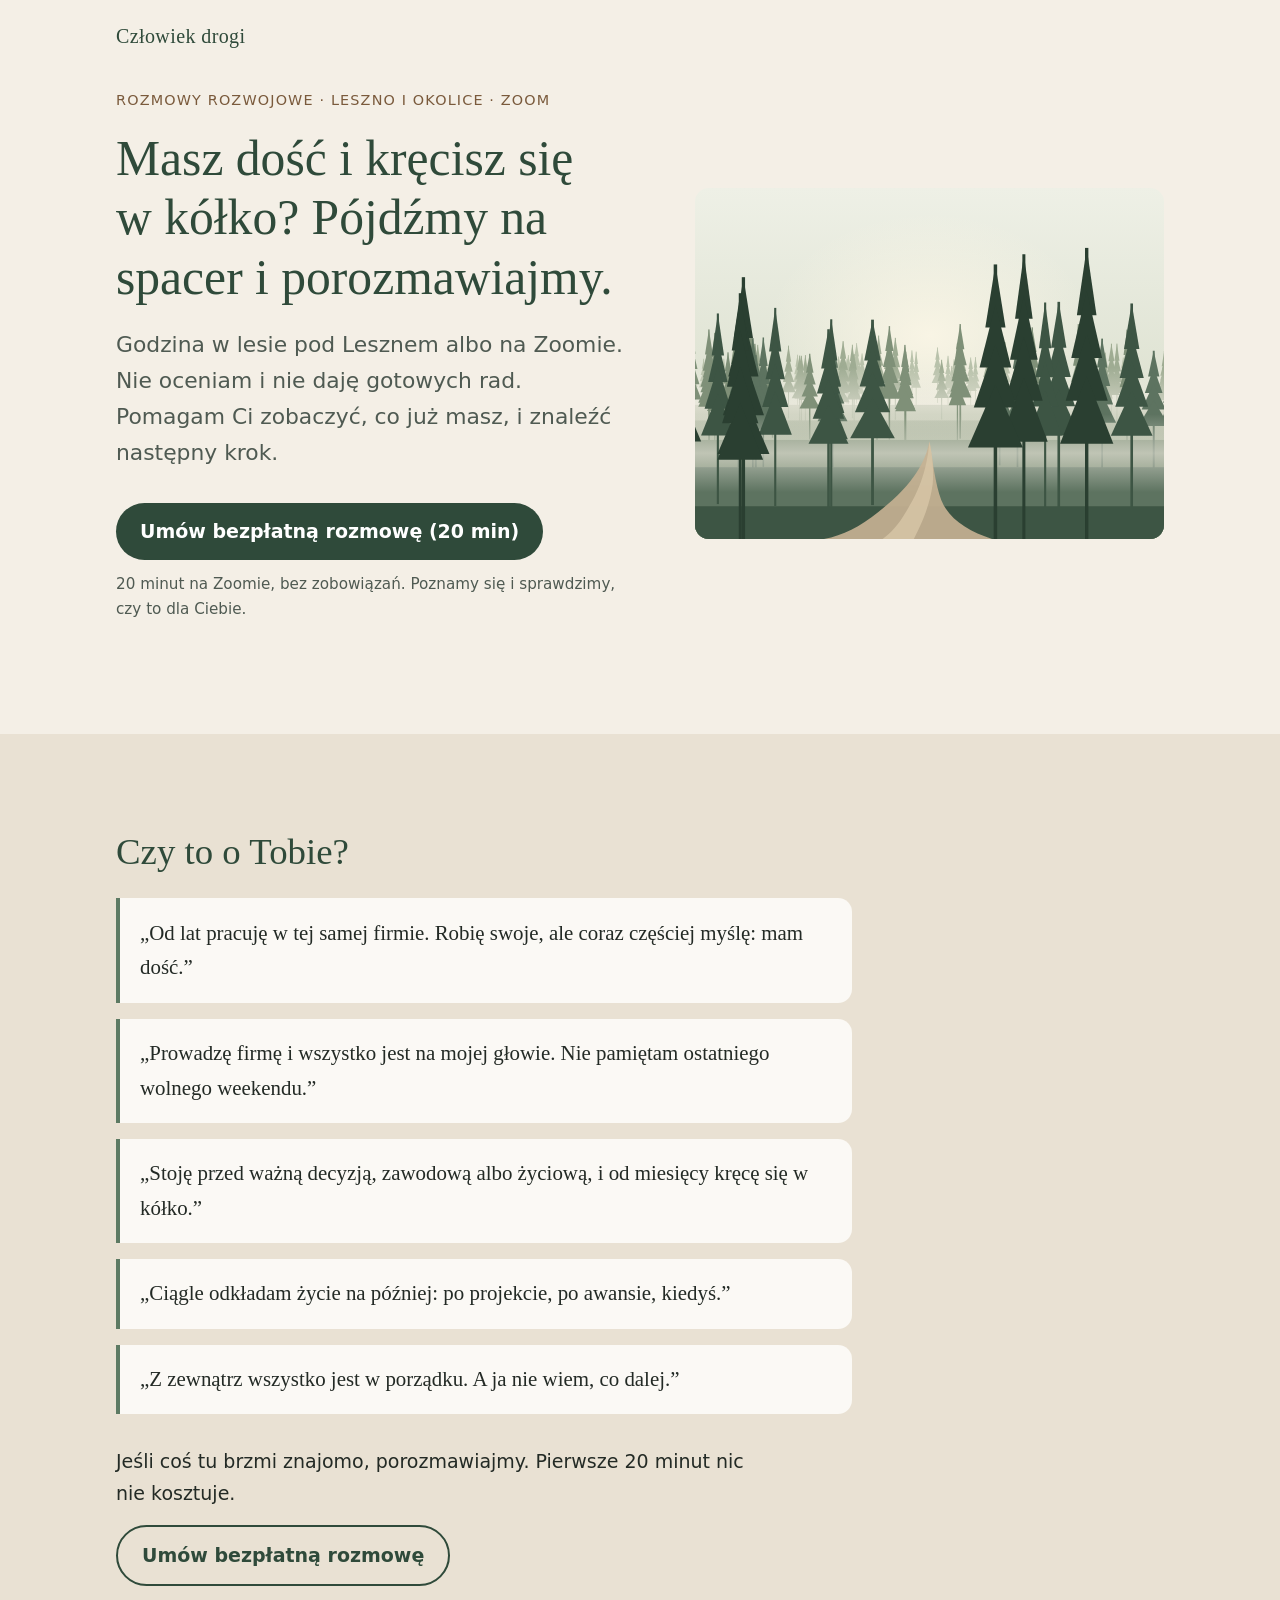
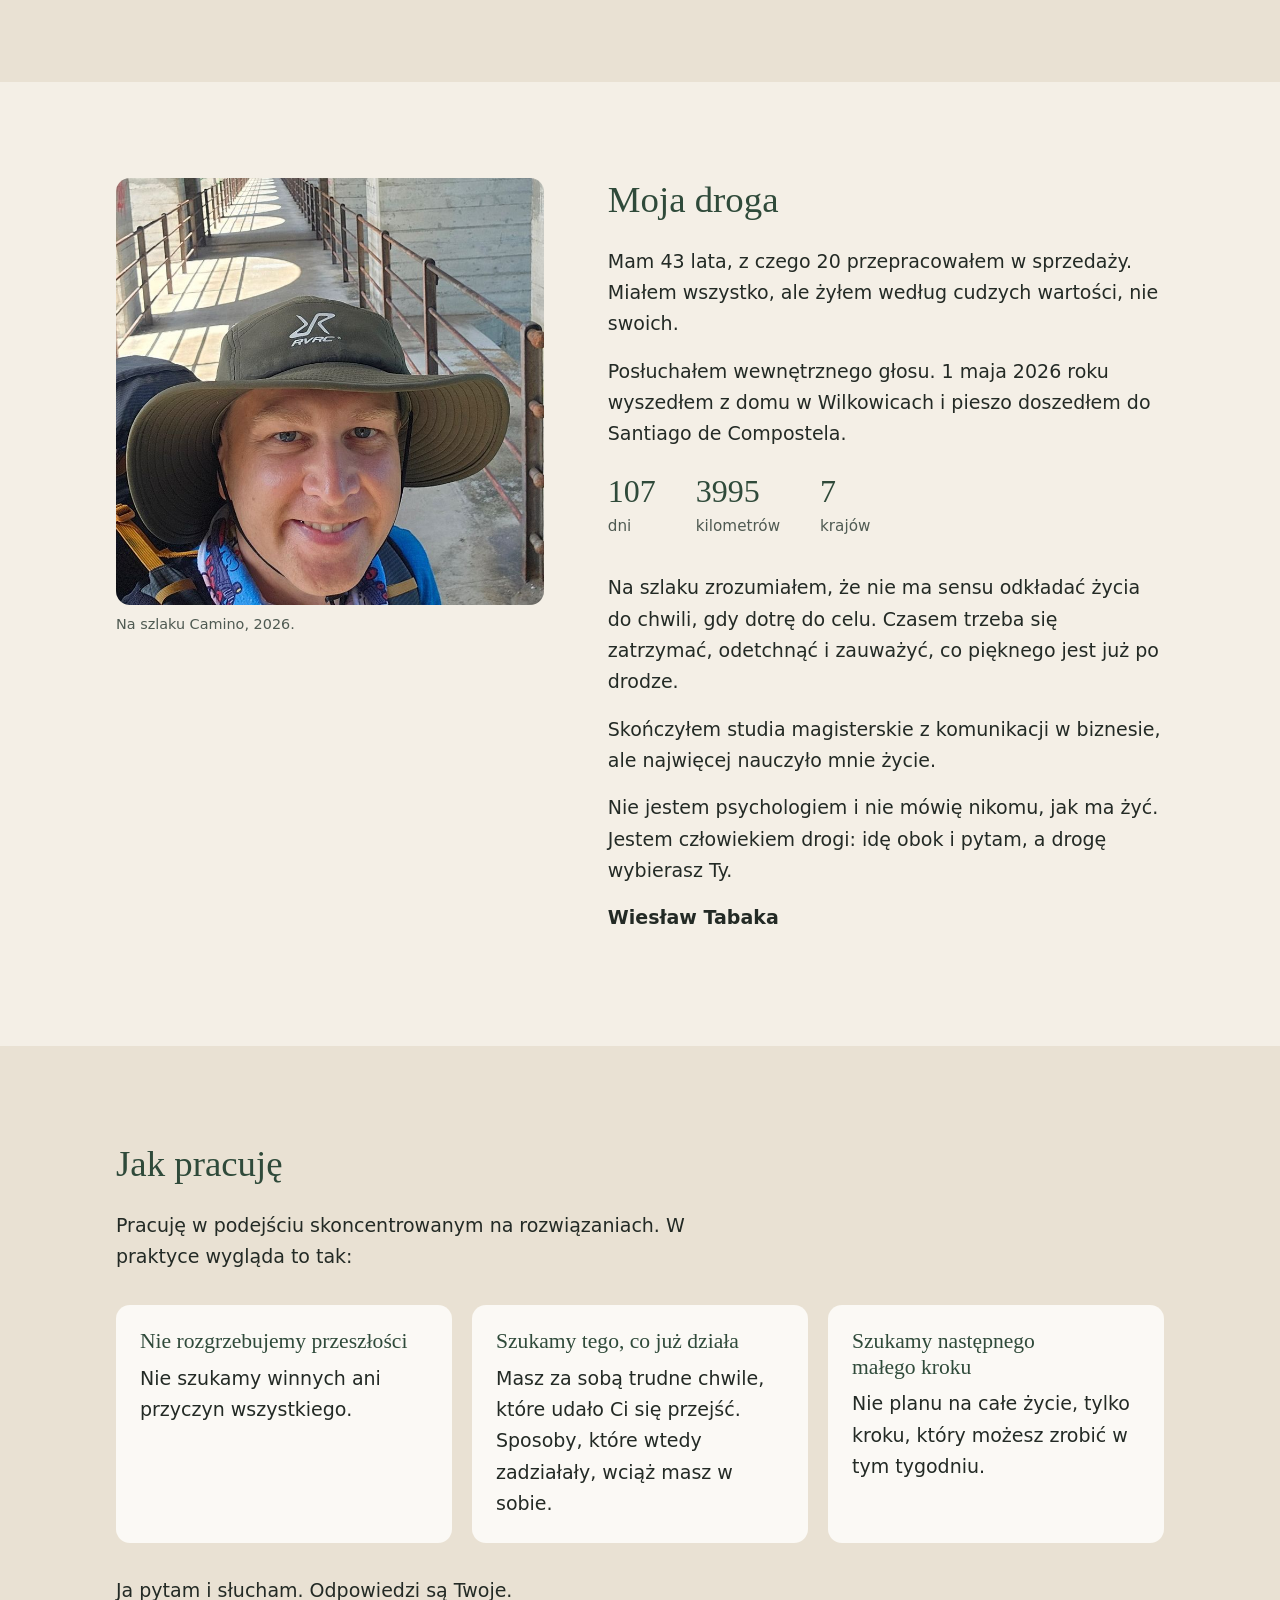
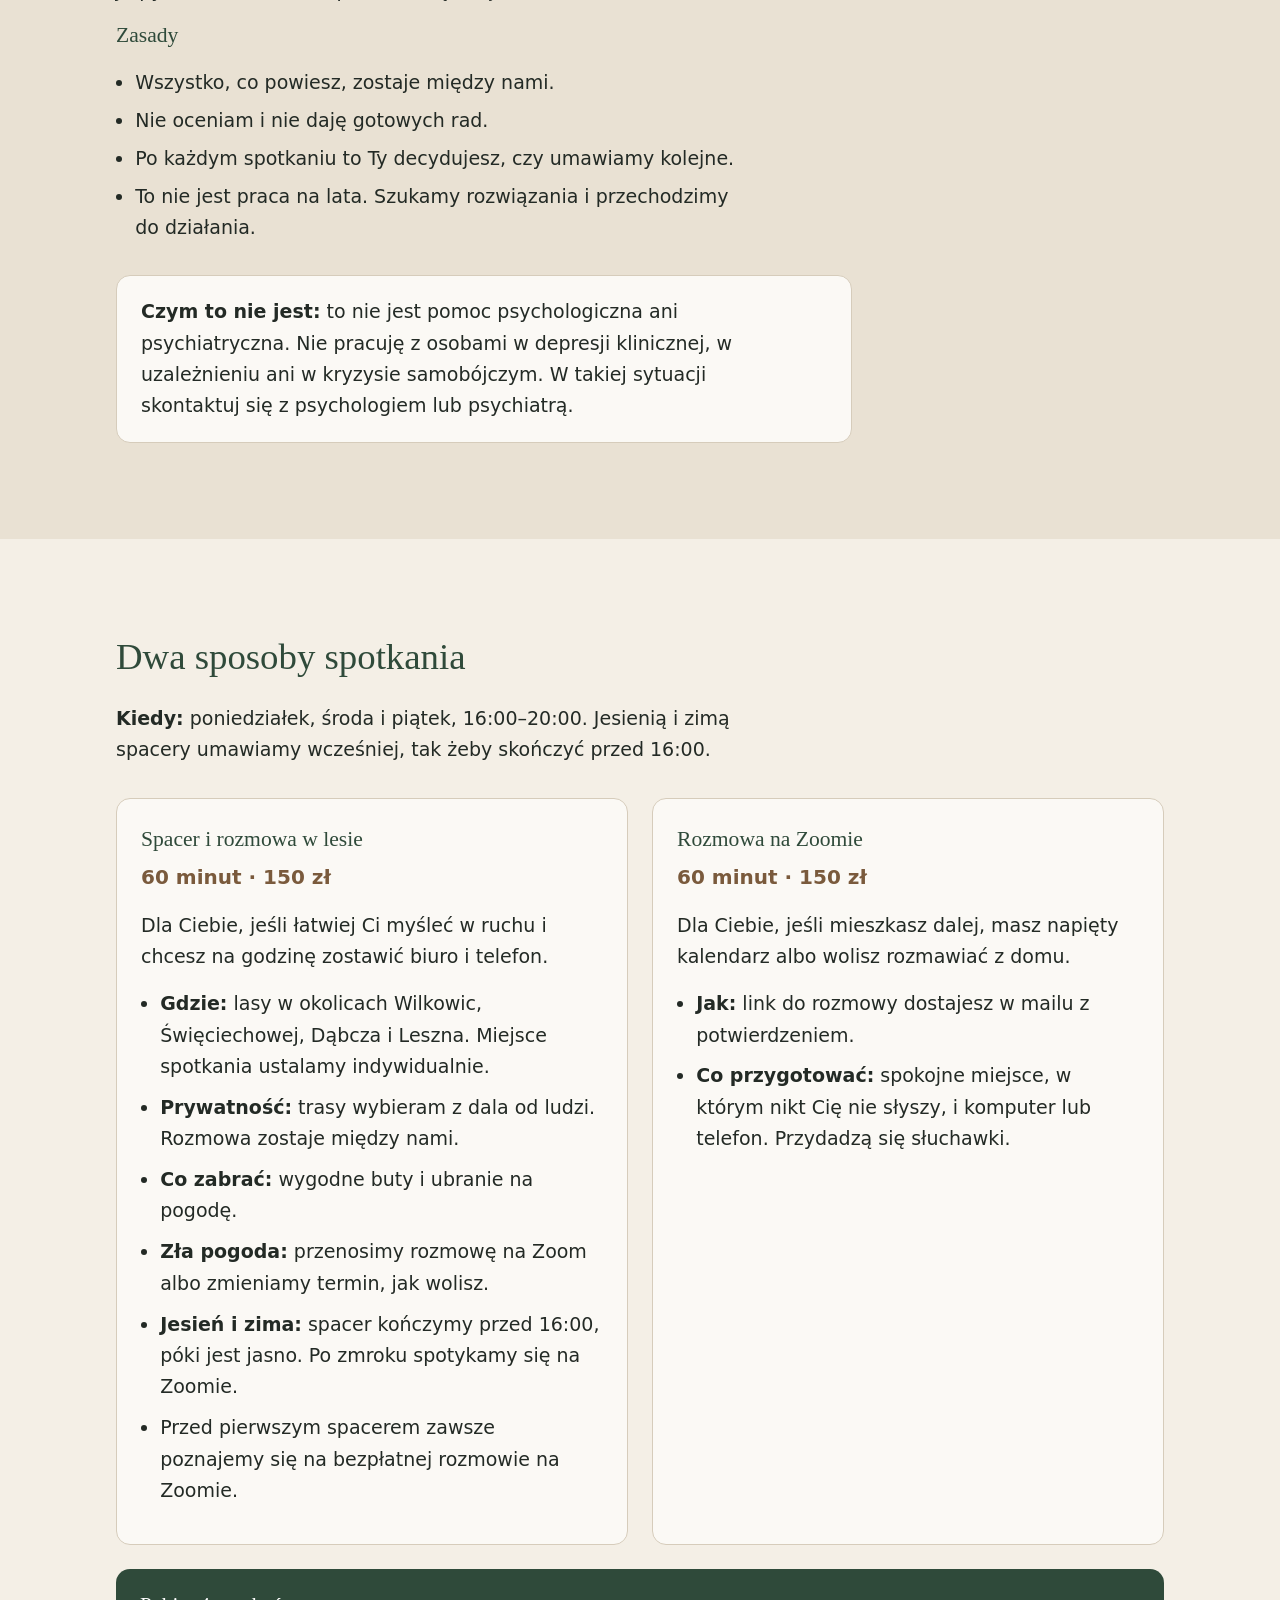
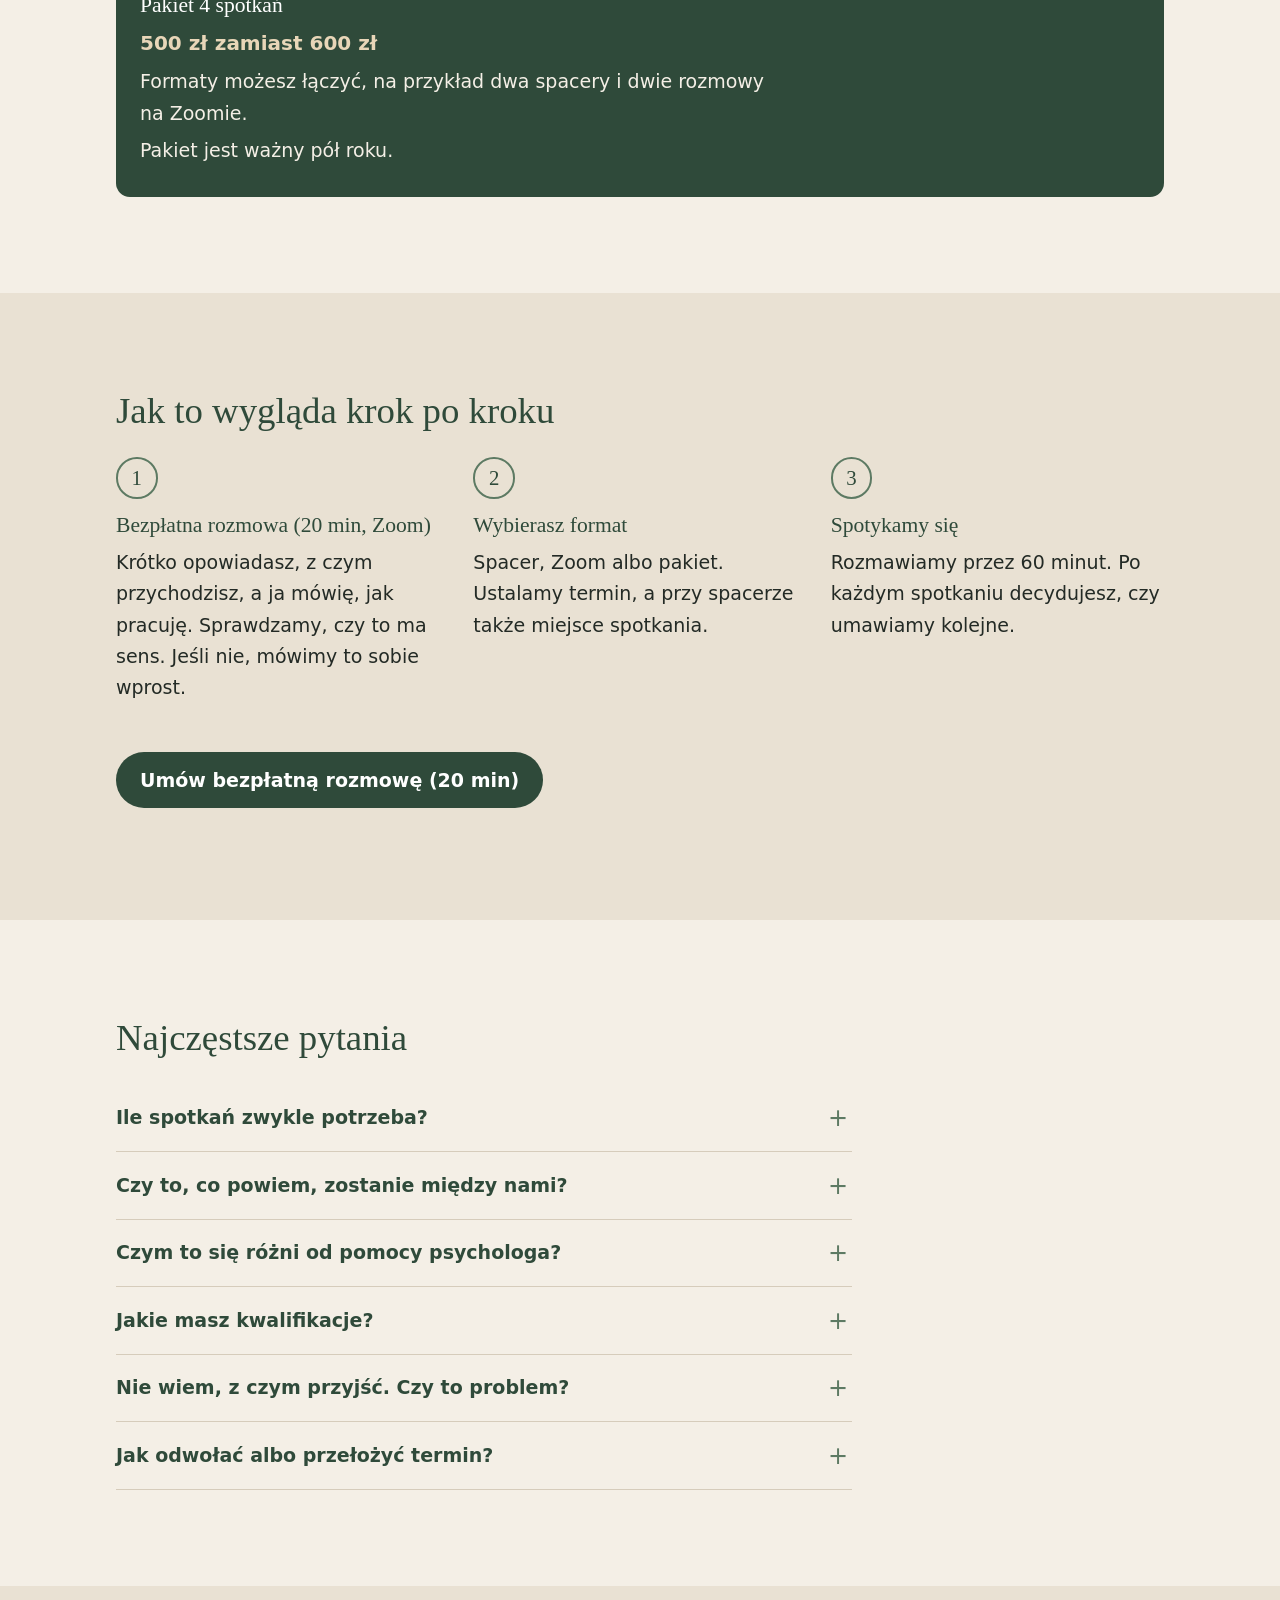
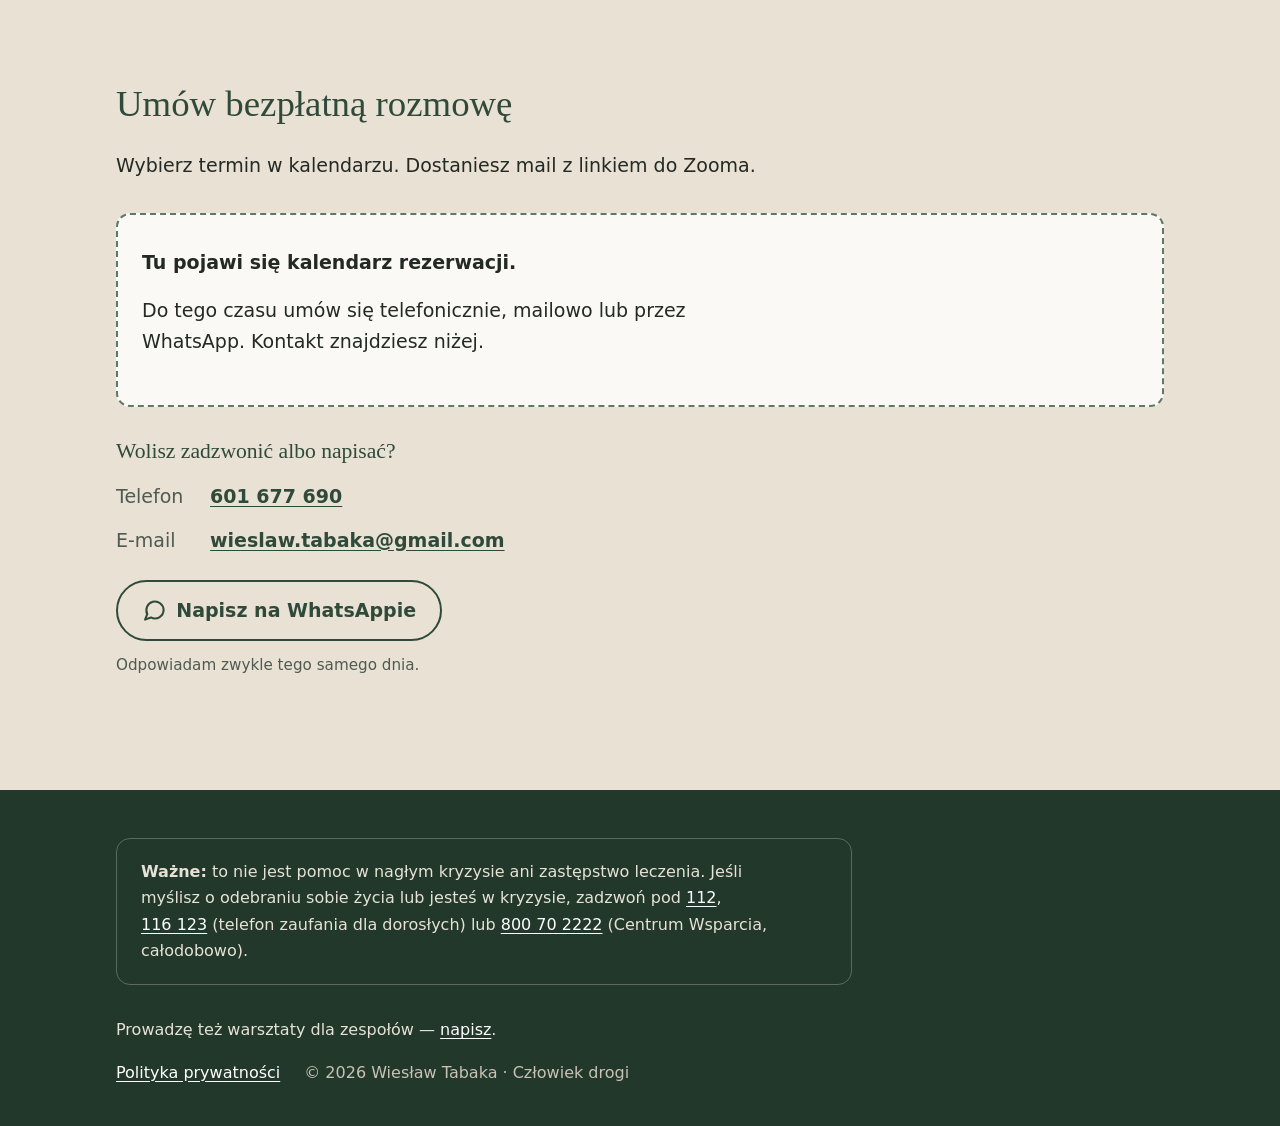
==== index.html @ 60c6de81 "Strona Człowiek drogi – pierwsza wersja Co-Authored-By: Claude Opus 5.5 <noreply@anthropic.com> Clau" ====
<!doctype html>
<html lang="pl">
<head>
  <meta charset="utf-8">
  <meta name="viewport" content="width=device-width, initial-scale=1">

  <!-- =====================================================
       SEO: TYTUŁ I OPIS (widać w Google i przy udostępnianiu)
       ===================================================== -->
  <title>Człowiek drogi – spacer i rozmowa w lesie, Leszno · rozmowy na Zoomie</title>
  <meta name="description" content="Spacer i rozmowa w lesie pod Lesznem (Wilkowice, Święciechowa, Dąbcz) albo rozmowa na Zoomie. 60 minut, 150 zł. Pierwsza rozmowa, 20 minut, jest bezpłatna.">
  <link rel="canonical" href="https://czlowiekdrogi.pl/">
  <meta name="theme-color" content="#2f4a3a">

  <!-- Podgląd linku (Facebook, WhatsApp, LinkedIn).
       Obraz: img/podglad-linku.jpg, 1200 × 630 px (tymczasowy: Twoje zdjęcie z Camino; możesz go podmienić na zdjęcie lasu) -->
  <meta property="og:type" content="website">
  <meta property="og:locale" content="pl_PL">
  <meta property="og:url" content="https://czlowiekdrogi.pl/">
  <meta property="og:site_name" content="Człowiek drogi">
  <meta property="og:title" content="Człowiek drogi – spacer i rozmowa w lesie pod Lesznem">
  <meta property="og:description" content="Masz dość i kręcisz się w kółko? Godzina rozmowy w lesie albo na Zoomie. Pierwsze 20 minut bezpłatnie.">
  <meta property="og:image" content="https://czlowiekdrogi.pl/img/podglad-linku.jpg">
  <meta name="twitter:card" content="summary_large_image">

  <link rel="icon" href="data:image/svg+xml,%3Csvg xmlns='http://www.w3.org/2000/svg' viewBox='0 0 32 32'%3E%3Crect width='32' height='32' rx='7' fill='%232f4a3a'/%3E%3Cpath d='M9 25c3-6 4-12 7-18 3 6 4 12 7 18' fill='none' stroke='%23f4efe6' stroke-width='2.5' stroke-linecap='round'/%3E%3C/svg%3E">
  <link rel="stylesheet" href="style.css">

  <!-- Dane dla Google (schema.org). Jeśli zmienisz telefon, e-mail lub ceny, zmień je też tutaj. -->
  <script type="application/ld+json">
  {
    "@context": "https://schema.org",
    "@type": "ProfessionalService",
    "name": "Człowiek drogi – Wiesław Tabaka",
    "description": "Rozmowy rozwojowe w podejściu skoncentrowanym na rozwiązaniach: spacer i rozmowa w lesie w okolicach Leszna albo rozmowa na Zoomie.",
    "url": "https://czlowiekdrogi.pl/",
    "image": "https://czlowiekdrogi.pl/img/camino-wieslaw.jpg",
    "telephone": "+48601677690",
    "email": "wieslaw.tabaka@gmail.com",
    "priceRange": "150–500 zł",
    "address": {
      "@type": "PostalAddress",
      "addressLocality": "Wilkowice",
      "postalCode": "64-115",
      "addressRegion": "wielkopolskie",
      "addressCountry": "PL"
    },
    "areaServed": ["Leszno", "Wilkowice", "Święciechowa", "Dąbcz", "Polska (online)"],
    "openingHoursSpecification": [{
      "@type": "OpeningHoursSpecification",
      "dayOfWeek": ["Monday", "Wednesday", "Friday"],
      "opens": "16:00",
      "closes": "20:00"
    }],
    "founder": { "@type": "Person", "name": "Wiesław Tabaka" },
    "makesOffer": [
      { "@type": "Offer", "name": "Bezpłatna rozmowa zapoznawcza – 20 min (Zoom)", "price": "0", "priceCurrency": "PLN" },
      { "@type": "Offer", "name": "Spacer i rozmowa w lesie – 60 min", "price": "150", "priceCurrency": "PLN" },
      { "@type": "Offer", "name": "Rozmowa na Zoomie – 60 min", "price": "150", "priceCurrency": "PLN" },
      { "@type": "Offer", "name": "Pakiet 4 spotkań", "price": "500", "priceCurrency": "PLN" }
    ]
  }
  </script>
</head>
<body>
<a class="skip" href="#tresc">Przejdź do treści</a>

<header class="gora">
  <div class="wrap">
    <a class="logo" href="index.html">Człowiek drogi</a>
  </div>
</header>

<main id="tresc">

  <!-- =====================================================
       1. NAGŁÓWEK (HERO)
       ===================================================== -->
  <section class="hero" aria-labelledby="h-hero">
    <div class="wrap">
      <div>
        <p class="etykieta">Rozmowy rozwojowe · Leszno i&nbsp;okolice · Zoom</p>
        <h1 id="h-hero">Masz dość i kręcisz się w kółko? Pójdźmy na spacer i porozmawiajmy.</h1>
        <p class="podtytul">Godzina w lesie pod Lesznem albo na Zoomie. Nie oceniam i nie daję gotowych rad. Pomagam Ci zobaczyć, co już masz, i znaleźć następny krok.</p>
        <div class="cta">
          <a class="btn" href="#umow">Umów bezpłatną rozmowę (20&nbsp;min)</a>
          <p class="cta-pod">20 minut na Zoomie, bez zobowiązań. Poznamy się i sprawdzimy, czy to dla Ciebie.</p>
        </div>
      </div>

      <!-- OBRAZ W NAGŁÓWKU: na razie ilustracja (img/las.svg).
           Gdy zrobisz własne zdjęcie lasu: wgraj je do img/ jako las.jpg
           i w linii niżej zmień src="img/las.svg" na src="img/las.jpg",
           a alt na np. "Leśna ścieżka w okolicach Wilkowic pod Lesznem". -->
      <img class="foto" src="img/las.svg" width="1200" height="900"
           alt="Ilustracja: leśna droga wśród sosen w porannej mgle">
    </div>
  </section>

  <!-- =====================================================
       2. CZY TO O TOBIE?
       ===================================================== -->
  <section class="tlo-ciemne" aria-labelledby="h-ty">
    <div class="wrap">
      <h2 id="h-ty">Czy to o Tobie?</h2>
      <ul class="cytaty">
        <li>„Od lat pracuję w tej samej firmie. Robię swoje, ale coraz częściej myślę: mam dość.”</li>
        <li>„Prowadzę firmę i wszystko jest na mojej głowie. Nie pamiętam ostatniego wolnego weekendu.”</li>
        <li>„Stoję przed ważną decyzją, zawodową albo życiową, i od miesięcy kręcę się w kółko.”</li>
        <li>„Ciągle odkładam życie na później: po projekcie, po awansie, kiedyś.”</li>
        <li>„Z zewnątrz wszystko jest w porządku. A ja nie wiem, co dalej.”</li>
      </ul>
      <p class="cta">Jeśli coś tu brzmi znajomo, porozmawiajmy. Pierwsze 20 minut nic nie kosztuje.</p>
      <a class="btn btn-jasny" href="#umow">Umów bezpłatną rozmowę</a>
    </div>
  </section>

  <!-- =====================================================
       3. MOJA DROGA (maks. 120 słów)
       ===================================================== -->
  <section aria-labelledby="h-droga">
    <div class="wrap droga">
      <figure style="margin:0">
        <img class="foto" src="img/camino-wieslaw.jpg" width="800" height="800" loading="lazy"
             alt="Wiesław Tabaka w kapeluszu i z plecakiem na szlaku Camino, pod betonowymi arkadami mostu">
        <figcaption class="podpis-foto">Na szlaku Camino, 2026.</figcaption>
      </figure>
      <div>
        <h2 id="h-droga">Moja droga</h2>
        <p>Mam 43 lata, z czego 20 przepracowałem w sprzedaży. Miałem wszystko, ale żyłem według cudzych wartości, nie swoich.</p>
        <p>Posłuchałem wewnętrznego głosu. 1 maja 2026 roku wyszedłem z domu w Wilkowicach i pieszo doszedłem do Santiago de Compostela.</p>
        <ul class="liczby">
          <li><strong>107</strong><span>dni</span></li>
          <li><strong>3995</strong><span>kilometrów</span></li>
          <li><strong>7</strong><span>krajów</span></li>
        </ul>
        <p>Na szlaku zrozumiałem, że nie ma sensu odkładać życia do chwili, gdy dotrę do celu. Czasem trzeba się zatrzymać, odetchnąć i zauważyć, co pięknego jest już po drodze.</p>
        <p>Skończyłem studia magisterskie z komunikacji w biznesie, ale najwięcej nauczyło mnie życie.</p>
        <p>Nie jestem psychologiem i nie mówię nikomu, jak ma żyć. Jestem człowiekiem drogi: idę obok i pytam, a drogę wybierasz Ty.</p>
        <p><strong>Wiesław Tabaka</strong></p>
      </div>
    </div>
  </section>

  <!-- =====================================================
       4. JAK PRACUJĘ
       ===================================================== -->
  <section class="tlo-ciemne" aria-labelledby="h-praca">
    <div class="wrap">
      <h2 id="h-praca">Jak pracuję</h2>
      <p>Pracuję w podejściu skoncentrowanym na rozwiązaniach. W praktyce wygląda to tak:</p>
      <div class="trzy">
        <div>
          <h3>Nie rozgrzebujemy przeszłości</h3>
          <p>Nie szukamy winnych ani przyczyn wszystkiego.</p>
        </div>
        <div>
          <h3>Szukamy tego, co już działa</h3>
          <p>Masz za sobą trudne chwile, które udało Ci się przejść. Sposoby, które wtedy zadziałały, wciąż masz w sobie.</p>
        </div>
        <div>
          <h3>Szukamy następnego małego kroku</h3>
          <p>Nie planu na całe życie, tylko kroku, który możesz zrobić w tym tygodniu.</p>
        </div>
      </div>
      <p>Ja pytam i słucham. Odpowiedzi są Twoje.</p>

      <h3>Zasady</h3>
      <ul class="zasady">
        <li>Wszystko, co powiesz, zostaje między nami.</li>
        <li>Nie oceniam i nie daję gotowych rad.</li>
        <li>Po każdym spotkaniu to Ty decydujesz, czy umawiamy kolejne.</li>
        <li>To nie jest praca na lata. Szukamy rozwiązania i przechodzimy do działania.</li>
      </ul>

      <div class="ramka">
        <p><strong>Czym to nie jest:</strong> to nie jest pomoc psychologiczna ani psychiatryczna. Nie pracuję z osobami w depresji klinicznej, w uzależnieniu ani w kryzysie samobójczym. W takiej sytuacji skontaktuj się z psychologiem lub psychiatrą.</p>
      </div>
    </div>
  </section>

  <!-- =====================================================
       5. DWA SPOSOBY SPOTKANIA — ceny i godziny
       ===================================================== -->
  <section aria-labelledby="h-formaty">
    <div class="wrap">
      <h2 id="h-formaty">Dwa sposoby spotkania</h2>
      <p class="kiedy"><strong>Kiedy:</strong> poniedziałek, środa i piątek, 16:00–20:00. Jesienią i zimą spacery umawiamy wcześniej, tak żeby skończyć przed 16:00.</p>

      <div class="karty">
        <article class="karta" aria-labelledby="h-spacer">
          <h3 id="h-spacer">Spacer i rozmowa w lesie</h3>
          <p class="cena">60 minut · 150 zł</p>
          <p>Dla Ciebie, jeśli łatwiej Ci myśleć w ruchu i chcesz na godzinę zostawić biuro i telefon.</p>
          <ul>
            <li><strong>Gdzie:</strong> lasy w okolicach Wilkowic, Święciechowej, Dąbcza i Leszna. Miejsce spotkania ustalamy indywidualnie.</li>
            <li><strong>Prywatność:</strong> trasy wybieram z dala od ludzi. Rozmowa zostaje między nami.</li>
            <li><strong>Co zabrać:</strong> wygodne buty i ubranie na pogodę.</li>
            <li><strong>Zła pogoda:</strong> przenosimy rozmowę na Zoom albo zmieniamy termin, jak wolisz.</li>
            <li><strong>Jesień i zima:</strong> spacer kończymy przed 16:00, póki jest jasno. Po zmroku spotykamy się na Zoomie.</li>
            <li>Przed pierwszym spacerem zawsze poznajemy się na bezpłatnej rozmowie na Zoomie.</li>
          </ul>
        </article>

        <article class="karta" aria-labelledby="h-zoom">
          <h3 id="h-zoom">Rozmowa na Zoomie</h3>
          <p class="cena">60 minut · 150 zł</p>
          <p>Dla Ciebie, jeśli mieszkasz dalej, masz napięty kalendarz albo wolisz rozmawiać z domu.</p>
          <ul>
            <li><strong>Jak:</strong> link do rozmowy dostajesz w mailu z potwierdzeniem.</li>
            <li><strong>Co przygotować:</strong> spokojne miejsce, w którym nikt Cię nie słyszy, i komputer lub telefon. Przydadzą się słuchawki.</li>
          </ul>
        </article>
      </div>

      <div class="pakiet">
        <h3>Pakiet 4 spotkań</h3>
        <p class="cena">500 zł zamiast 600 zł</p>
        <p>Formaty możesz łączyć, na przykład dwa spacery i dwie rozmowy na Zoomie.</p>
        <p>Pakiet jest ważny pół roku.</p>
      </div>
    </div>
  </section>

  <!-- =====================================================
       6. KROK PO KROKU
       ===================================================== -->
  <section class="tlo-ciemne" aria-labelledby="h-kroki">
    <div class="wrap">
      <h2 id="h-kroki">Jak to wygląda krok po kroku</h2>
      <ol class="kroki">
        <li>
          <h3>Bezpłatna rozmowa (20 min, Zoom)</h3>
          <p>Krótko opowiadasz, z czym przychodzisz, a ja mówię, jak pracuję. Sprawdzamy, czy to ma sens. Jeśli nie, mówimy to sobie wprost.</p>
        </li>
        <li>
          <h3>Wybierasz format</h3>
          <p>Spacer, Zoom albo pakiet. Ustalamy termin, a przy spacerze także miejsce spotkania.</p>
        </li>
        <li>
          <h3>Spotykamy się</h3>
          <p>Rozmawiamy przez 60 minut. Po każdym spotkaniu decydujesz, czy umawiamy kolejne.</p>
        </li>
      </ol>
      <p class="cta"><a class="btn" href="#umow">Umów bezpłatną rozmowę (20&nbsp;min)</a></p>
    </div>
  </section>

  <!-- =====================================================
       7. OPINIE
       Sekcja pokaże się SAMA, gdy będą tu co najmniej 2 opinie.
       Jak dodać opinię: skopiuj cały blok <blockquote class="opinia">…</blockquote>
       z komentarza poniżej, wklej go nad linią „KONIEC OPINII” i wpisz treść.
       Pamiętaj: publikuj tylko za pisemną zgodą tej osoby.

       WZÓR:
       <blockquote class="opinia">
         <p>„Treść opinii.”</p>
         <footer>M., 47 lat, przedsiębiorca</footer>
       </blockquote>
       ===================================================== -->
  <section class="opinie" aria-labelledby="h-opinie">
    <div class="wrap">
      <h2 id="h-opinie">Co mówią osoby, z którymi rozmawiałem</h2>
      <div class="opinie-lista">
        <!-- TU WKLEJAJ OPINIE -->

        <!-- KONIEC OPINII -->
      </div>
    </div>
  </section>

  <!-- =====================================================
       8. NAJCZĘSTSZE PYTANIA
       ===================================================== -->
  <section aria-labelledby="h-faq">
    <div class="wrap">
      <h2 id="h-faq">Najczęstsze pytania</h2>
      <div class="faq">
        <details>
          <summary>Ile spotkań zwykle potrzeba?</summary>
          <p>Tyle, ile potrzebujesz. Decydujesz Ty, po każdym spotkaniu. To nie jest praca na lata: podejście skoncentrowane na rozwiązaniach jest z założenia krótkie. Szukamy rozwiązania i przechodzimy do działania.</p>
        </details>
        <details>
          <summary>Czy to, co powiem, zostanie między nami?</summary>
          <p>Tak. Nie opowiadam o naszych rozmowach nikomu. Nie nagrywam spotkań i nie robię notatek w trakcie rozmowy. Tak jest swobodniej. Na spacery wybieram trasy z dala od ludzi.</p>
        </details>
        <details>
          <summary>Czym to się różni od pomocy psychologa?</summary>
          <p>Psycholog i psychiatra stawiają diagnozy i pomagają w zaburzeniach oraz chorobach. Ja tego nie robię. Jestem rozmówcą: pomagam uporządkować myśli, zobaczyć, co już masz, i wybrać następny krok.</p>
          <p>Nie pracuję z osobami w depresji klinicznej, w uzależnieniu ani w kryzysie samobójczym. Jeśli to Twoja sytuacja, skontaktuj się z psychologiem lub psychiatrą. To dobra decyzja.</p>
        </details>
        <details>
          <summary>Jakie masz kwalifikacje?</summary>
          <p>Ukończyłem studia magisterskie z komunikacji w biznesie. Przeszedłem szkolenia z Porozumienia bez Przemocy (NVC) i z podejścia skoncentrowanego na rozwiązaniach.</p>
          <p>Dyplom i szkolenia są ważne. Ale w rozmowie o życiu najbardziej liczy się, moim zdaniem, życiowe doświadczenie. Mam 43 lata. Przez 20 lat pracowałem z ludźmi i pod presją wyników. Sam podjąłem decyzję o zmianie i przeszedłem z nią 3995 kilometrów. Z tym doświadczeniem idę obok Ciebie.</p>
        </details>
        <details>
          <summary>Nie wiem, z czym przyjść. Czy to problem?</summary>
          <p>Nie. To częste. Wystarczy „coś mi nie gra” albo „mam dość”. Od tego zaczniemy na bezpłatnej rozmowie.</p>
        </details>
        <details>
          <summary>Jak odwołać albo przełożyć termin?</summary>
          <p>Zawsze możesz, bez kosztów. Zadzwoń, napisz albo użyj linku do zmiany terminu z maila z potwierdzeniem. Jeśli możesz, daj znać dzień wcześniej.</p>
        </details>
      </div>
    </div>
  </section>

  <!-- =====================================================
       9. UMÓW ROZMOWĘ + KONTAKT
       ===================================================== -->
  <section id="umow" class="tlo-ciemne" aria-labelledby="h-umow">
    <div class="wrap">
      <h2 id="h-umow">Umów bezpłatną rozmowę</h2>
      <p>Wybierz termin w kalendarzu. Dostaniesz mail z linkiem do Zooma.</p>

      <!-- KALENDARZ CAL.COM [DO UZUPEŁNIENIA]
           Gdy założysz konto w Cal.com, zamień cały poniższy <div class="kalendarz">…</div>
           na kod „Embed → Inline” skopiowany z Cal.com (wydarzenie: Bezpłatna rozmowa zapoznawcza – 20 min).
           Instrukcję dostaniesz ode mnie krok po kroku. -->
      <div class="kalendarz">
        <p><strong>Tu pojawi się kalendarz rezerwacji.</strong></p>
        <p>Do tego czasu umów się telefonicznie, mailowo lub przez WhatsApp. Kontakt znajdziesz niżej.</p>
      </div>

      <h3>Wolisz zadzwonić albo napisać?</h3>
      <!-- KONTAKT — tu zmieniasz telefon i e-mail -->
      <ul class="kontakt">
        <li><span class="etykieta-kontakt">Telefon</span> <a href="tel:+48601677690">601 677 690</a></li>
        <li><span class="etykieta-kontakt">E-mail</span> <a href="mailto:wieslaw.tabaka@gmail.com">wieslaw.tabaka@gmail.com</a></li>
      </ul>
      <a class="btn btn-jasny btn-wa" href="https://wa.me/48601677690?text=Dzie%C5%84%20dobry%2C%20chc%C4%99%20um%C3%B3wi%C4%87%20bezp%C5%82atn%C4%85%20rozmow%C4%99." rel="noopener">
        <svg viewBox="0 0 24 24" aria-hidden="true" fill="none" stroke="currentColor" stroke-width="2" stroke-linecap="round" stroke-linejoin="round"><path d="M21 11.5a8.4 8.4 0 0 1-12.4 7.4L3 21l2.1-5.4A8.4 8.4 0 1 1 21 11.5z"/></svg>
        Napisz na WhatsAppie
      </a>
      <p class="cta-pod">Odpowiadam zwykle tego samego dnia.</p>
    </div>
  </section>

</main>

<!-- =====================================================
     10. STOPKA
     ===================================================== -->
<footer class="stopka">
  <div class="wrap">
    <div class="kryzys">
      <p><strong>Ważne:</strong> to nie jest pomoc w nagłym kryzysie ani zastępstwo leczenia. Jeśli myślisz o odebraniu sobie życia lub jesteś w kryzysie, zadzwoń pod <a href="tel:112">112</a>, <a href="tel:116123">116 123</a> (telefon zaufania dla dorosłych) lub <a href="tel:800702222">800 70 2222</a> (Centrum Wsparcia, całodobowo).</p>
    </div>
    <p>Prowadzę też warsztaty dla zespołów — <a href="mailto:wieslaw.tabaka@gmail.com?subject=Warsztaty%20dla%20zespo%C5%82u">napisz</a>.</p>
    <div class="stopka-dol">
      <a href="polityka-prywatnosci.html">Polityka prywatności</a>
      <span>© 2026 Wiesław Tabaka · Człowiek drogi</span>
    </div>
  </div>
</footer>

</body>
</html>
---- style.css ----
/* =========================================================
   CZŁOWIEK DROGI — wygląd strony
   Kolory zmieniasz w jednym miejscu: sekcja :root poniżej.
   ========================================================= */

:root {
  --las: #2f4a3a;          /* zieleń lasu — przyciski, nagłówki */
  --las-ciemny: #22382b;   /* przycisk po najechaniu */
  --mech: #5d7a63;         /* jaśniejsza zieleń — akcenty */
  --ziemia: #7a5a3c;       /* brąz ziemi — drobne akcenty */
  --len: #f4efe6;          /* len — tło strony */
  --len-ciemny: #e9e1d3;   /* tło co drugiej sekcji */
  --papier: #fbf9f5;       /* tło kart */
  --tekst: #232a25;        /* główny kolor tekstu */
  --tekst-cichy: #4f5a52;  /* tekst pomocniczy */
  --linia: #d6ccbb;

  --szer: 68rem;           /* maks. szerokość treści */
  --szer-tekst: 40rem;     /* maks. szerokość akapitu */
  --promien: 14px;
}

*,
*::before,
*::after { box-sizing: border-box; }

html { scroll-behavior: smooth; -webkit-text-size-adjust: 100%; }
@media (prefers-reduced-motion: reduce) { html { scroll-behavior: auto; } }

body {
  margin: 0;
  background: var(--len);
  color: var(--tekst);
  font-family: system-ui, -apple-system, "Segoe UI", Roboto, "Helvetica Neue", Arial, sans-serif;
  font-size: 1.125rem;      /* 18 px */
  line-height: 1.65;
}
@media (min-width: 48rem) { body { font-size: 1.1875rem; } } /* 19 px */

h1, h2, h3 {
  font-family: Georgia, "Times New Roman", serif;
  font-weight: 400;
  line-height: 1.2;
  color: var(--las);
  text-wrap: balance;
}
h1 { font-size: clamp(2rem, 6vw, 3.1rem); margin: 0 0 1.25rem; }
h2 { font-size: clamp(1.65rem, 4.5vw, 2.3rem); margin: 0 0 1.5rem; }
h3 { font-size: 1.35rem; margin: 0 0 .5rem; }
p  { margin: 0 0 1rem; max-width: var(--szer-tekst); }

a { color: var(--las); text-underline-offset: .18em; }
a:hover { color: var(--las-ciemny); }

:focus-visible { outline: 3px solid var(--ziemia); outline-offset: 3px; border-radius: 4px; }

img { max-width: 100%; height: auto; display: block; }

/* Link „przejdź do treści” dla klawiatury */
.skip {
  position: absolute; left: -999px; top: 0;
  background: var(--las); color: #fff; padding: .75rem 1rem; z-index: 10;
}
.skip:focus { left: 1rem; top: 1rem; }

/* ---------- Układ sekcji ---------- */
.wrap { max-width: var(--szer); margin: 0 auto; padding: 0 1.25rem; }
section { padding: 4rem 0; }
@media (min-width: 48rem) { section { padding: 6rem 0; } }
.tlo-ciemne { background: var(--len-ciemny); }

/* ---------- Przyciski ---------- */
.btn {
  display: inline-block;
  background: var(--las);
  color: #fff;
  text-decoration: none;
  font-weight: 600;
  padding: 1rem 1.5rem;
  border-radius: 999px;
  min-height: 48px;
  line-height: 1.3;
  text-align: center;
  transition: background .2s;
}
.btn:hover { background: var(--las-ciemny); color: #fff; }
.btn-jasny {
  background: transparent; color: var(--las);
  border: 2px solid var(--las);
}
.btn-jasny:hover { background: var(--las); color: #fff; }
.cta { margin-top: 2rem; }
.cta-pod { font-size: .95rem; color: var(--tekst-cichy); margin-top: .75rem; }

/* ---------- Nagłówek strony (logo) ---------- */
.gora { padding: 1.25rem 0; }
.logo {
  font-family: Georgia, serif; font-size: 1.25rem;
  color: var(--las); text-decoration: none; letter-spacing: .02em;
}

/* ---------- 1. Hero ---------- */
.hero { padding-top: 1rem; }
.hero .wrap { display: grid; gap: 2.5rem; align-items: center; }
@media (min-width: 56rem) { .hero .wrap { grid-template-columns: 1.1fr 1fr; gap: 4rem; } }
.etykieta {
  font-size: .9rem; letter-spacing: .08em; text-transform: uppercase;
  color: var(--ziemia); margin-bottom: 1rem;
}
.podtytul { font-size: 1.15em; color: var(--tekst-cichy); }

/* ---------- Miejsca na zdjęcia (do czasu wstawienia prawdziwych) ---------- */
.foto-zastepcze {
  aspect-ratio: 4 / 3;
  border-radius: var(--promien);
  background:
    linear-gradient(160deg, rgba(47,74,58,.10), rgba(47,74,58,.35)),
    repeating-linear-gradient(95deg, #c9c2ae 0 2px, transparent 2px 38px),
    #d8d2c0;
  display: flex; align-items: flex-end;
  padding: 1.25rem;
  color: var(--las-ciemny);
  font-size: .95rem;
  line-height: 1.45;
}
.foto-zastepcze span { background: rgba(251,249,245,.88); padding: .6rem .8rem; border-radius: 8px; }
.foto { border-radius: var(--promien); object-fit: cover; width: 100%; }

/* ---------- 2. Czy to o Tobie ---------- */
.cytaty { list-style: none; padding: 0; margin: 0; display: grid; gap: 1rem; max-width: 46rem; }
.cytaty li {
  background: var(--papier);
  border-left: 4px solid var(--mech);
  padding: 1.1rem 1.25rem;
  border-radius: 0 var(--promien) var(--promien) 0;
  font-family: Georgia, serif; font-size: 1.1em;
}

/* ---------- 3. Moja droga ---------- */
.droga { display: grid; gap: 2.5rem; align-items: start; }
@media (min-width: 56rem) { .droga { grid-template-columns: 1fr 1.3fr; gap: 4rem; } }
.liczby { display: flex; flex-wrap: wrap; gap: 1.5rem 2.5rem; margin: 1.5rem 0 2rem; padding: 0; list-style: none; }
.liczby strong { display: block; font-family: Georgia, serif; font-size: 2rem; color: var(--las); font-weight: 400; line-height: 1.1; }
.liczby span { font-size: .95rem; color: var(--tekst-cichy); }
.podpis-foto { font-size: .9rem; color: var(--tekst-cichy); margin-top: .5rem; }

/* ---------- 4. Jak pracuję ---------- */
.trzy { display: grid; gap: 1.25rem; margin: 2rem 0; }
@media (min-width: 48rem) { .trzy { grid-template-columns: repeat(3, 1fr); } }
.trzy div { background: var(--papier); border-radius: var(--promien); padding: 1.5rem; }
.trzy p { margin: 0; }
.zasady { padding-left: 1.2rem; max-width: var(--szer-tekst); }
.zasady li { margin-bottom: .4rem; }
.ramka {
  border: 1px solid var(--linia); border-radius: var(--promien);
  padding: 1.25rem 1.5rem; max-width: 46rem; margin-top: 2rem;
  background: var(--papier);
}
.ramka p:last-child { margin-bottom: 0; }

/* ---------- 5. Karty ---------- */
.kiedy { margin-bottom: 2rem; }
.karty { display: grid; gap: 1.5rem; }
@media (min-width: 56rem) { .karty { grid-template-columns: 1fr 1fr; } }
.karta {
  background: var(--papier); border-radius: var(--promien);
  padding: 1.75rem 1.5rem; border: 1px solid var(--linia);
}
.cena { font-size: 1.25rem; font-weight: 600; color: var(--ziemia); margin: 0 0 1rem; }
.karta ul { padding-left: 1.2rem; margin: 1rem 0 0; }
.karta li { margin-bottom: .6rem; }
.pakiet {
  margin-top: 1.5rem; padding: 1.5rem; border-radius: var(--promien);
  background: var(--las); color: #f4efe6;
}
.pakiet h3 { color: #fff; }
.pakiet p { margin-bottom: .4rem; }
.pakiet .cena { color: #e8d6b8; }

/* ---------- 6. Kroki ---------- */
.kroki { list-style: none; padding: 0; margin: 0; display: grid; gap: 1.5rem; counter-reset: krok; }
@media (min-width: 56rem) { .kroki { grid-template-columns: repeat(3, 1fr); } }
.kroki li { counter-increment: krok; position: relative; padding-top: 3.5rem; }
.kroki li::before {
  content: counter(krok);
  position: absolute; top: 0; left: 0;
  width: 2.6rem; height: 2.6rem; border-radius: 50%;
  border: 2px solid var(--mech); color: var(--las);
  font-family: Georgia, serif; font-size: 1.3rem;
  display: grid; place-items: center;
}

/* ---------- 7. Opinie ----------
   Sekcja jest ukryta, dopóki w HTML nie ma co najmniej 2 opinii.
   Działa samo — bez JavaScriptu. */
.opinie { display: none; }
.opinie:has(.opinia ~ .opinia) { display: block; }
.opinie-lista { display: grid; gap: 1.5rem; }
@media (min-width: 56rem) { .opinie-lista { grid-template-columns: repeat(2, 1fr); } }
.opinia { margin: 0; background: var(--papier); border-radius: var(--promien); padding: 1.5rem; }
.opinia p { font-family: Georgia, serif; font-size: 1.1em; }
.opinia footer { color: var(--tekst-cichy); font-size: .95rem; }

/* ---------- 8. FAQ ---------- */
.faq { max-width: 46rem; }
.faq details { border-bottom: 1px solid var(--linia); }
.faq summary {
  cursor: pointer; list-style: none;
  padding: 1.1rem 2.5rem 1.1rem 0; position: relative;
  font-weight: 600; color: var(--las);
}
.faq summary::-webkit-details-marker { display: none; }
.faq summary::after {
  content: "+"; position: absolute; right: .25rem; top: .9rem;
  font-size: 1.5rem; font-weight: 400; color: var(--mech);
}
.faq details[open] summary::after { content: "–"; }
.faq details p { padding-bottom: .5rem; }

/* ---------- 9. Umów ---------- */
.kalendarz {
  background: var(--papier); border-radius: var(--promien);
  border: 2px dashed var(--mech); padding: 2rem 1.5rem; margin: 2rem 0;
  min-height: 12rem;
}
.kalendarz-embed { min-height: 34rem; }
.kontakt { list-style: none; padding: 0; margin: 1rem 0 1.5rem; display: grid; gap: .75rem; }
.kontakt a { font-weight: 600; }
.etykieta-kontakt { display: inline-block; min-width: 5.5rem; color: var(--tekst-cichy); }
.btn-wa { display: inline-flex; align-items: center; gap: .6rem; }
.btn-wa svg { width: 1.3em; height: 1.3em; flex: none; }

/* ---------- 10. Stopka ---------- */
.stopka { background: var(--las-ciemny); color: #e7e2d7; padding: 3rem 0 2.5rem; font-size: 1rem; }
.stopka a { color: #fff; }
.kryzys {
  border: 1px solid rgba(255,255,255,.25); border-radius: var(--promien);
  padding: 1.25rem 1.5rem; margin-bottom: 2rem; max-width: 46rem;
}
.kryzys p { margin: 0; }
.kryzys a { white-space: nowrap; }
.stopka-dol { display: flex; flex-wrap: wrap; gap: .5rem 1.5rem; color: #c8c2b5; }

/* ---------- Podstrona: polityka prywatności ---------- */
.dokument { padding: 2rem 0 4rem; }
.dokument h1 { font-size: clamp(1.8rem, 5vw, 2.4rem); }
.dokument h2 { font-size: 1.4rem; margin: 2.5rem 0 .75rem; }
.dokument ul { max-width: var(--szer-tekst); padding-left: 1.2rem; }
.dokument li { margin-bottom: .5rem; }
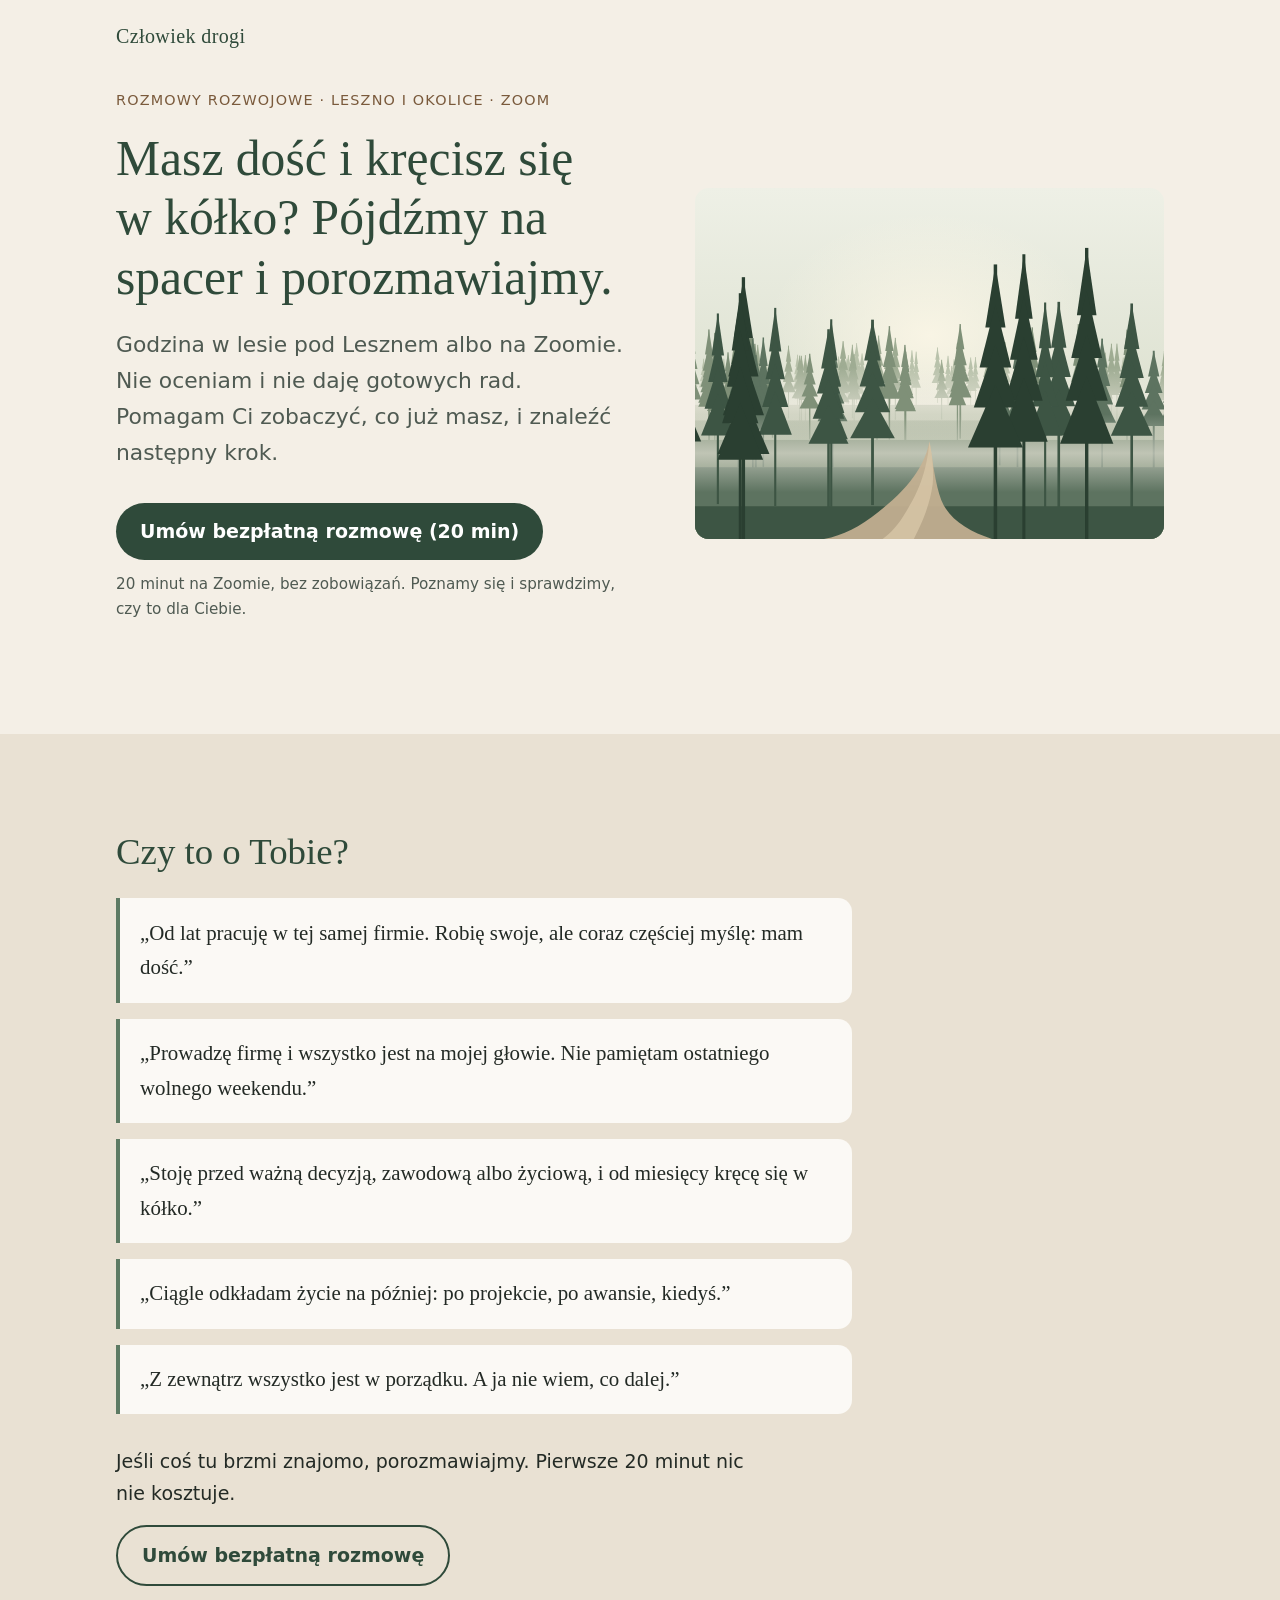
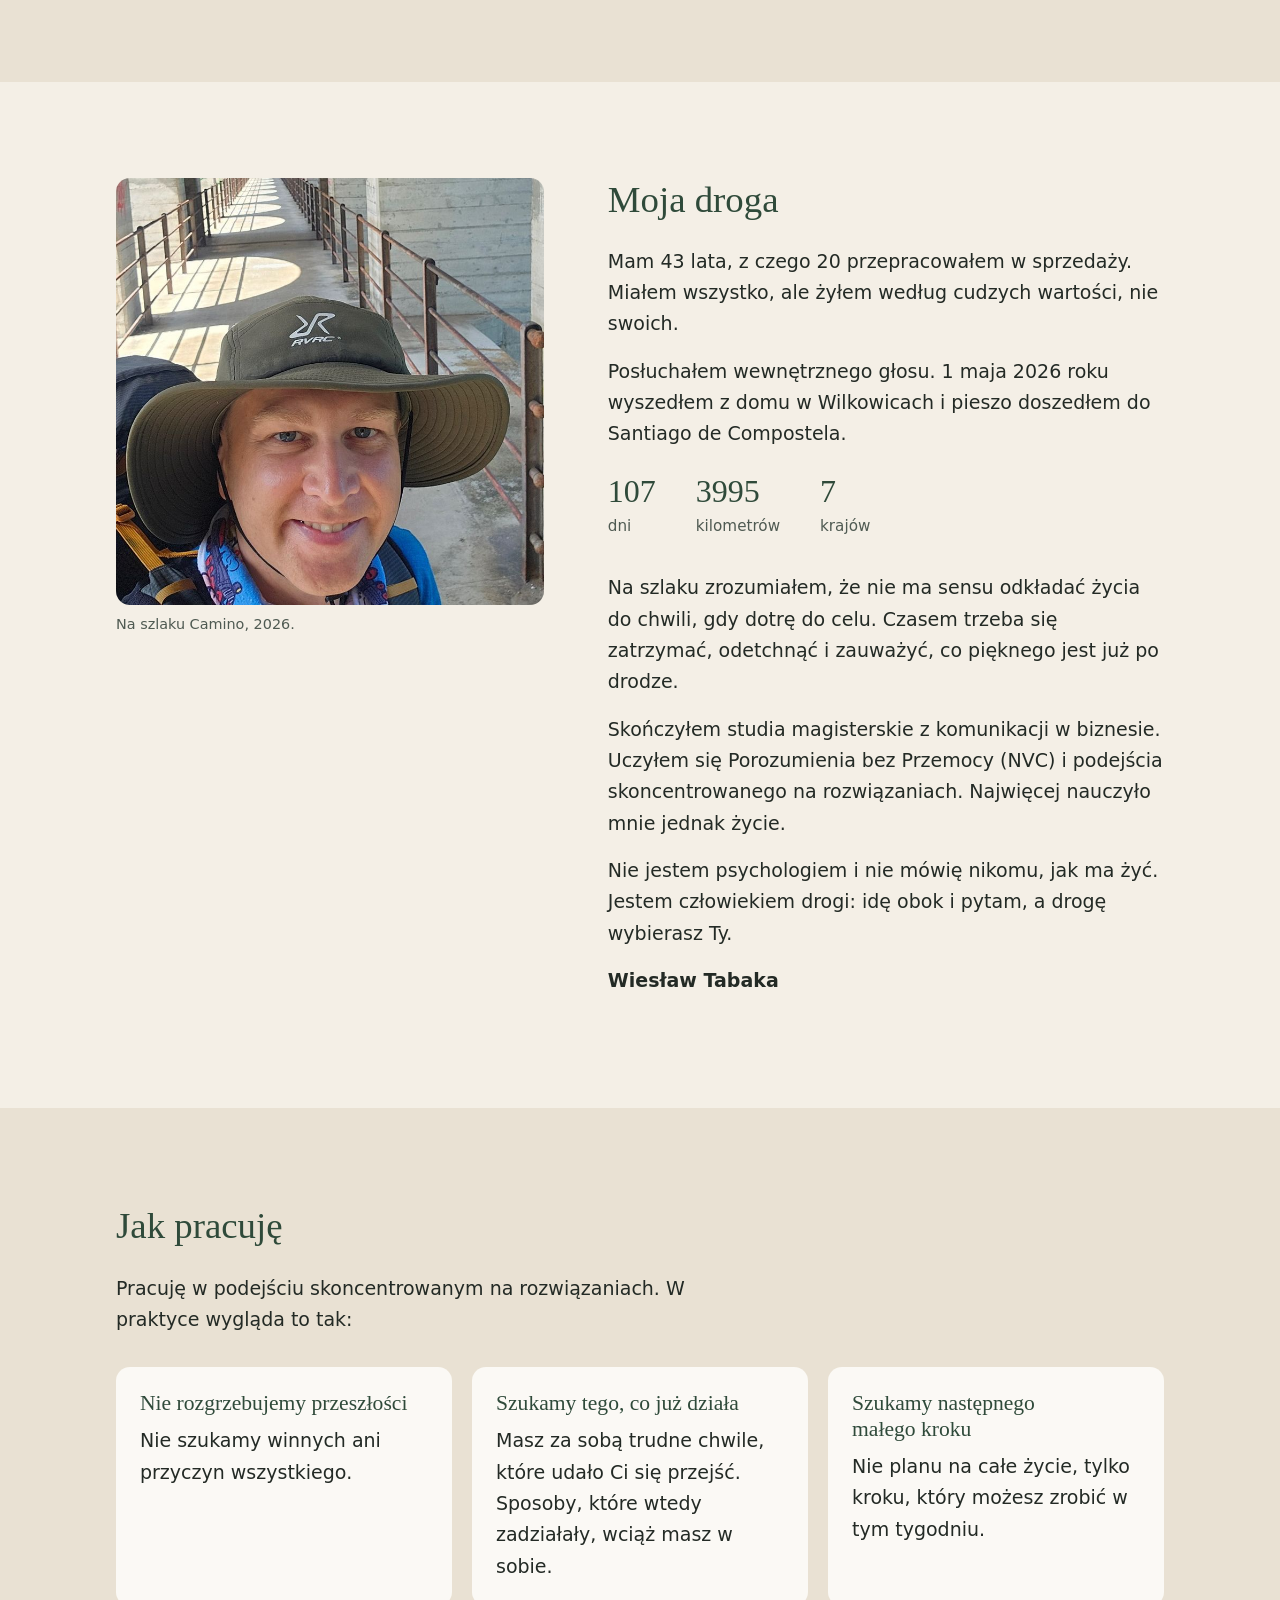
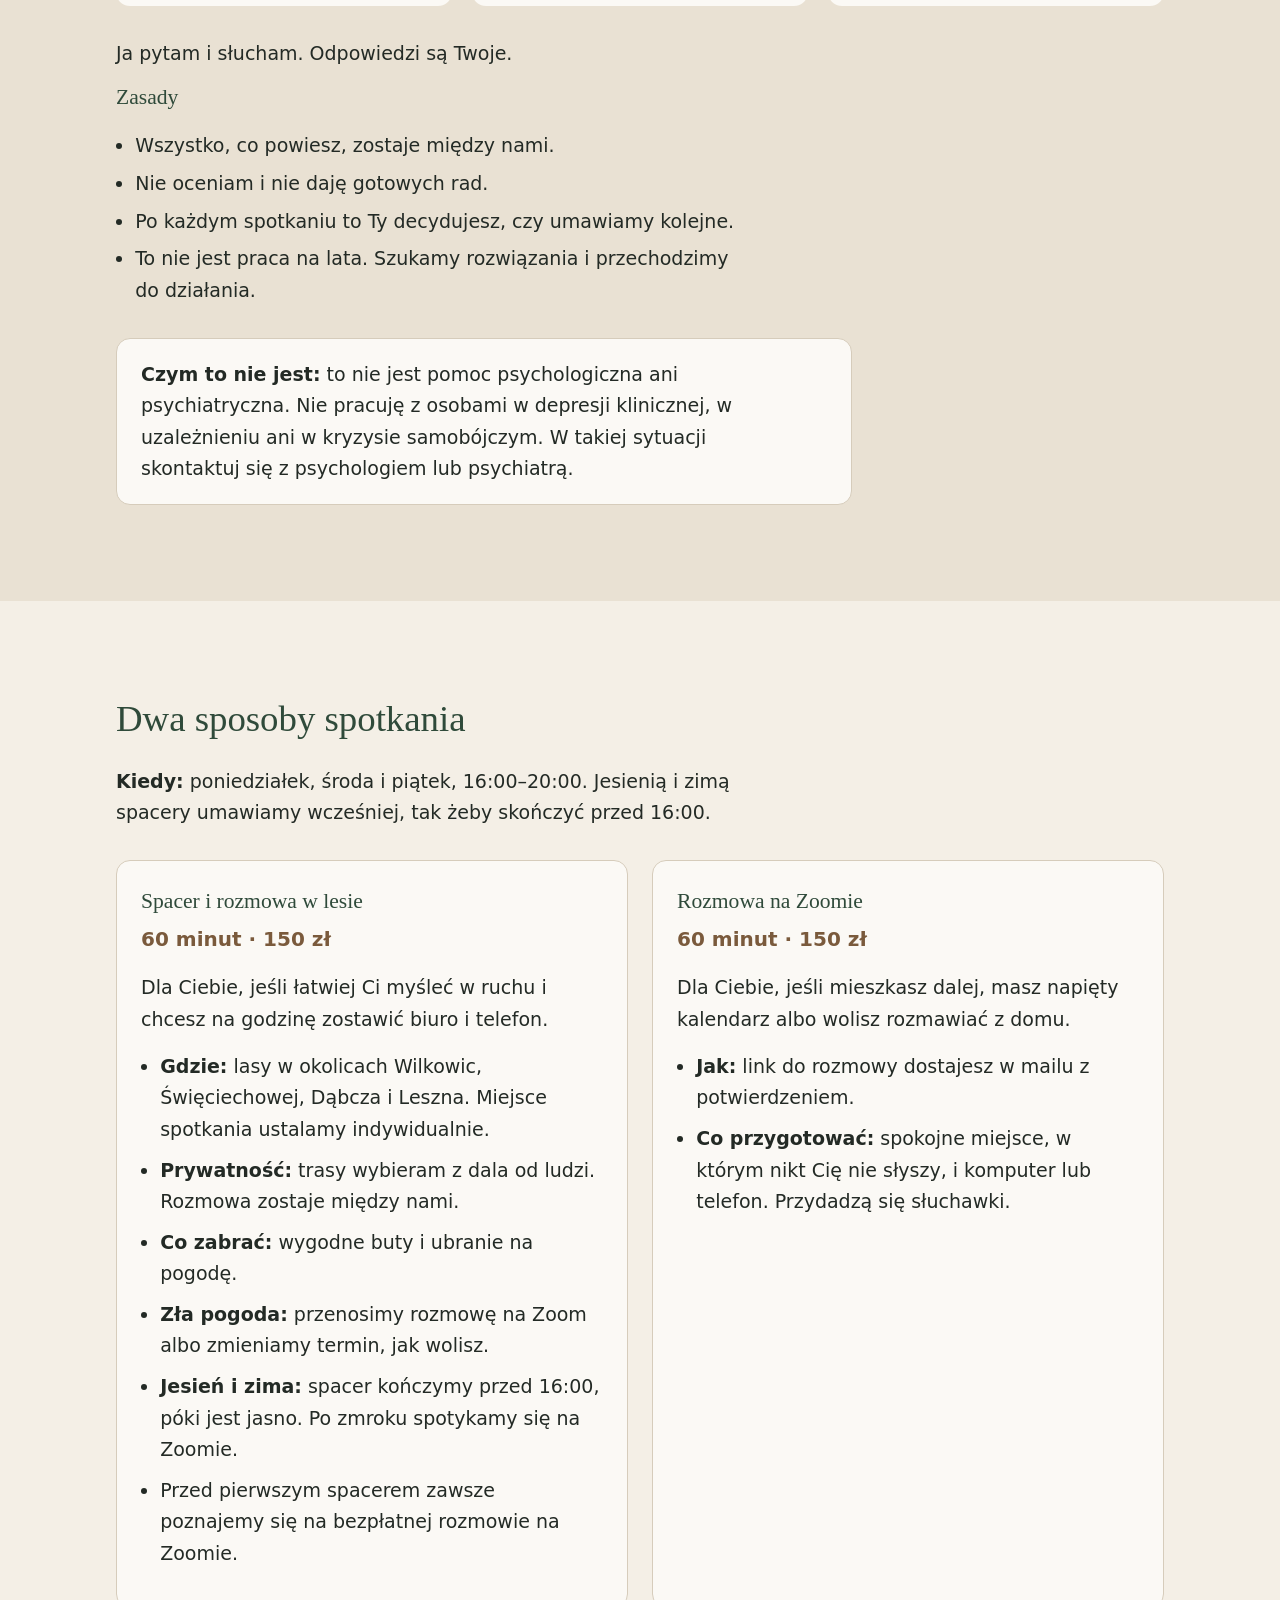
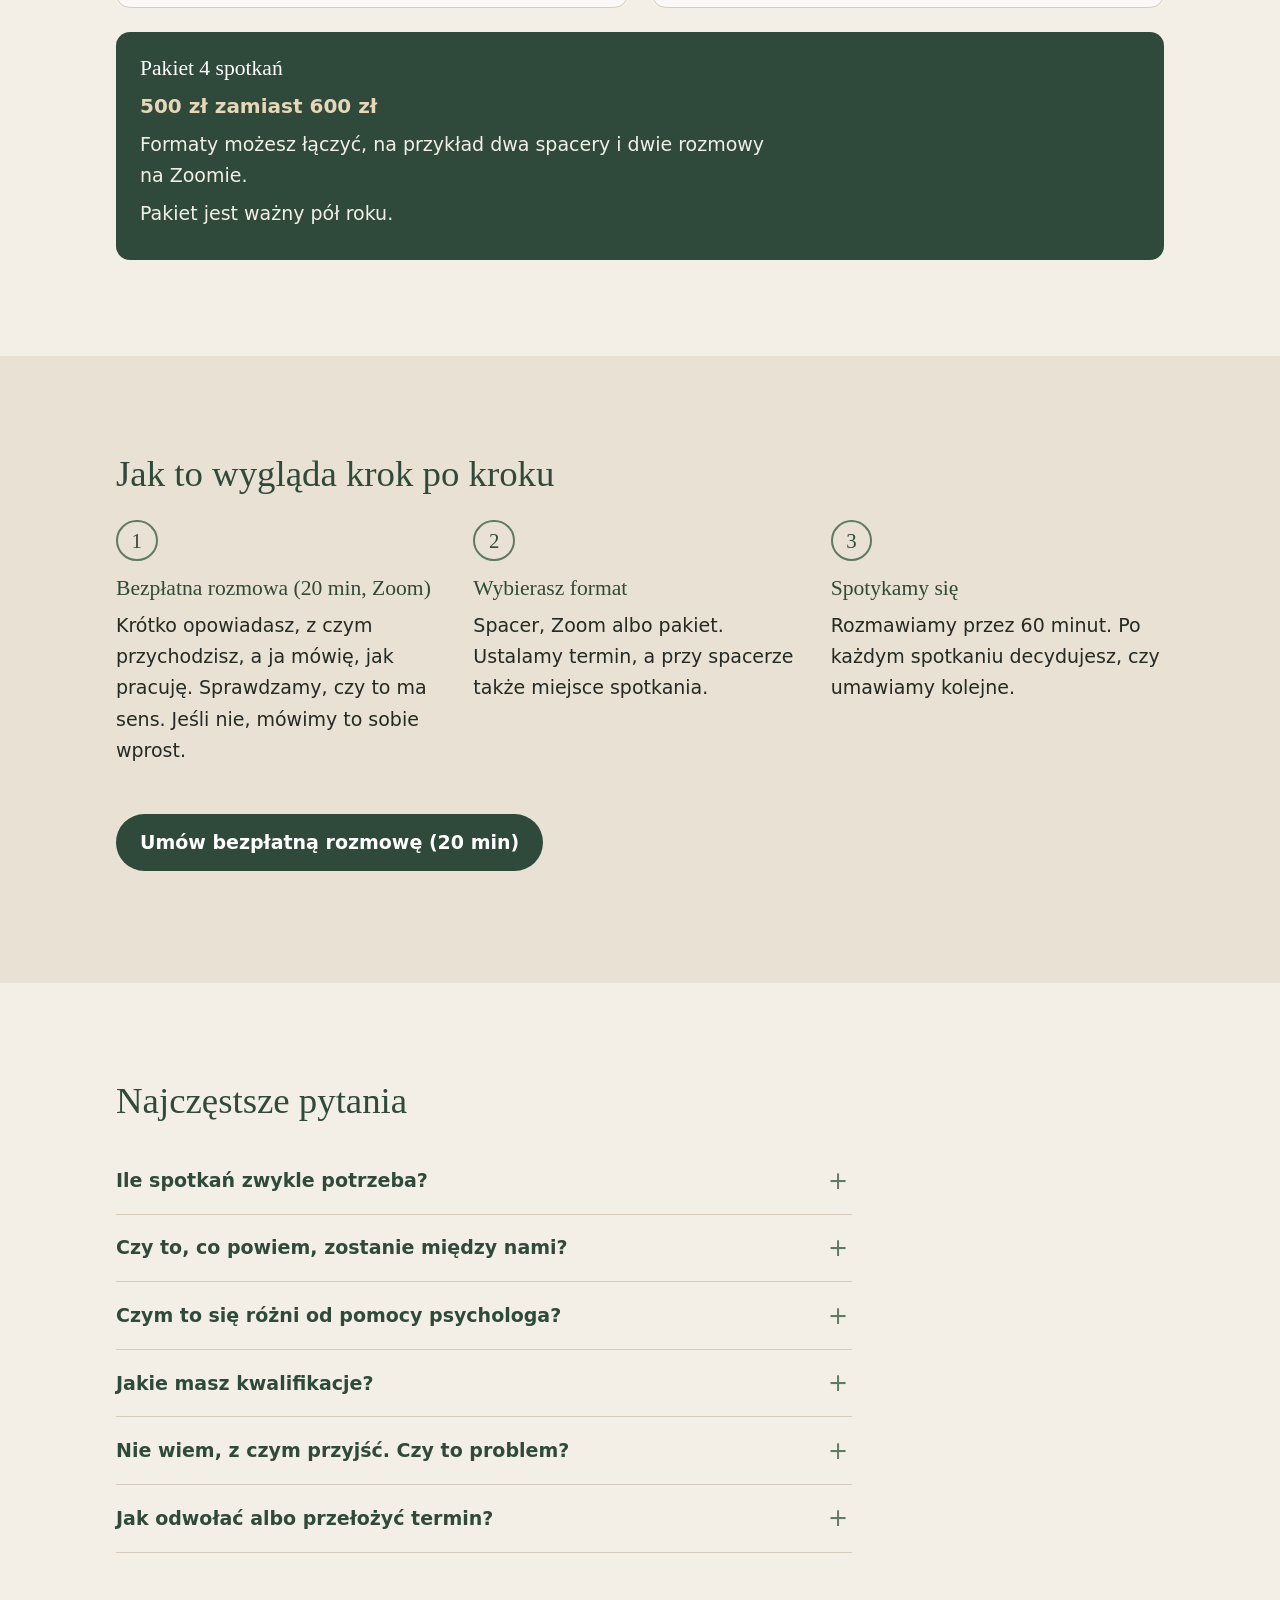
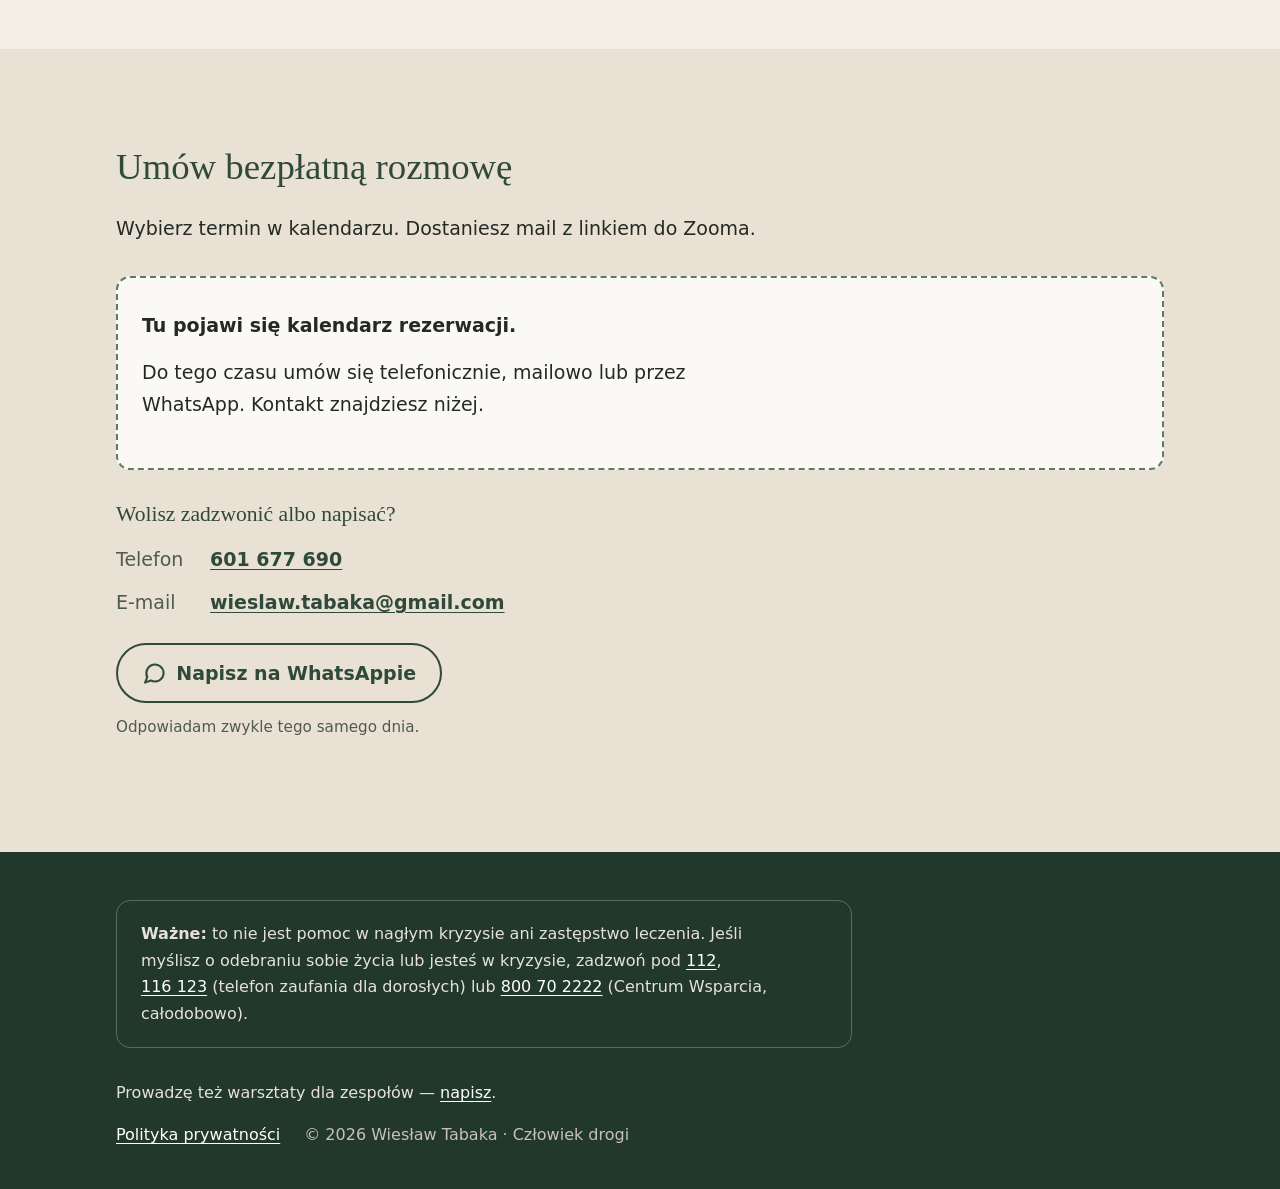
==== commit d4280bae: "Moja droga: studia, NVC i podejście skoncentrowane na rozwiązaniach Co-Authored-By: Claude Opus 5.5 " ====
--- a/index.html
+++ b/index.html
@@ -135,7 +135,7 @@
           <li><strong>7</strong><span>krajów</span></li>
         </ul>
         <p>Na szlaku zrozumiałem, że nie ma sensu odkładać życia do chwili, gdy dotrę do celu. Czasem trzeba się zatrzymać, odetchnąć i zauważyć, co pięknego jest już po drodze.</p>
-        <p>Skończyłem studia magisterskie z komunikacji w biznesie, ale najwięcej nauczyło mnie życie.</p>
+        <p>Skończyłem studia magisterskie z komunikacji w biznesie. Uczyłem się Porozumienia bez Przemocy (NVC) i podejścia skoncentrowanego na rozwiązaniach. Najwięcej nauczyło mnie jednak życie.</p>
         <p>Nie jestem psychologiem i nie mówię nikomu, jak ma żyć. Jestem człowiekiem drogi: idę obok i pytam, a drogę wybierasz Ty.</p>
         <p><strong>Wiesław Tabaka</strong></p>
       </div>
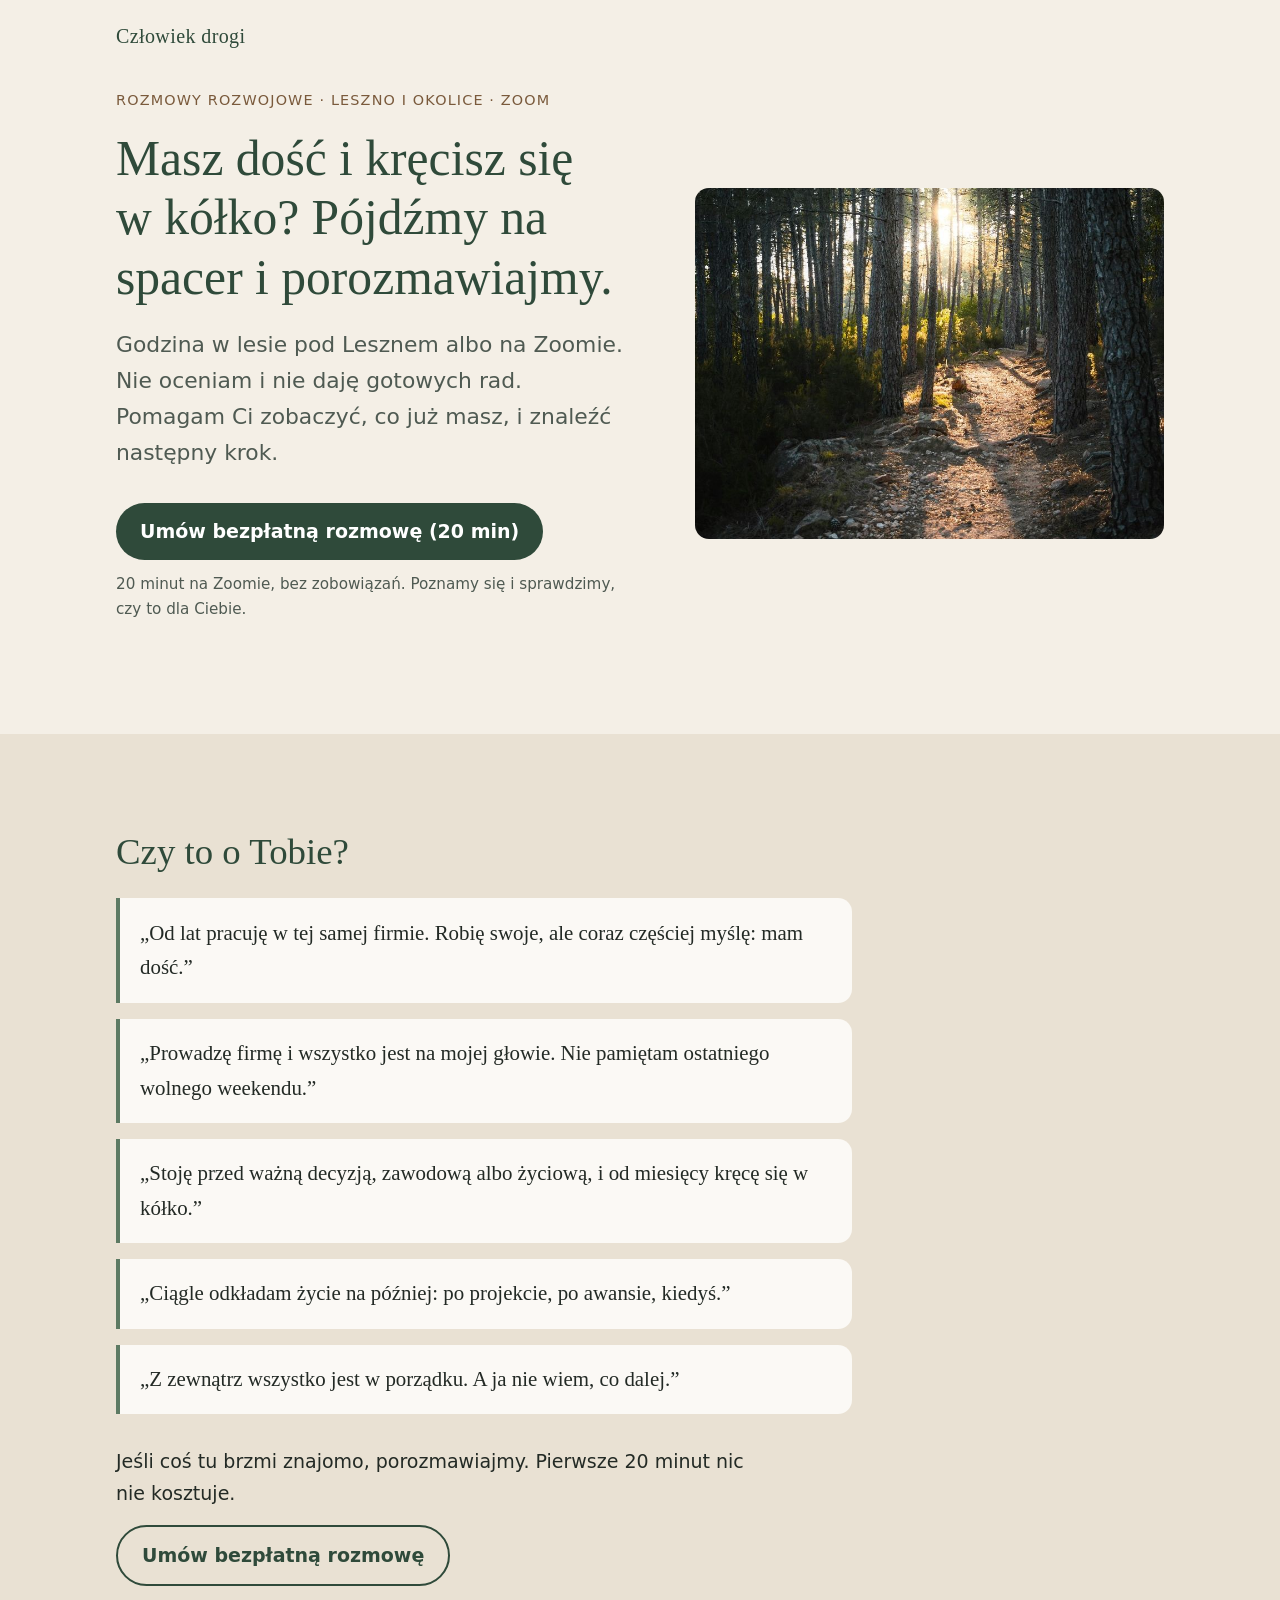
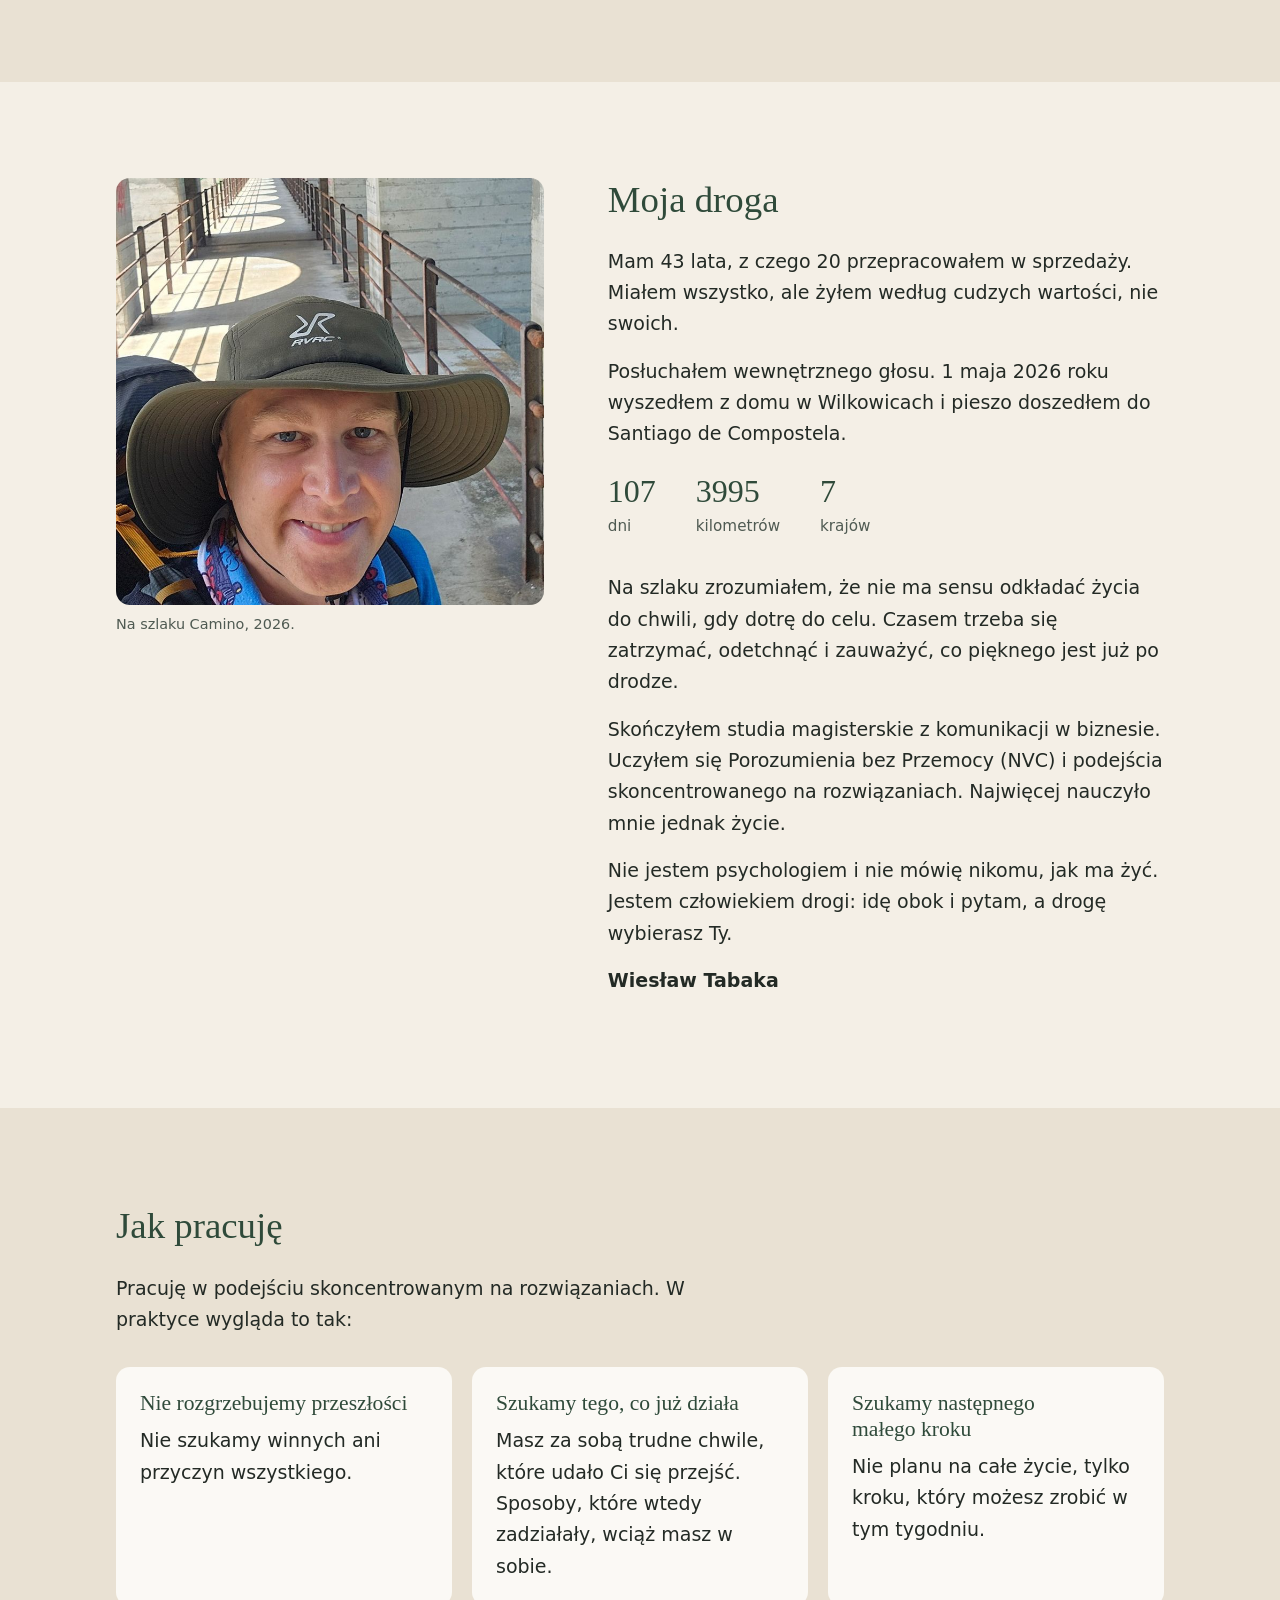
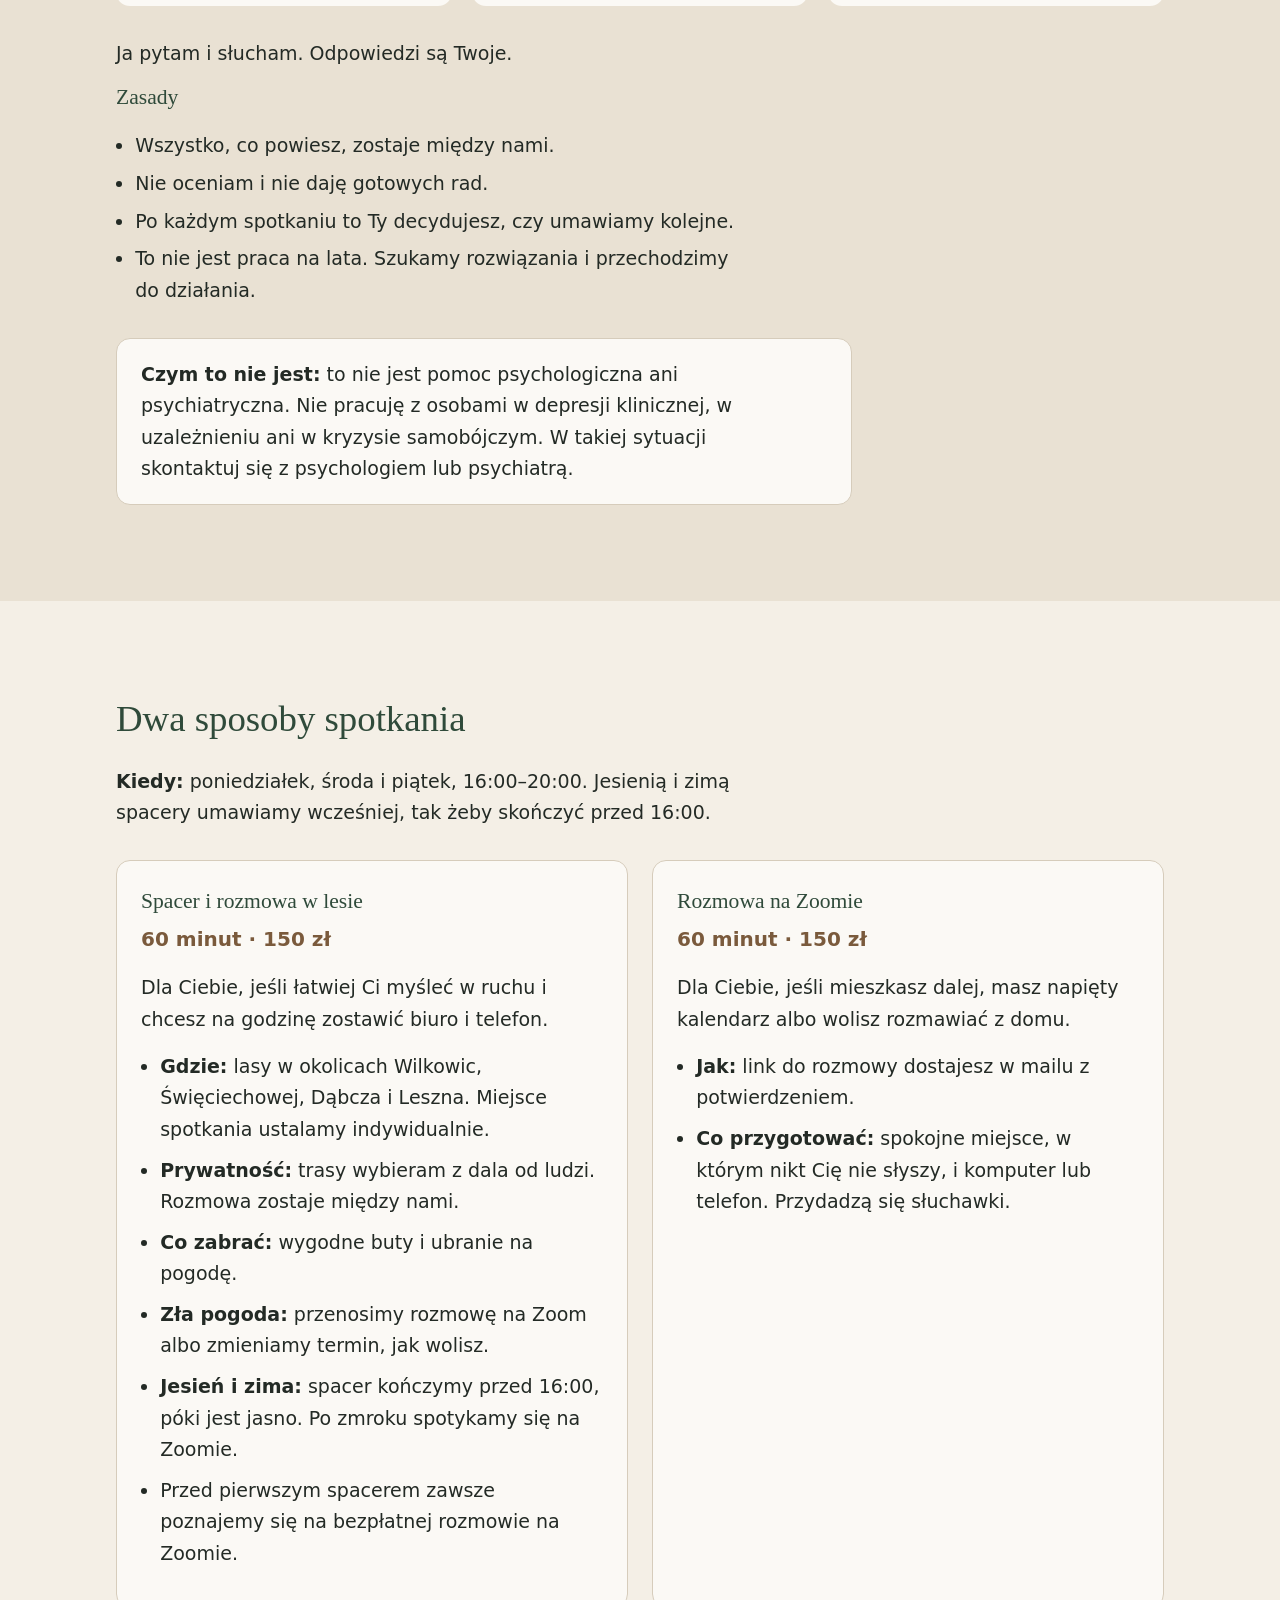
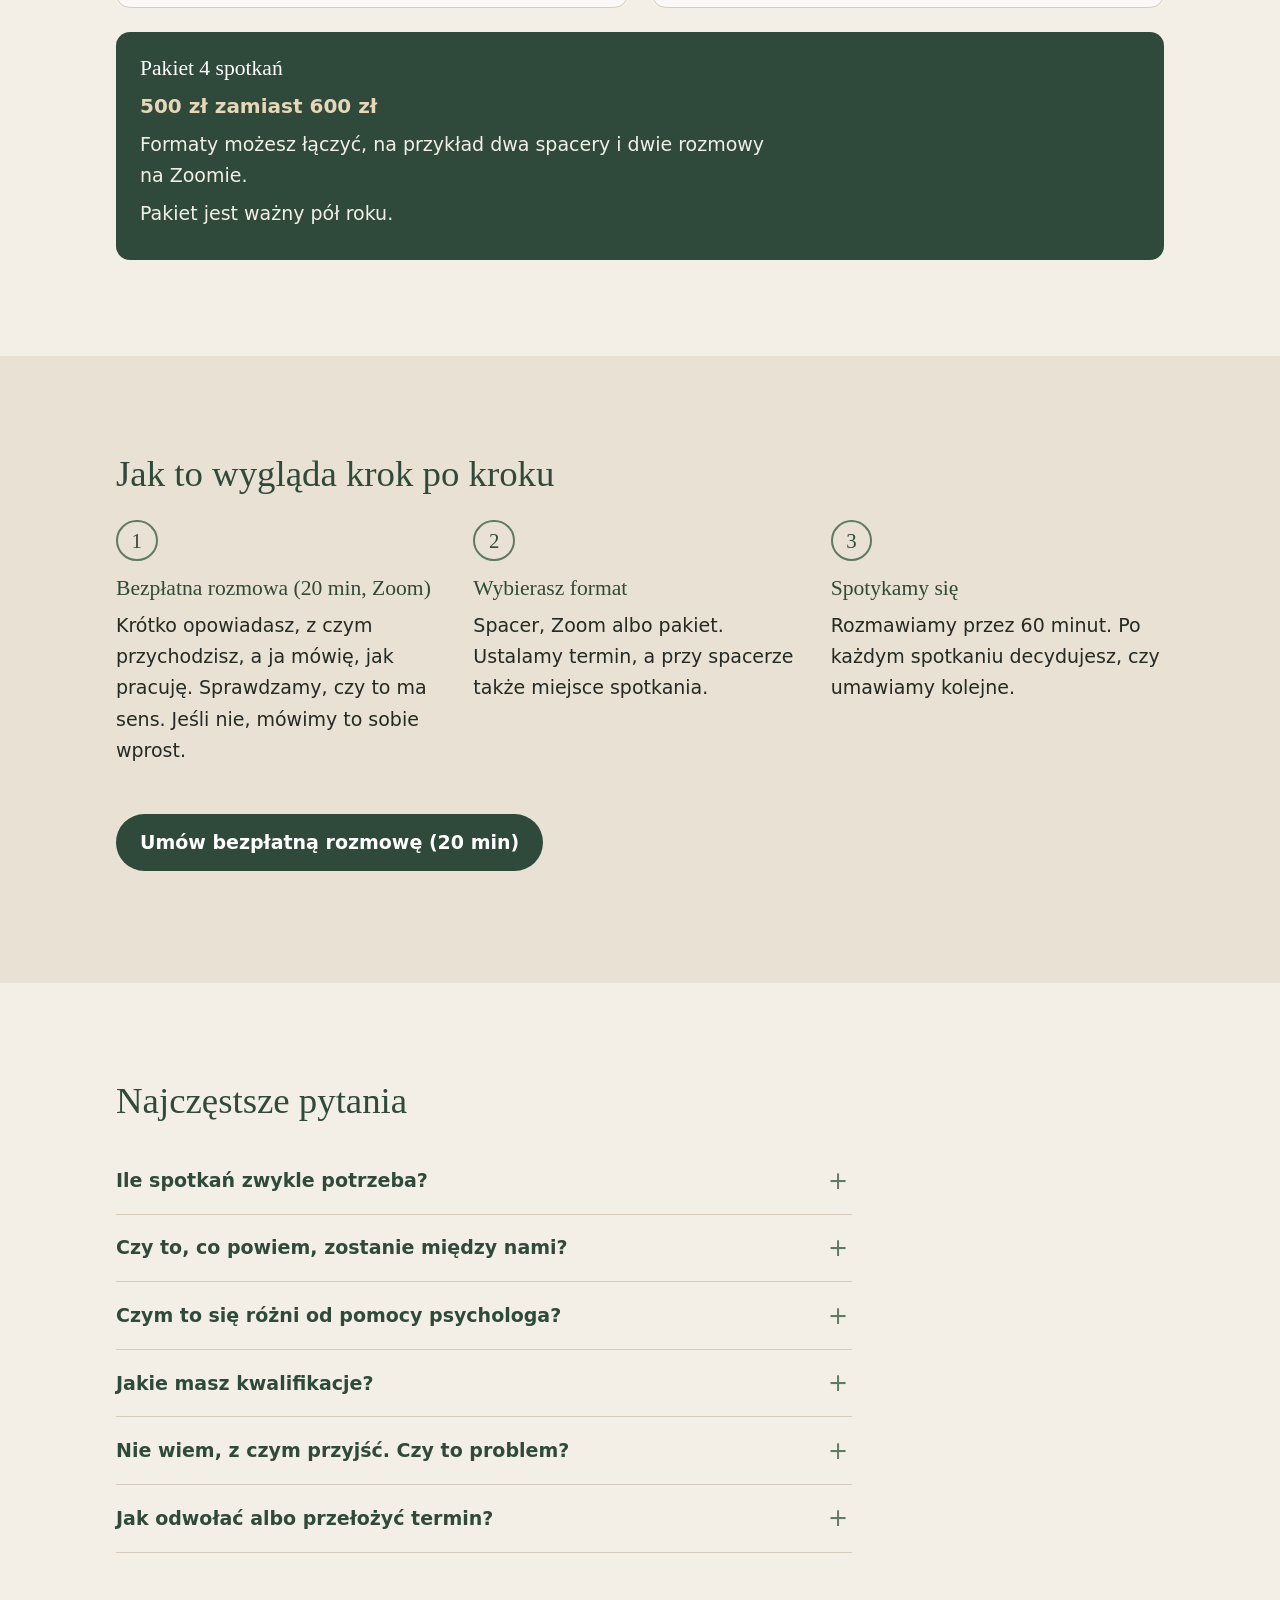
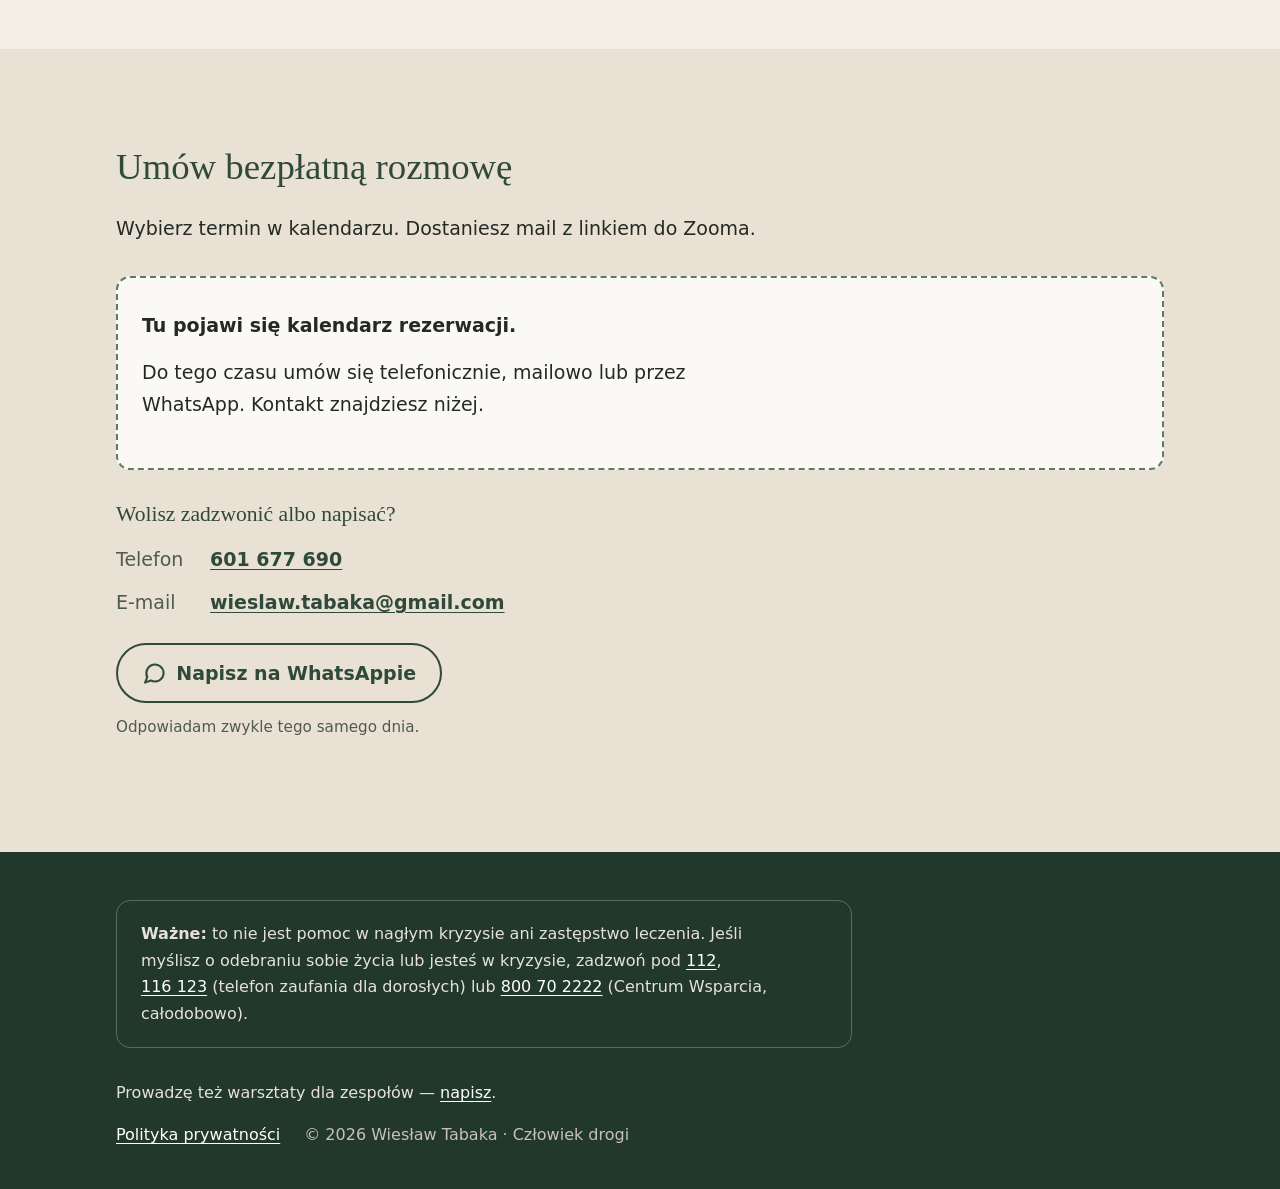
==== commit 24d325e8: "Zdjęcie lasu w nagłówku Co-Authored-By: Claude Opus 5.5 <noreply@anthropic.com> Claude-Session: http" ====
--- a/index.html
+++ b/index.html
@@ -88,12 +88,11 @@
         </div>
       </div>
 
-      <!-- OBRAZ W NAGŁÓWKU: na razie ilustracja (img/las.svg).
-           Gdy zrobisz własne zdjęcie lasu: wgraj je do img/ jako las.jpg
-           i w linii niżej zmień src="img/las.svg" na src="img/las.jpg",
-           a alt na np. "Leśna ścieżka w okolicach Wilkowic pod Lesznem". -->
-      <img class="foto" src="img/las.svg" width="1200" height="900"
-           alt="Ilustracja: leśna droga wśród sosen w porannej mgle">
+      <!-- OBRAZ W NAGŁÓWKU: na razie zdjęcie z banku Unsplash (img/las.jpg).
+           Gdy zrobisz własne zdjęcie lasu pod Wilkowicami: podmień plik img/las.jpg
+           i zmień alt na np. "Leśna ścieżka w okolicach Wilkowic pod Lesznem". -->
+      <img class="foto" src="img/las.jpg" width="844" height="633"
+           alt="Leśna ścieżka wśród sosen w świetle zachodzącego słońca">
     </div>
   </section>
 
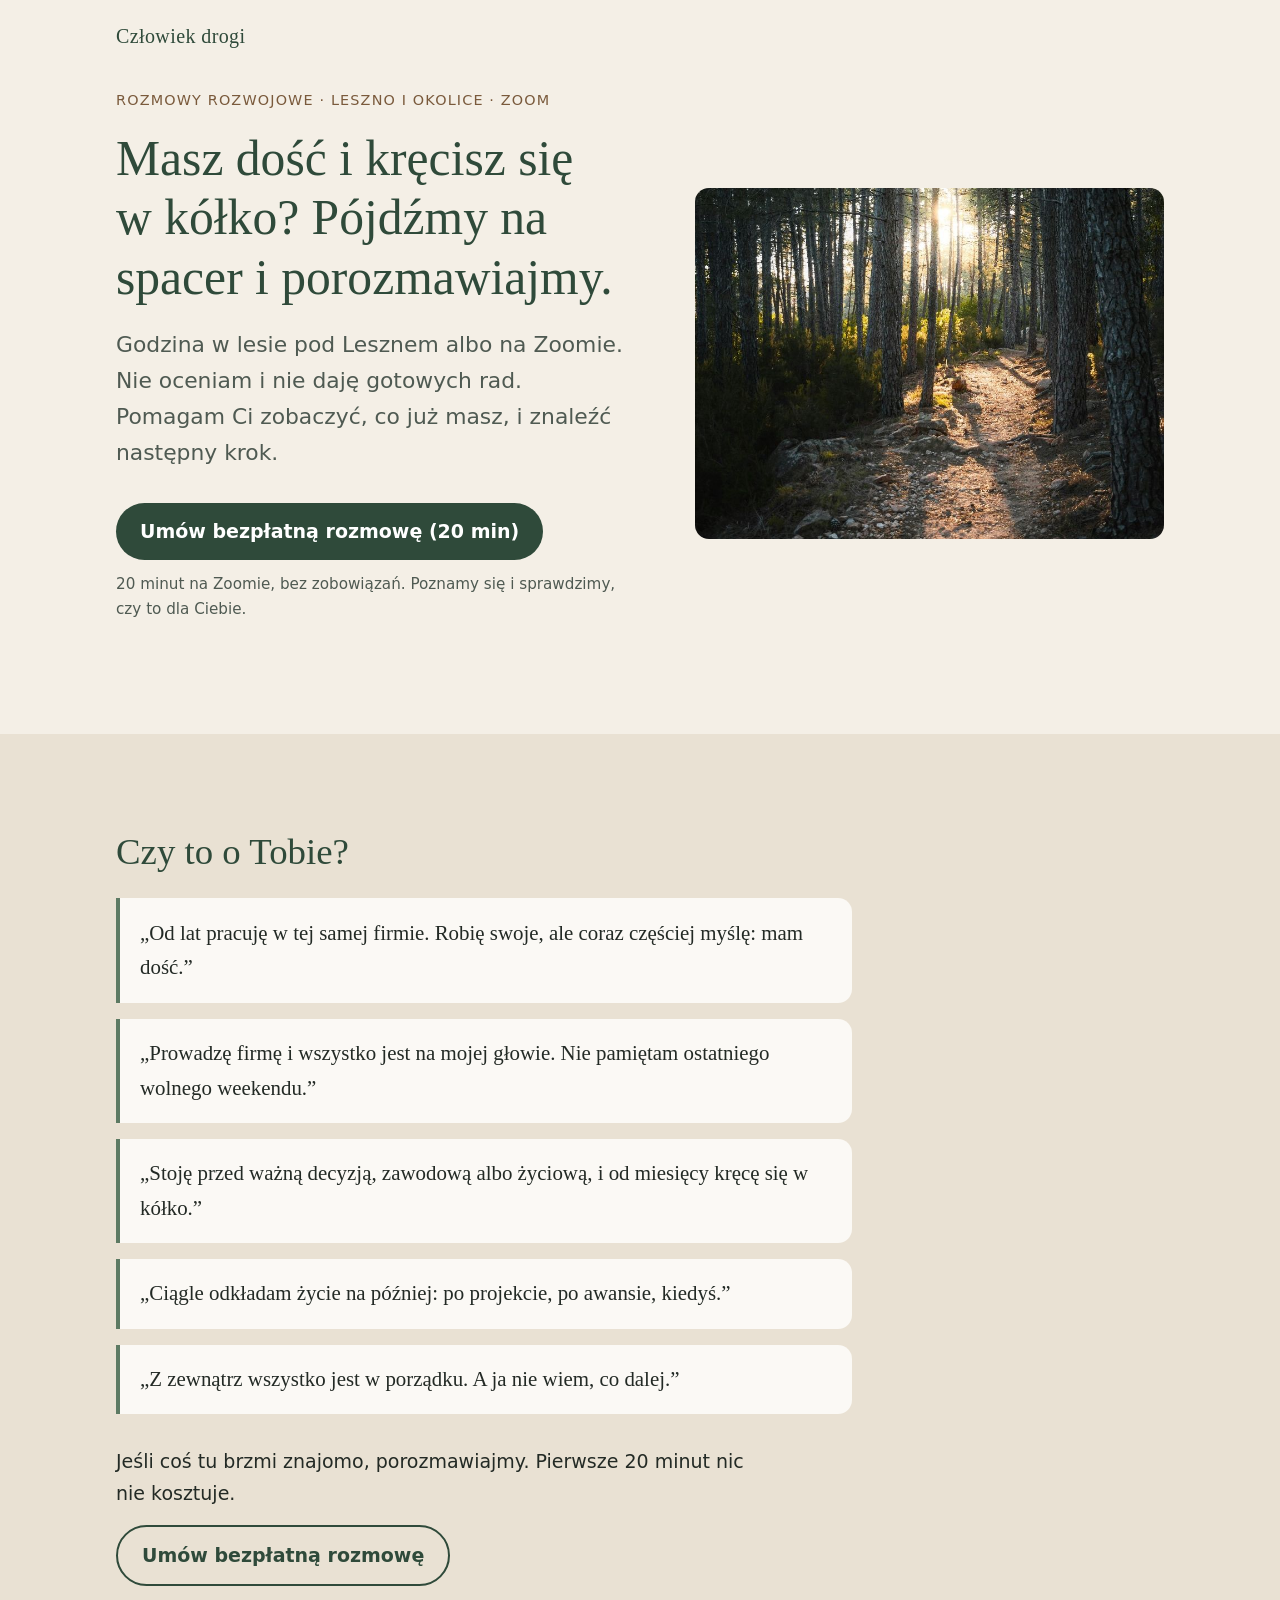
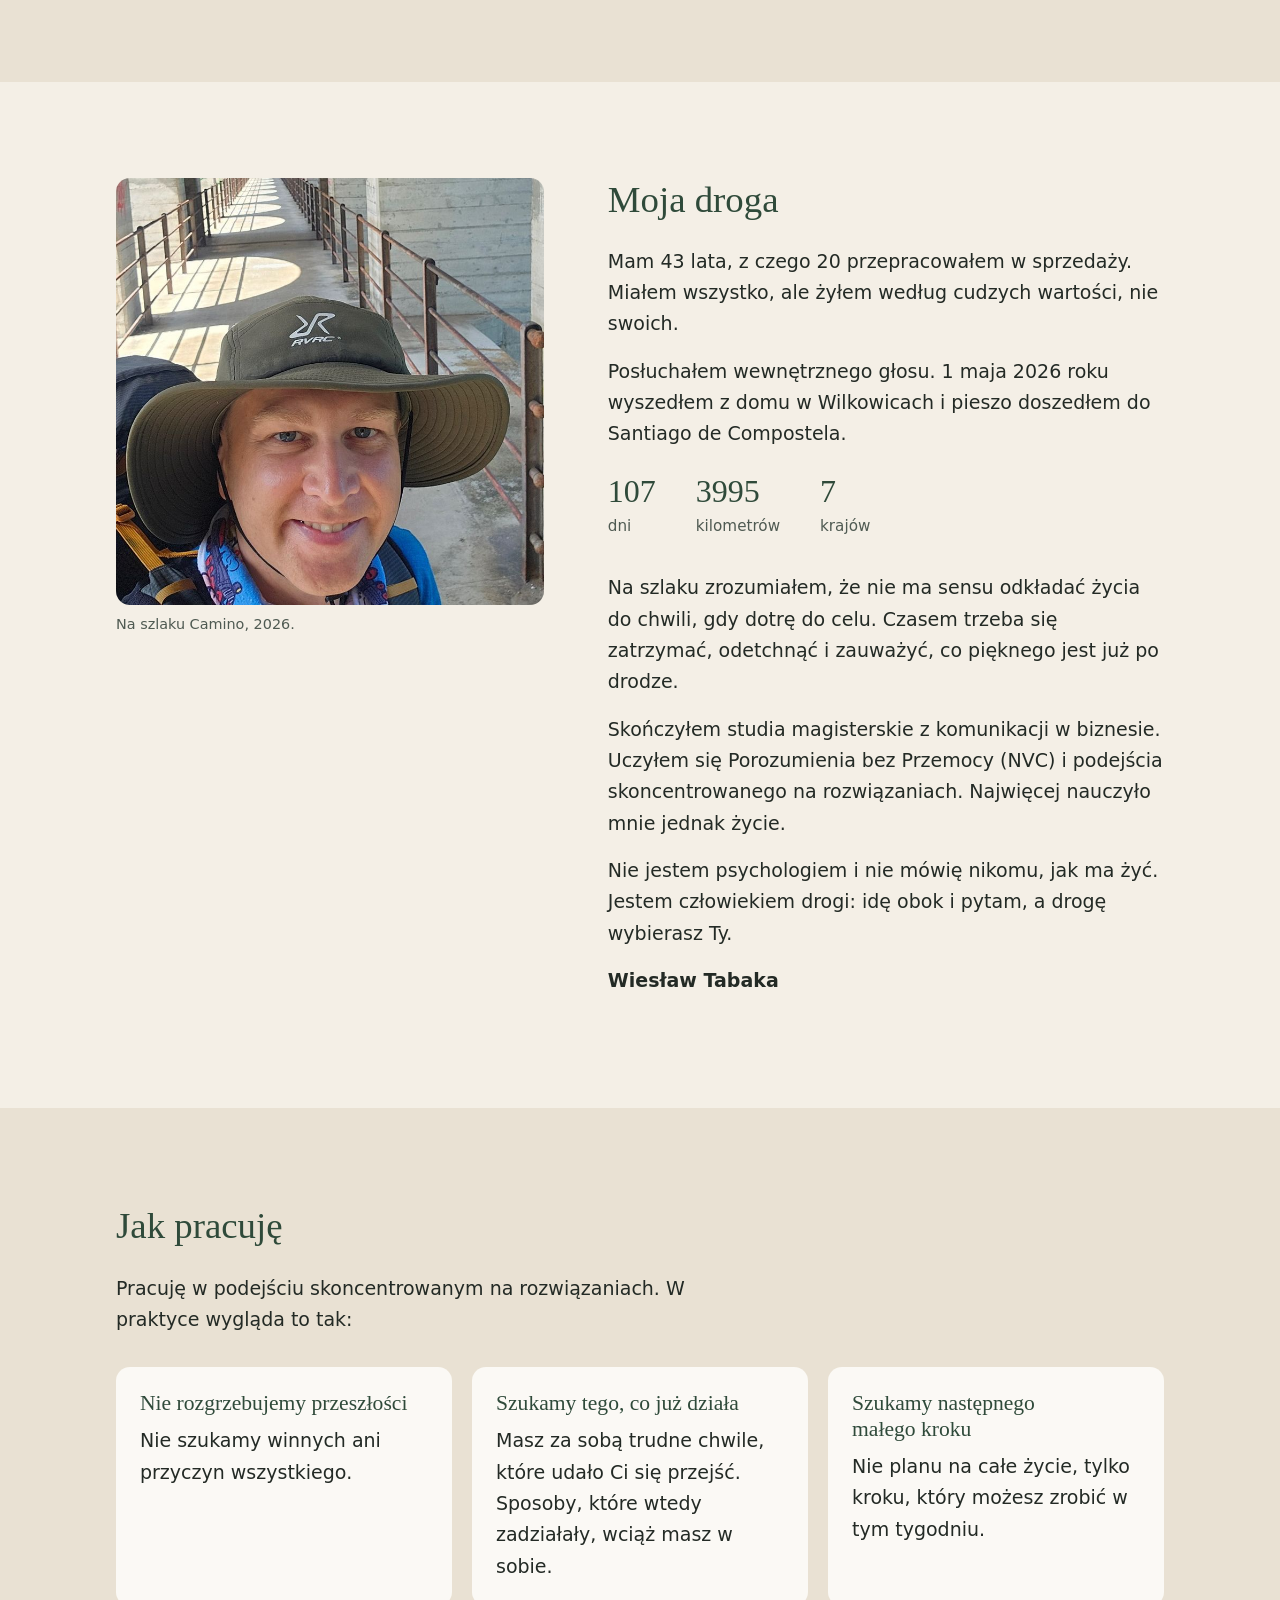
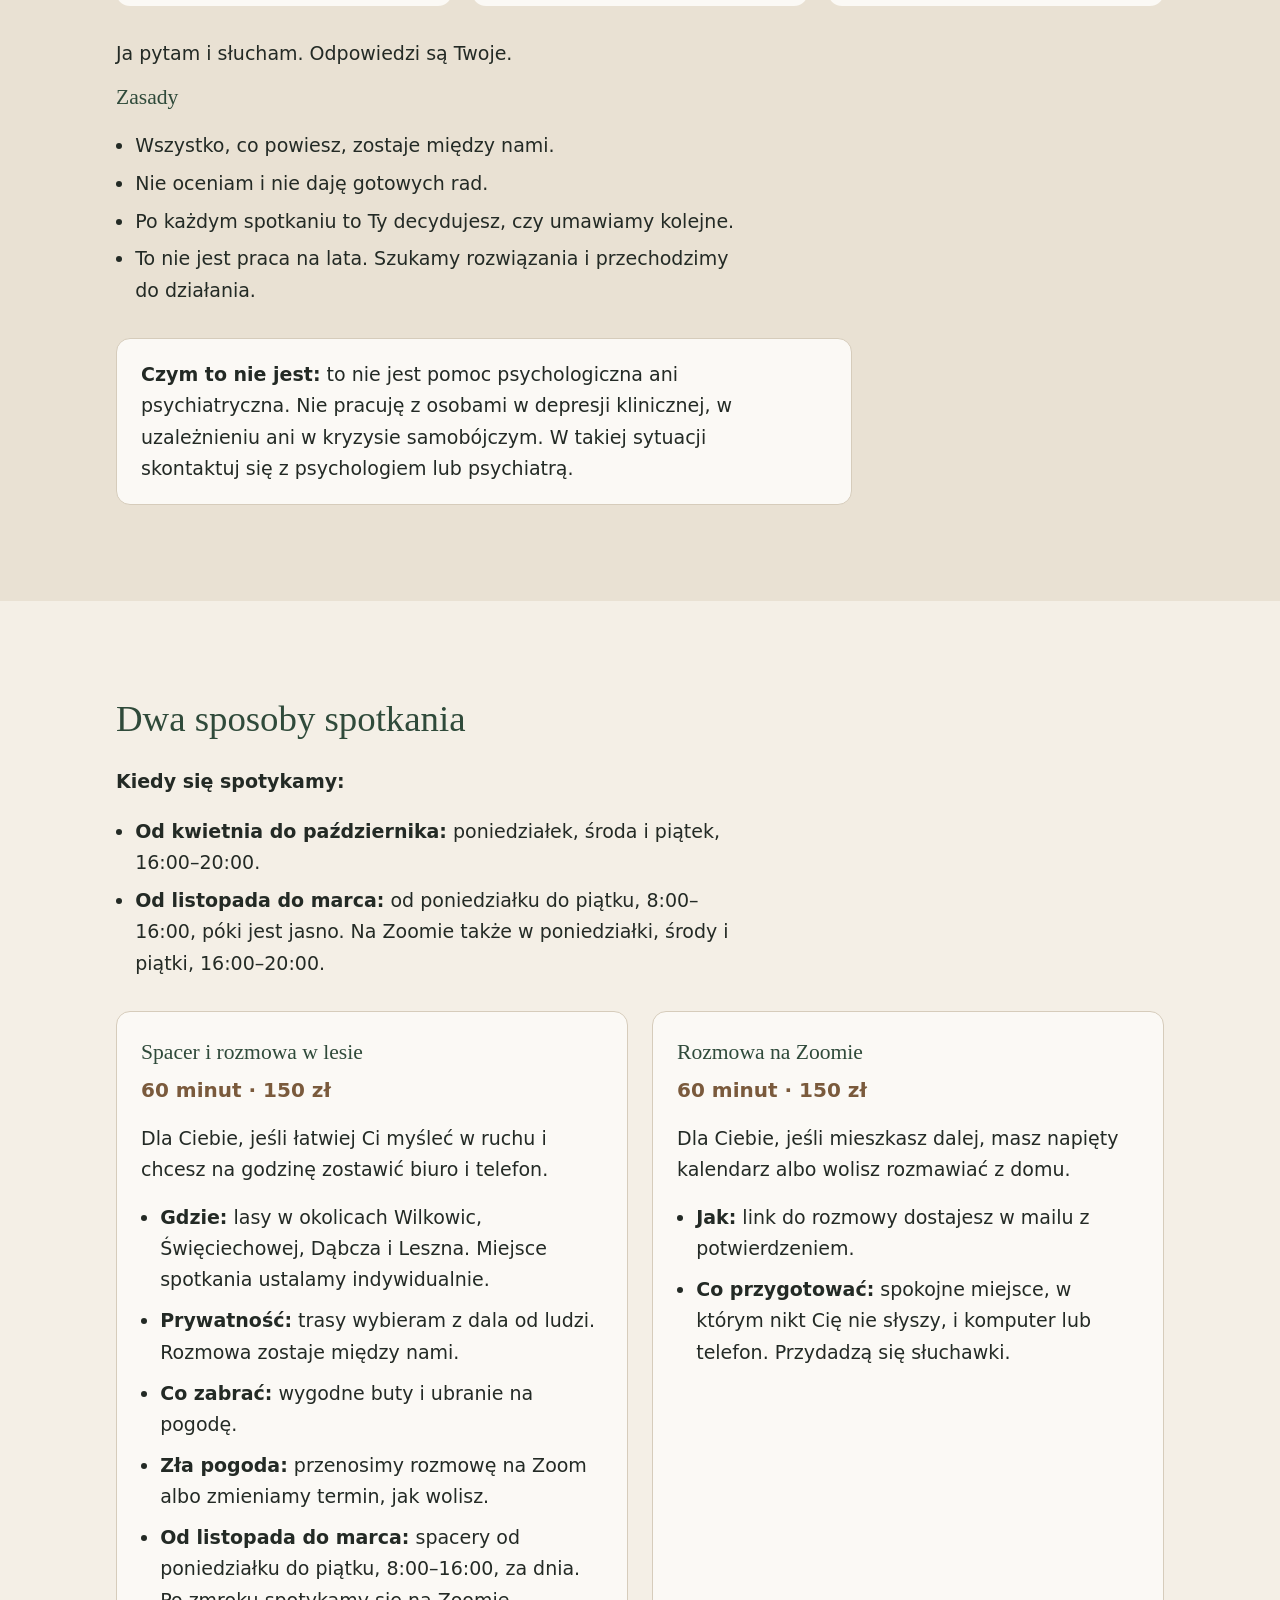
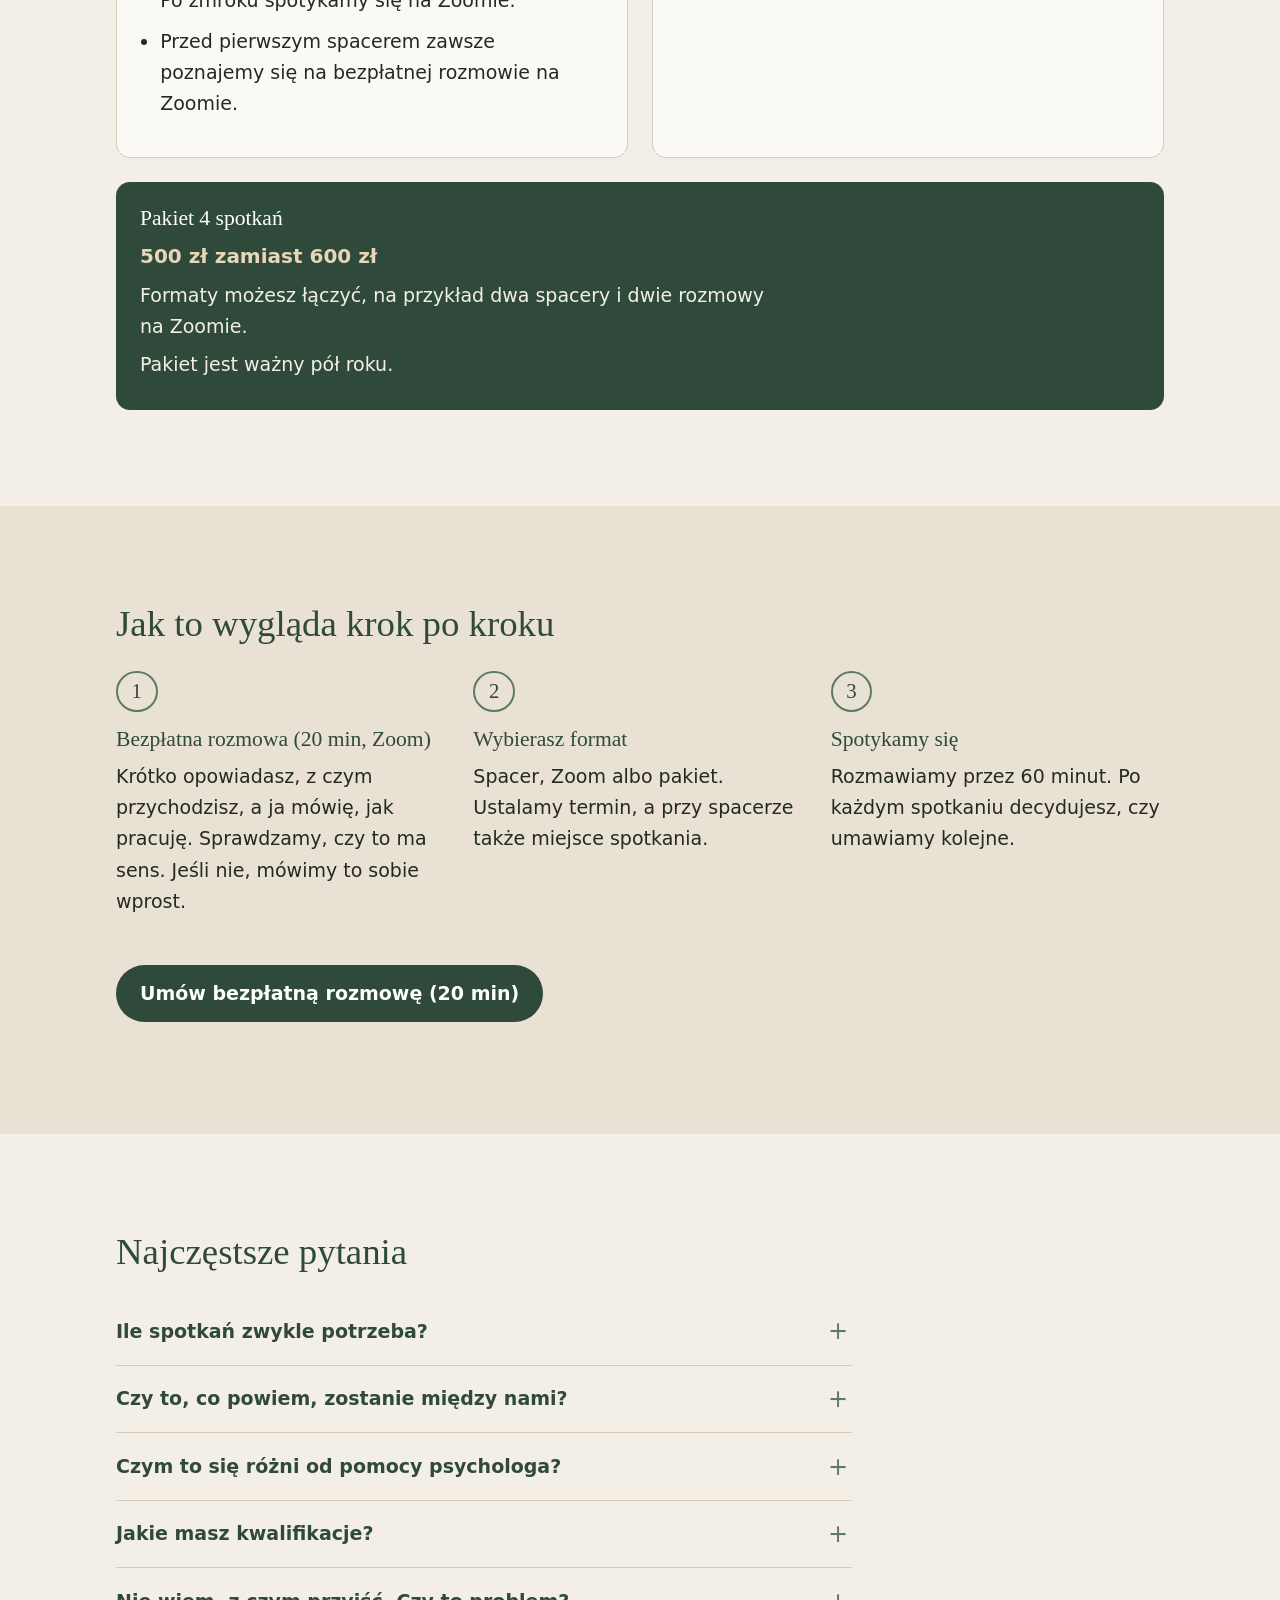
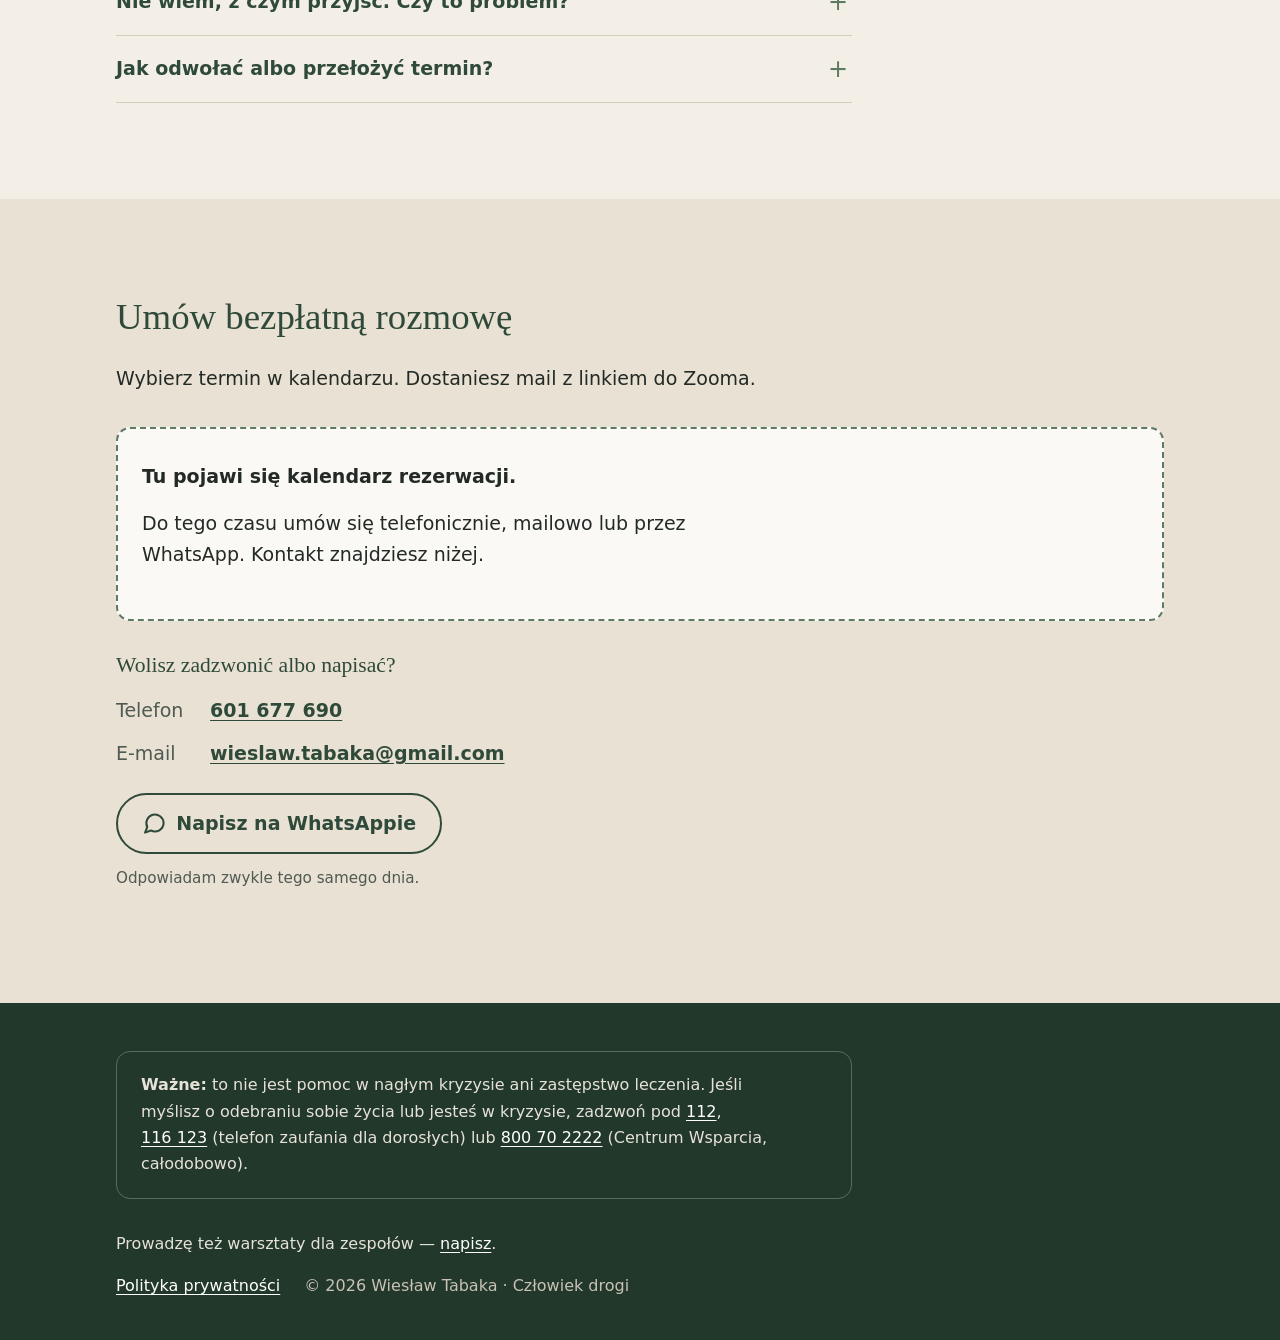
==== commit b00ed8a6: "Zimowe godziny spotkań: pn–pt 8:00–16:00 Co-Authored-By: Claude Opus 5.5 <noreply@anthropic.com> Cla" ====
--- a/index.html
+++ b/index.html
@@ -46,12 +46,10 @@
       "addressCountry": "PL"
     },
     "areaServed": ["Leszno", "Wilkowice", "Święciechowa", "Dąbcz", "Polska (online)"],
-    "openingHoursSpecification": [{
-      "@type": "OpeningHoursSpecification",
-      "dayOfWeek": ["Monday", "Wednesday", "Friday"],
-      "opens": "16:00",
-      "closes": "20:00"
-    }],
+    "openingHoursSpecification": [
+      { "@type": "OpeningHoursSpecification", "dayOfWeek": ["Monday", "Wednesday", "Friday"], "opens": "16:00", "closes": "20:00" },
+      { "@type": "OpeningHoursSpecification", "dayOfWeek": ["Monday", "Tuesday", "Wednesday", "Thursday", "Friday"], "opens": "08:00", "closes": "16:00" }
+    ],
     "founder": { "@type": "Person", "name": "Wiesław Tabaka" },
     "makesOffer": [
       { "@type": "Offer", "name": "Bezpłatna rozmowa zapoznawcza – 20 min (Zoom)", "price": "0", "priceCurrency": "PLN" },
@@ -184,7 +182,14 @@
   <section aria-labelledby="h-formaty">
     <div class="wrap">
       <h2 id="h-formaty">Dwa sposoby spotkania</h2>
-      <p class="kiedy"><strong>Kiedy:</strong> poniedziałek, środa i piątek, 16:00–20:00. Jesienią i zimą spacery umawiamy wcześniej, tak żeby skończyć przed 16:00.</p>
+      <!-- GODZINY SPOTKAŃ — tu zmieniasz terminy (zmień je też w Cal.com) -->
+      <div class="kiedy">
+        <p><strong>Kiedy się spotykamy:</strong></p>
+        <ul class="zasady">
+          <li><strong>Od kwietnia do października:</strong> poniedziałek, środa i piątek, 16:00–20:00.</li>
+          <li><strong>Od listopada do marca:</strong> od poniedziałku do piątku, 8:00–16:00, póki jest jasno. Na Zoomie także w poniedziałki, środy i piątki, 16:00–20:00.</li>
+        </ul>
+      </div>
 
       <div class="karty">
         <article class="karta" aria-labelledby="h-spacer">
@@ -196,7 +201,7 @@
             <li><strong>Prywatność:</strong> trasy wybieram z dala od ludzi. Rozmowa zostaje między nami.</li>
             <li><strong>Co zabrać:</strong> wygodne buty i ubranie na pogodę.</li>
             <li><strong>Zła pogoda:</strong> przenosimy rozmowę na Zoom albo zmieniamy termin, jak wolisz.</li>
-            <li><strong>Jesień i zima:</strong> spacer kończymy przed 16:00, póki jest jasno. Po zmroku spotykamy się na Zoomie.</li>
+            <li><strong>Od listopada do marca:</strong> spacery od poniedziałku do piątku, 8:00–16:00, za dnia. Po zmroku spotykamy się na Zoomie.</li>
             <li>Przed pierwszym spacerem zawsze poznajemy się na bezpłatnej rozmowie na Zoomie.</li>
           </ul>
         </article>
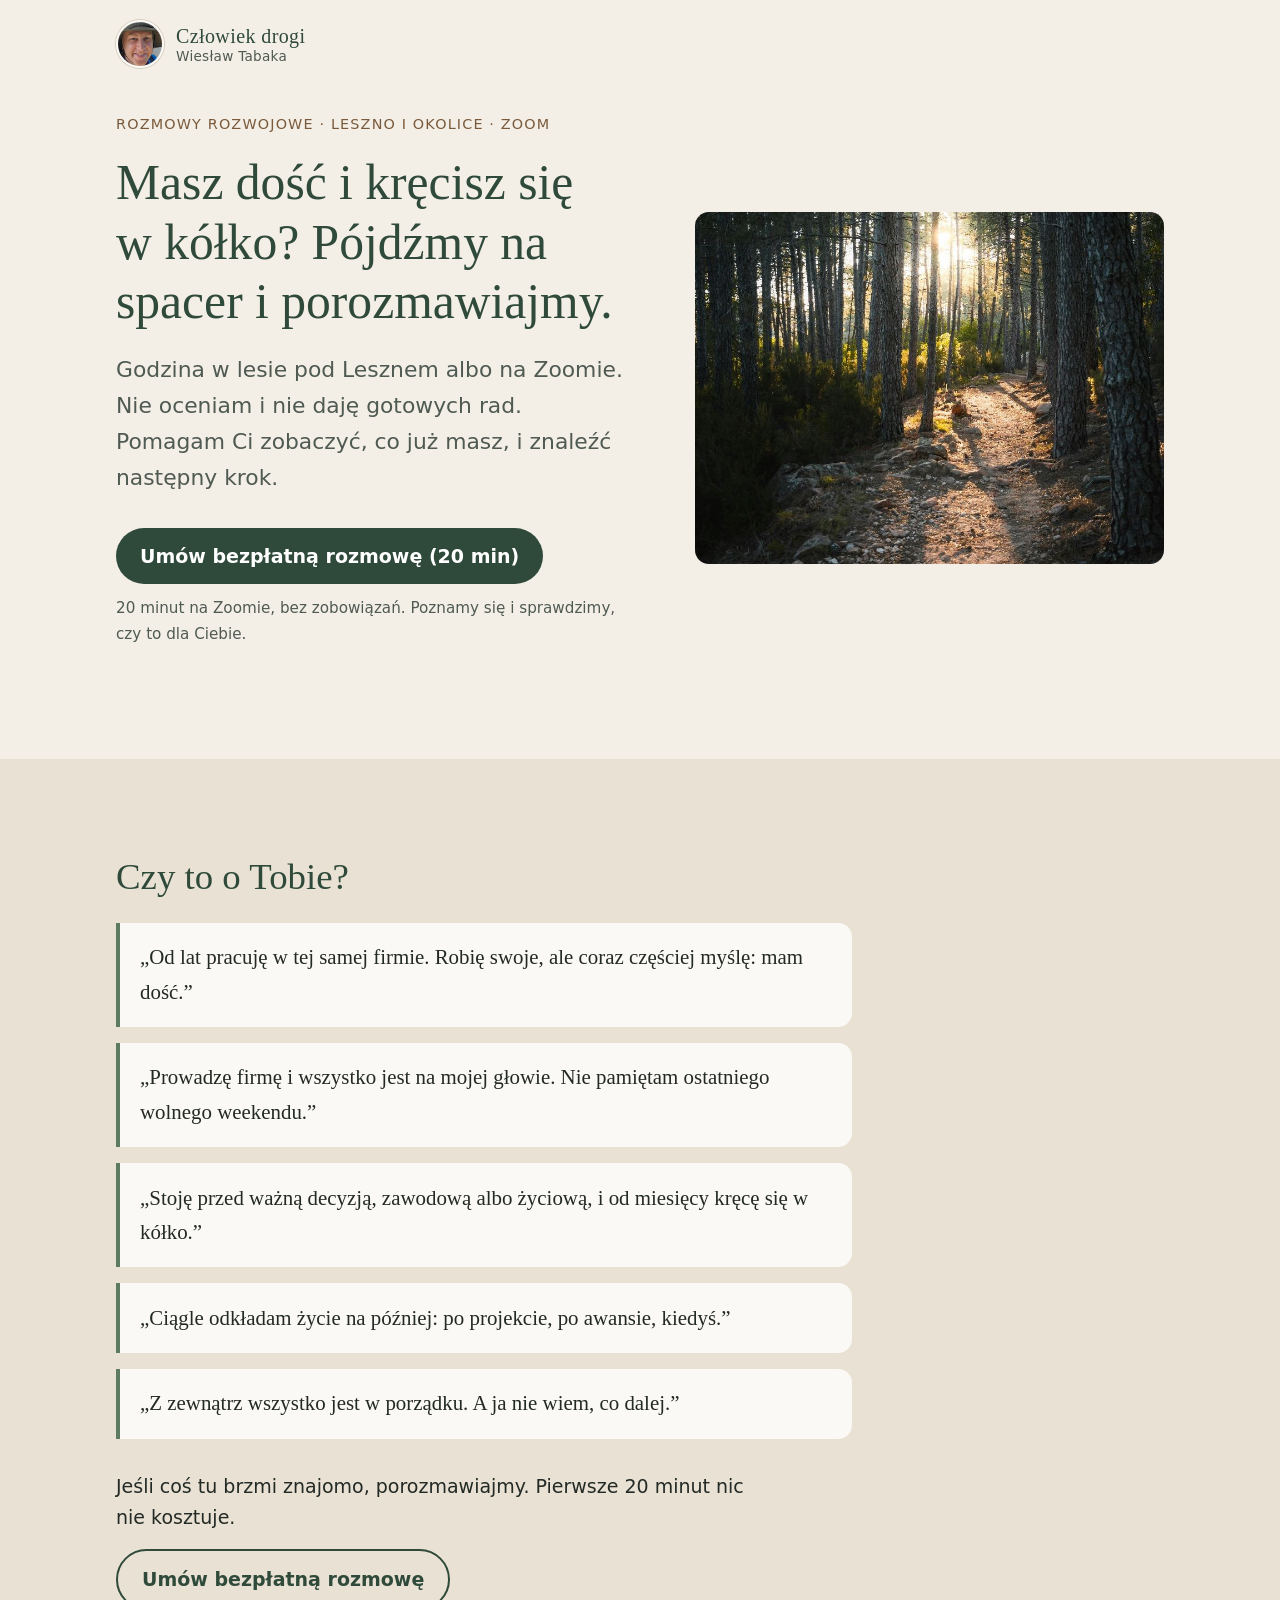
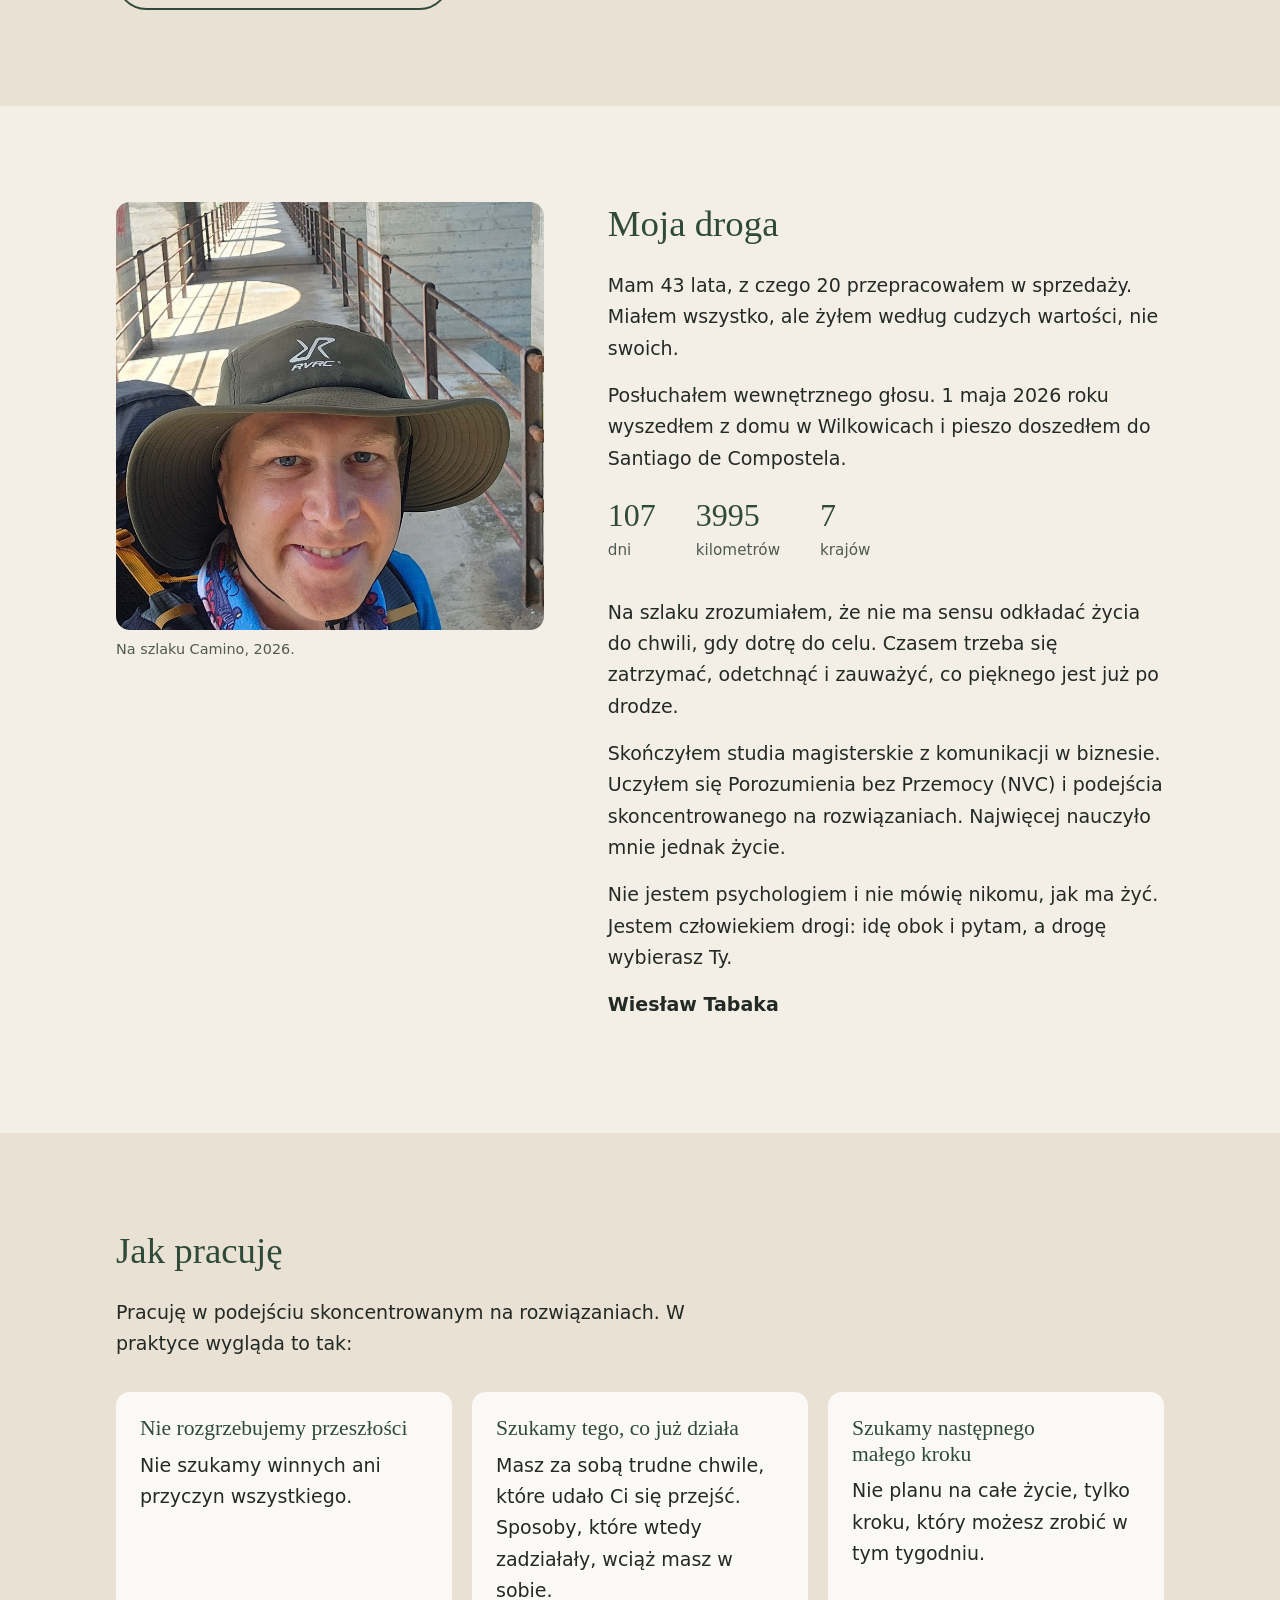
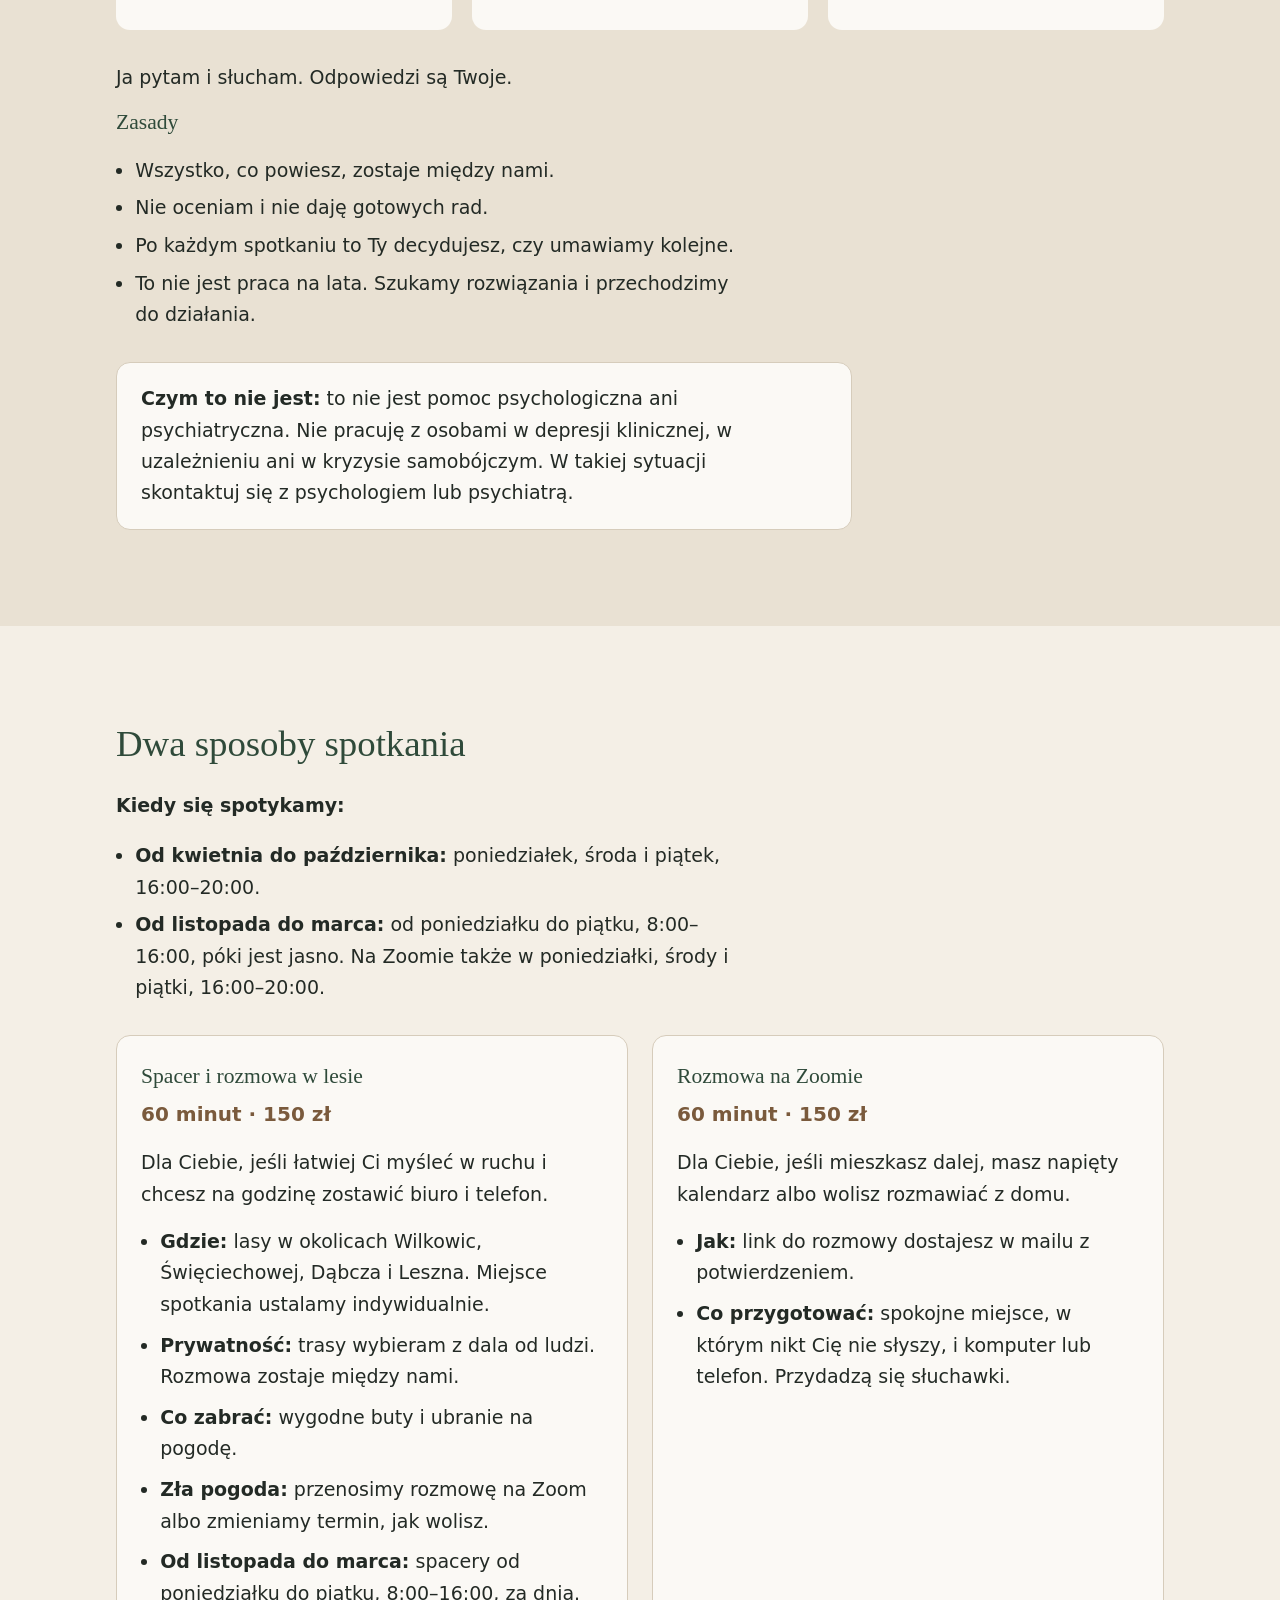
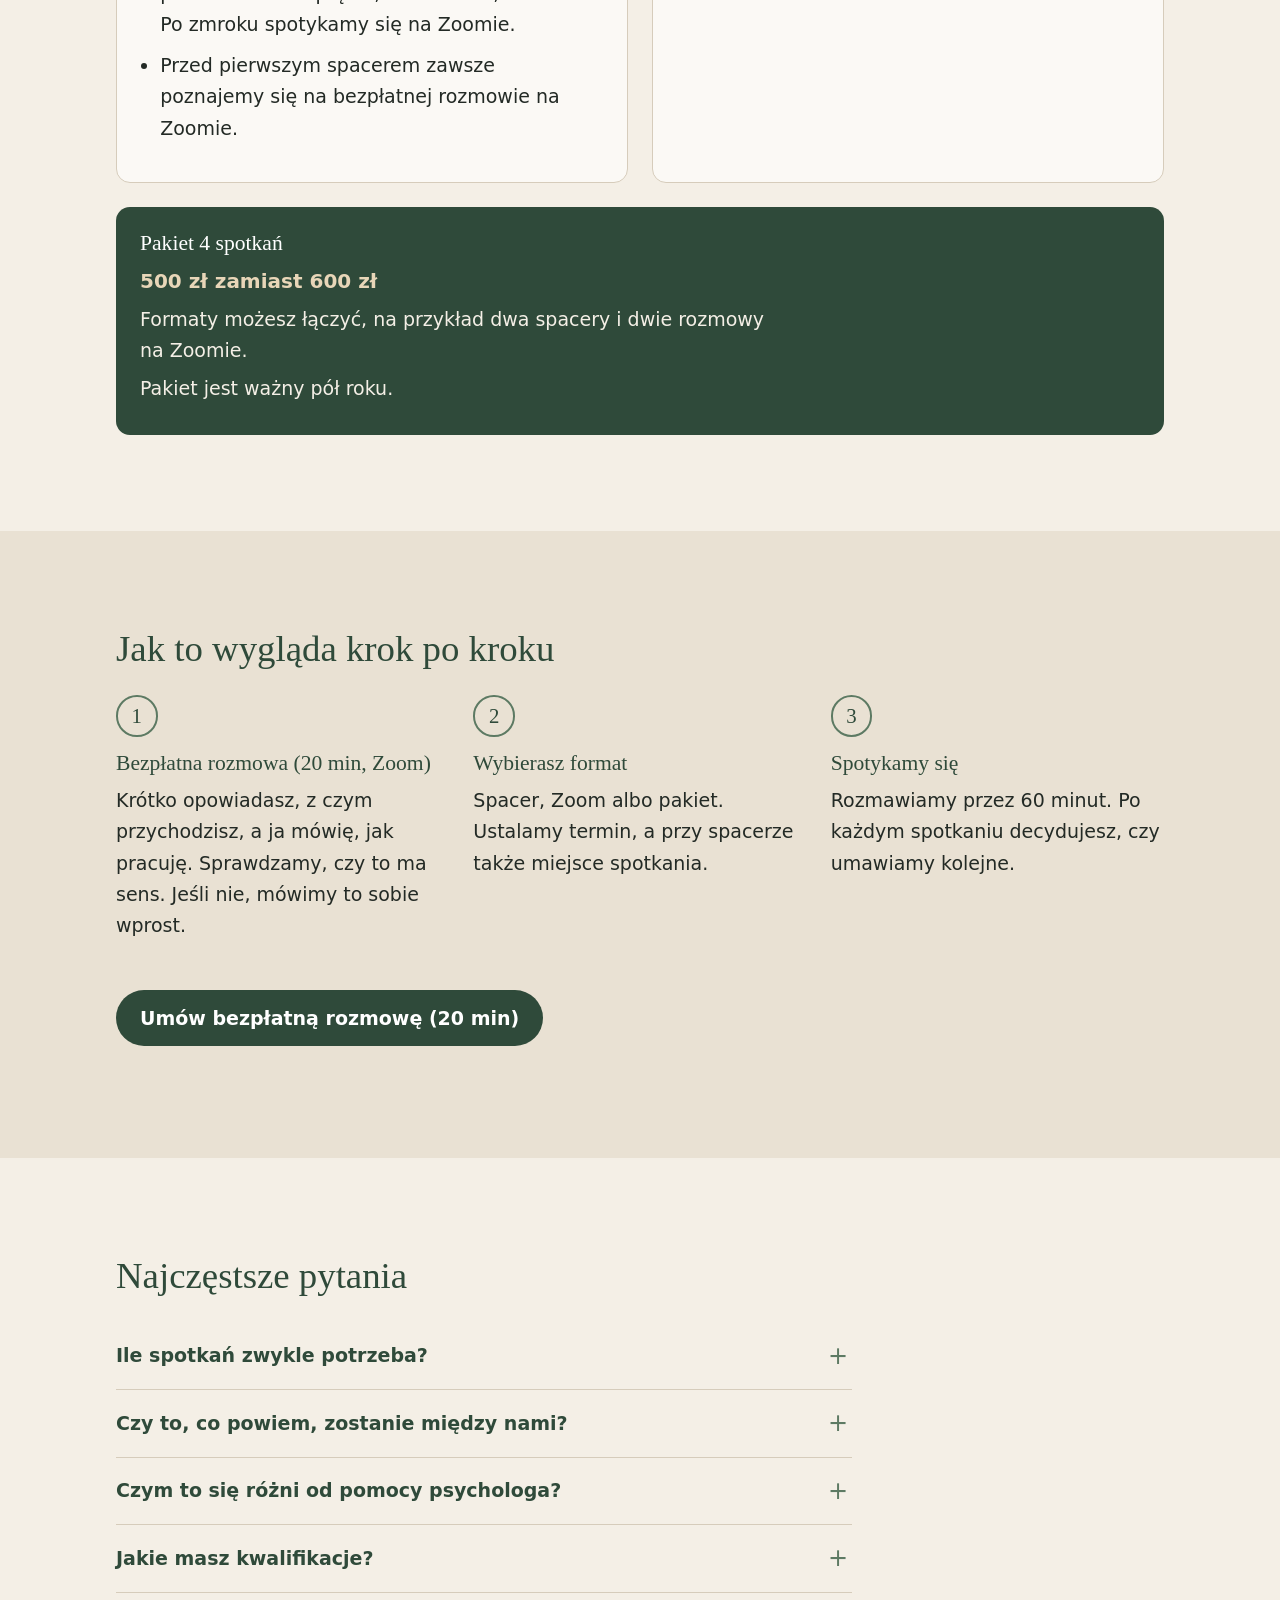
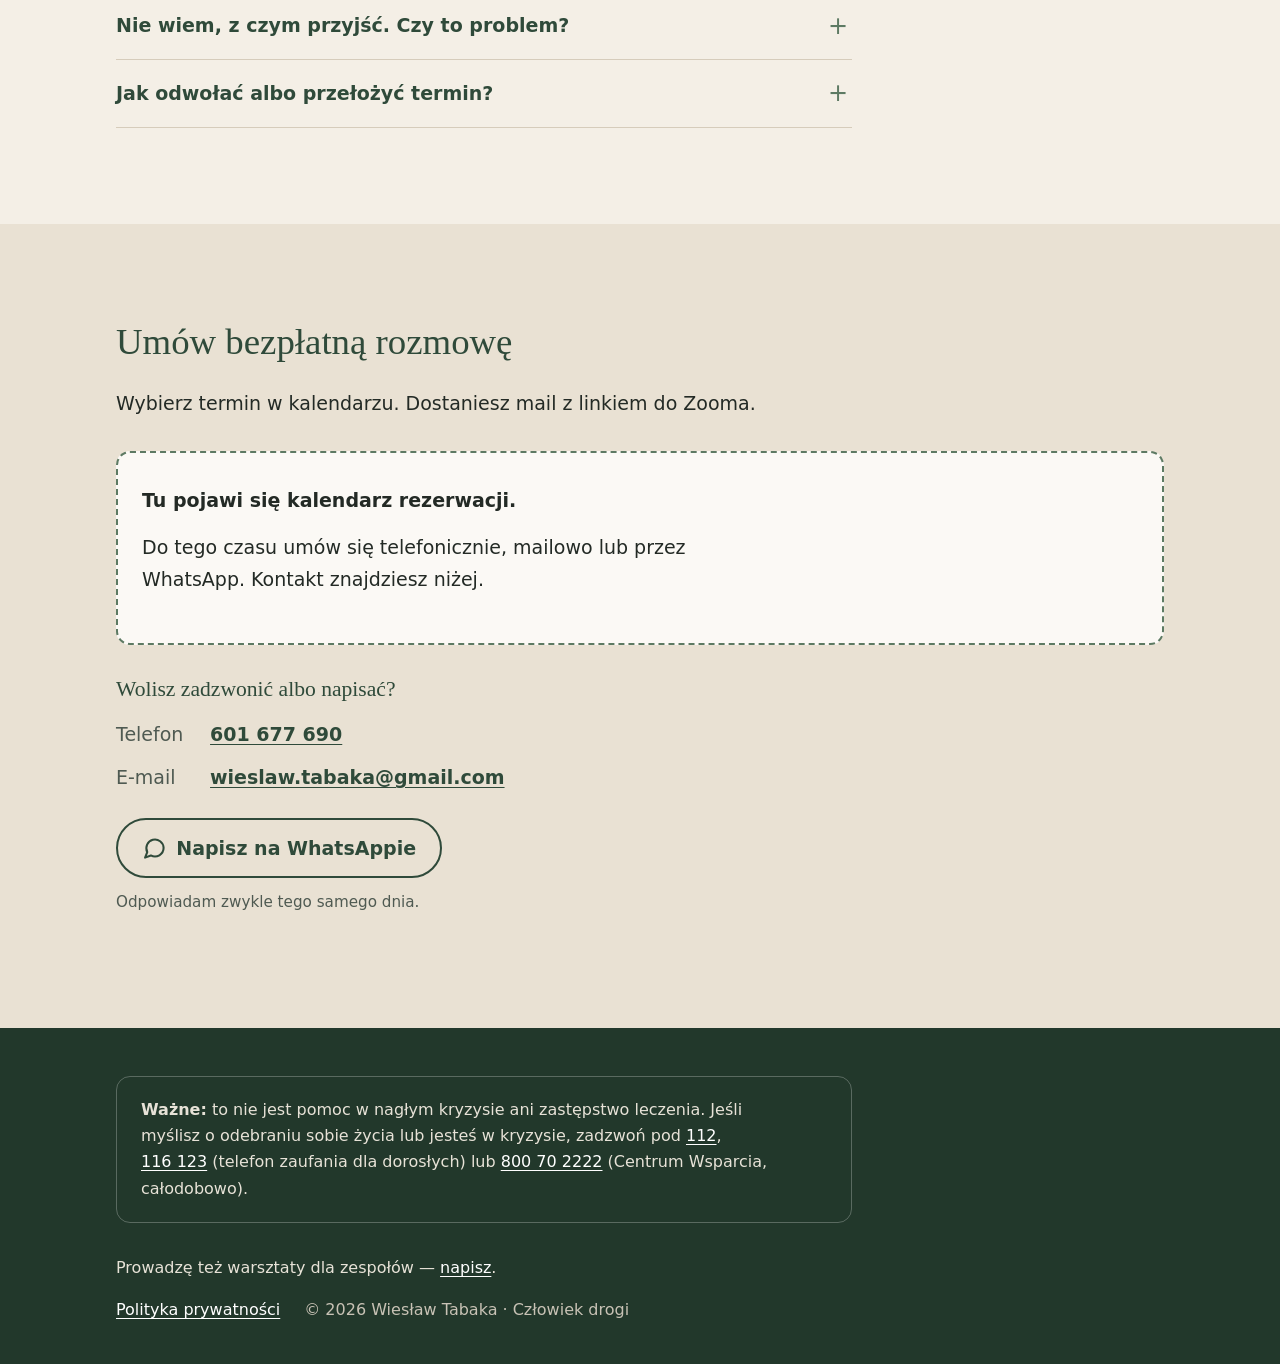
==== commit 503d9cf2: "Próba: zdjęcie w kółeczku przy logo, link do Mojej drogi Co-Authored-By: Claude Opus 5.5 <noreply@an" ====
--- a/index.html
+++ b/index.html
@@ -65,7 +65,14 @@
 
 <header class="gora">
   <div class="wrap">
-    <a class="logo" href="index.html">Człowiek drogi</a>
+    <!-- Logo z Twoim zdjęciem. Kliknięcie przenosi do sekcji „Moja droga”. -->
+    <a class="logo logo-osoba" href="#moja-droga">
+      <img src="img/wieslaw-avatar.jpg" width="48" height="48" alt="">
+      <span>
+        <span class="logo-nazwa">Człowiek drogi</span>
+        <span class="logo-podpis">Wiesław Tabaka</span>
+      </span>
+    </a>
   </div>
 </header>
 
@@ -115,7 +122,7 @@
   <!-- =====================================================
        3. MOJA DROGA (maks. 120 słów)
        ===================================================== -->
-  <section aria-labelledby="h-droga">
+  <section id="moja-droga" aria-labelledby="h-droga">
     <div class="wrap droga">
       <figure style="margin:0">
         <img class="foto" src="img/camino-wieslaw.jpg" width="800" height="800" loading="lazy"
--- a/style.css
+++ b/style.css
@@ -94,6 +94,16 @@
 
 /* ---------- Nagłówek strony (logo) ---------- */
 .gora { padding: 1.25rem 0; }
+.logo-osoba { display: inline-flex; align-items: center; gap: .75rem; }
+.logo-osoba img {
+  width: 48px; height: 48px; border-radius: 50%; object-fit: cover;
+  border: 2px solid var(--papier); box-shadow: 0 0 0 1px var(--linia);
+}
+.logo-osoba > span { display: flex; flex-direction: column; line-height: 1.2; }
+.logo-nazwa { font-size: 1.25rem; }
+.logo-podpis { font-family: system-ui, -apple-system, "Segoe UI", Roboto, sans-serif; font-size: .85rem; color: var(--tekst-cichy); letter-spacing: .02em; }
+.logo-osoba:hover .logo-podpis { color: var(--las); text-decoration: underline; }
+#moja-droga { scroll-margin-top: 1rem; }
 .logo {
   font-family: Georgia, serif; font-size: 1.25rem;
   color: var(--las); text-decoration: none; letter-spacing: .02em;
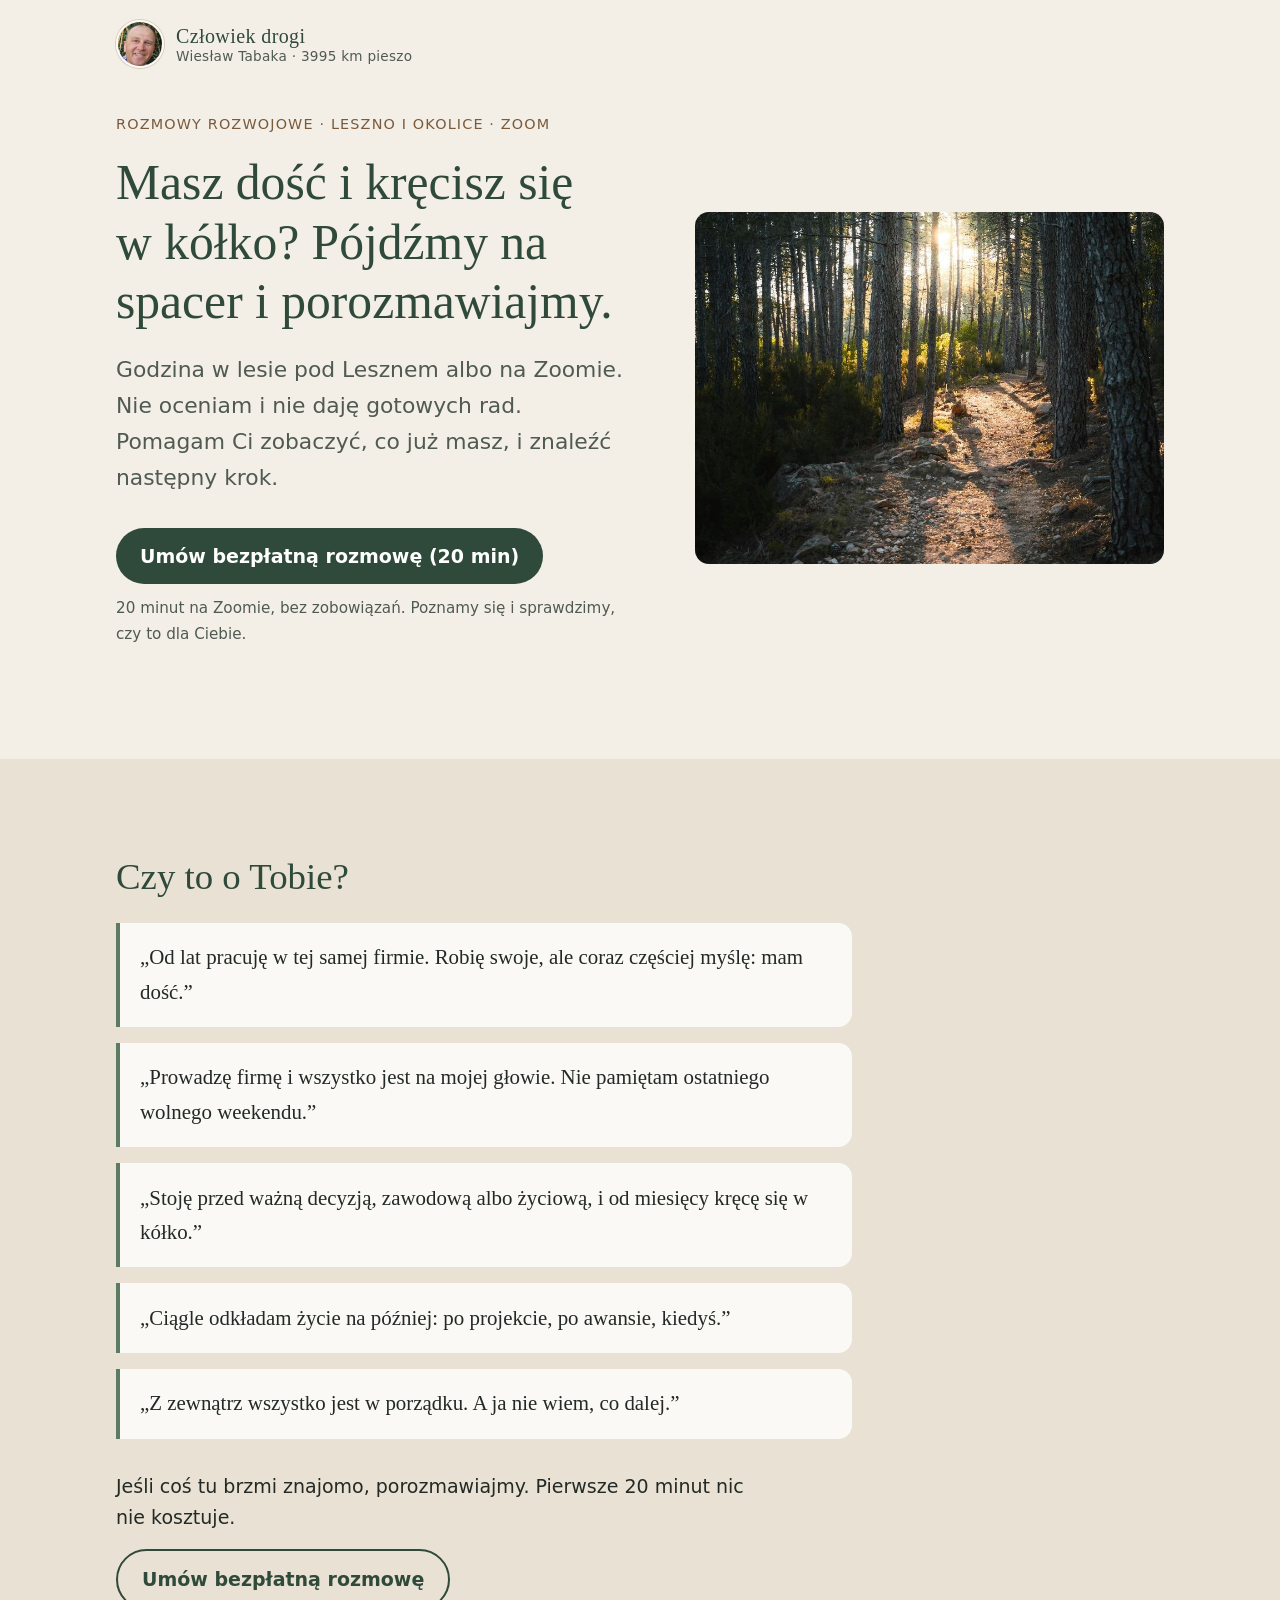
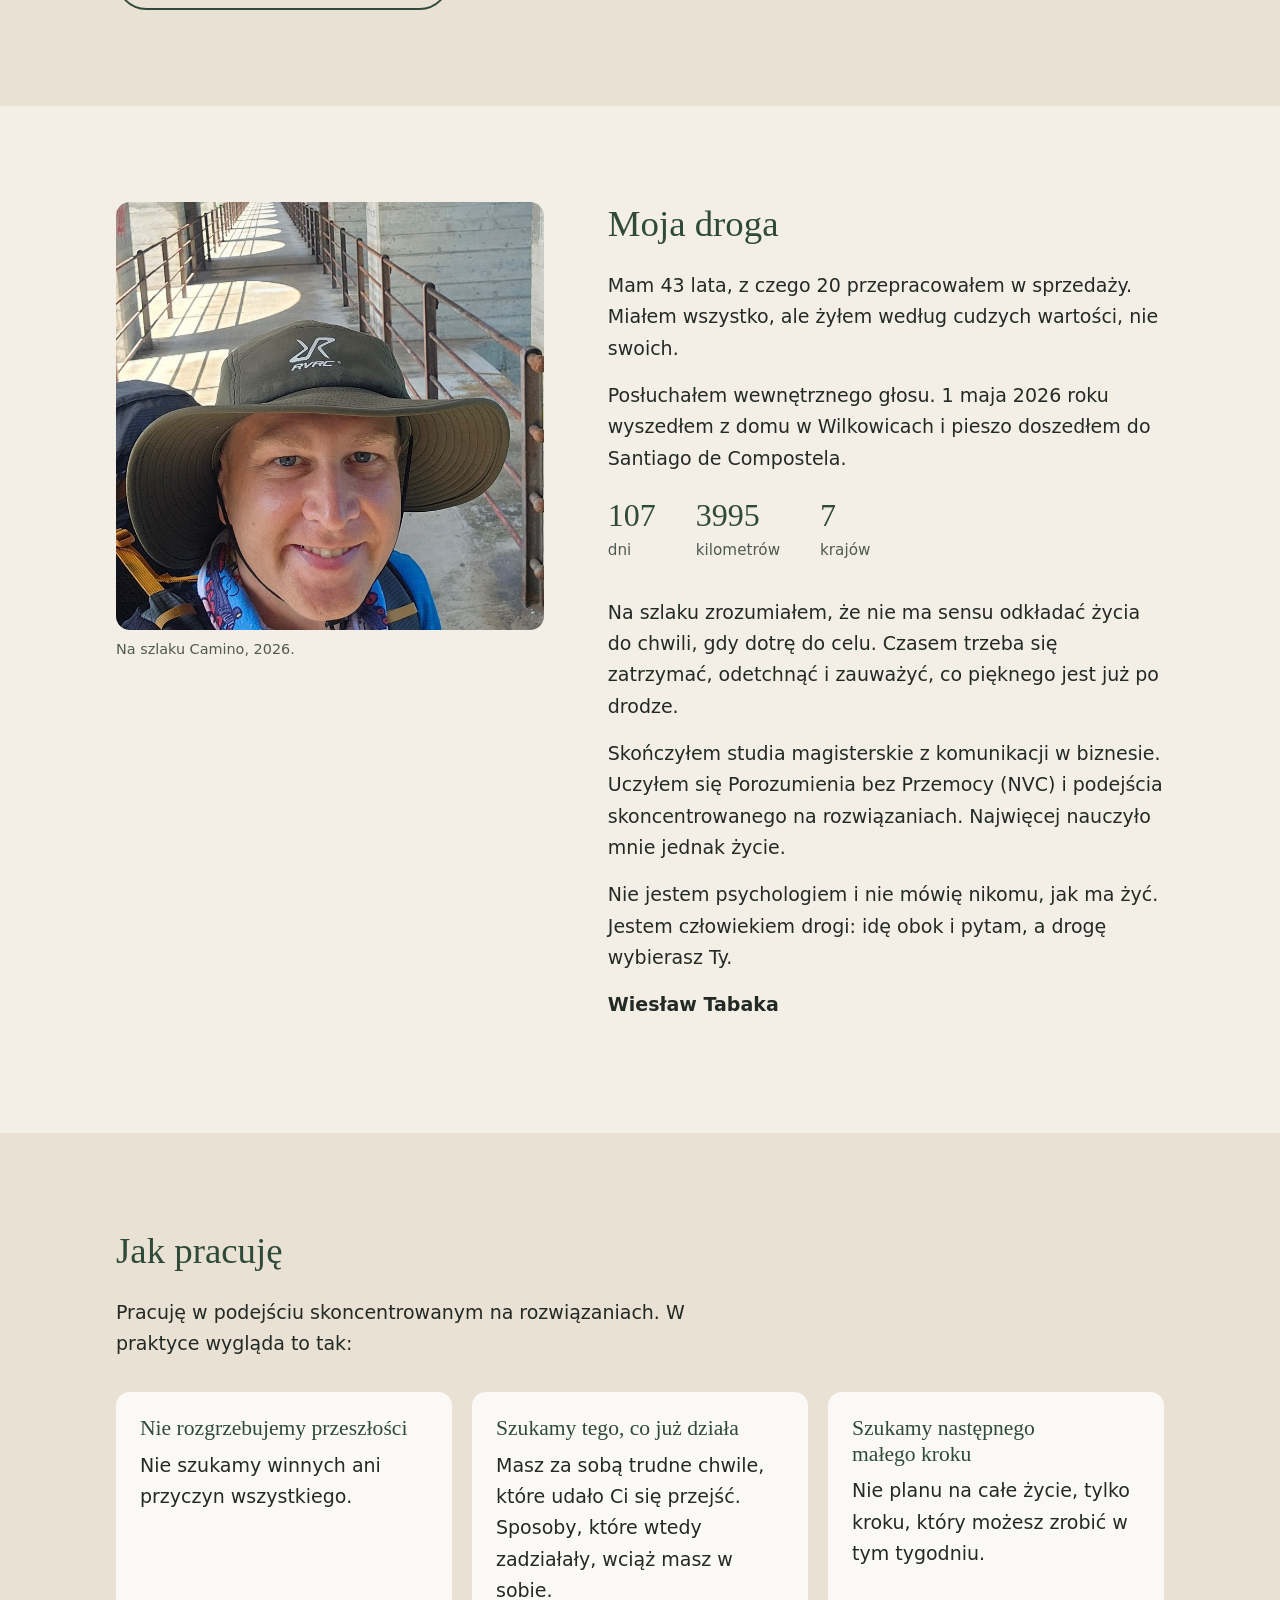
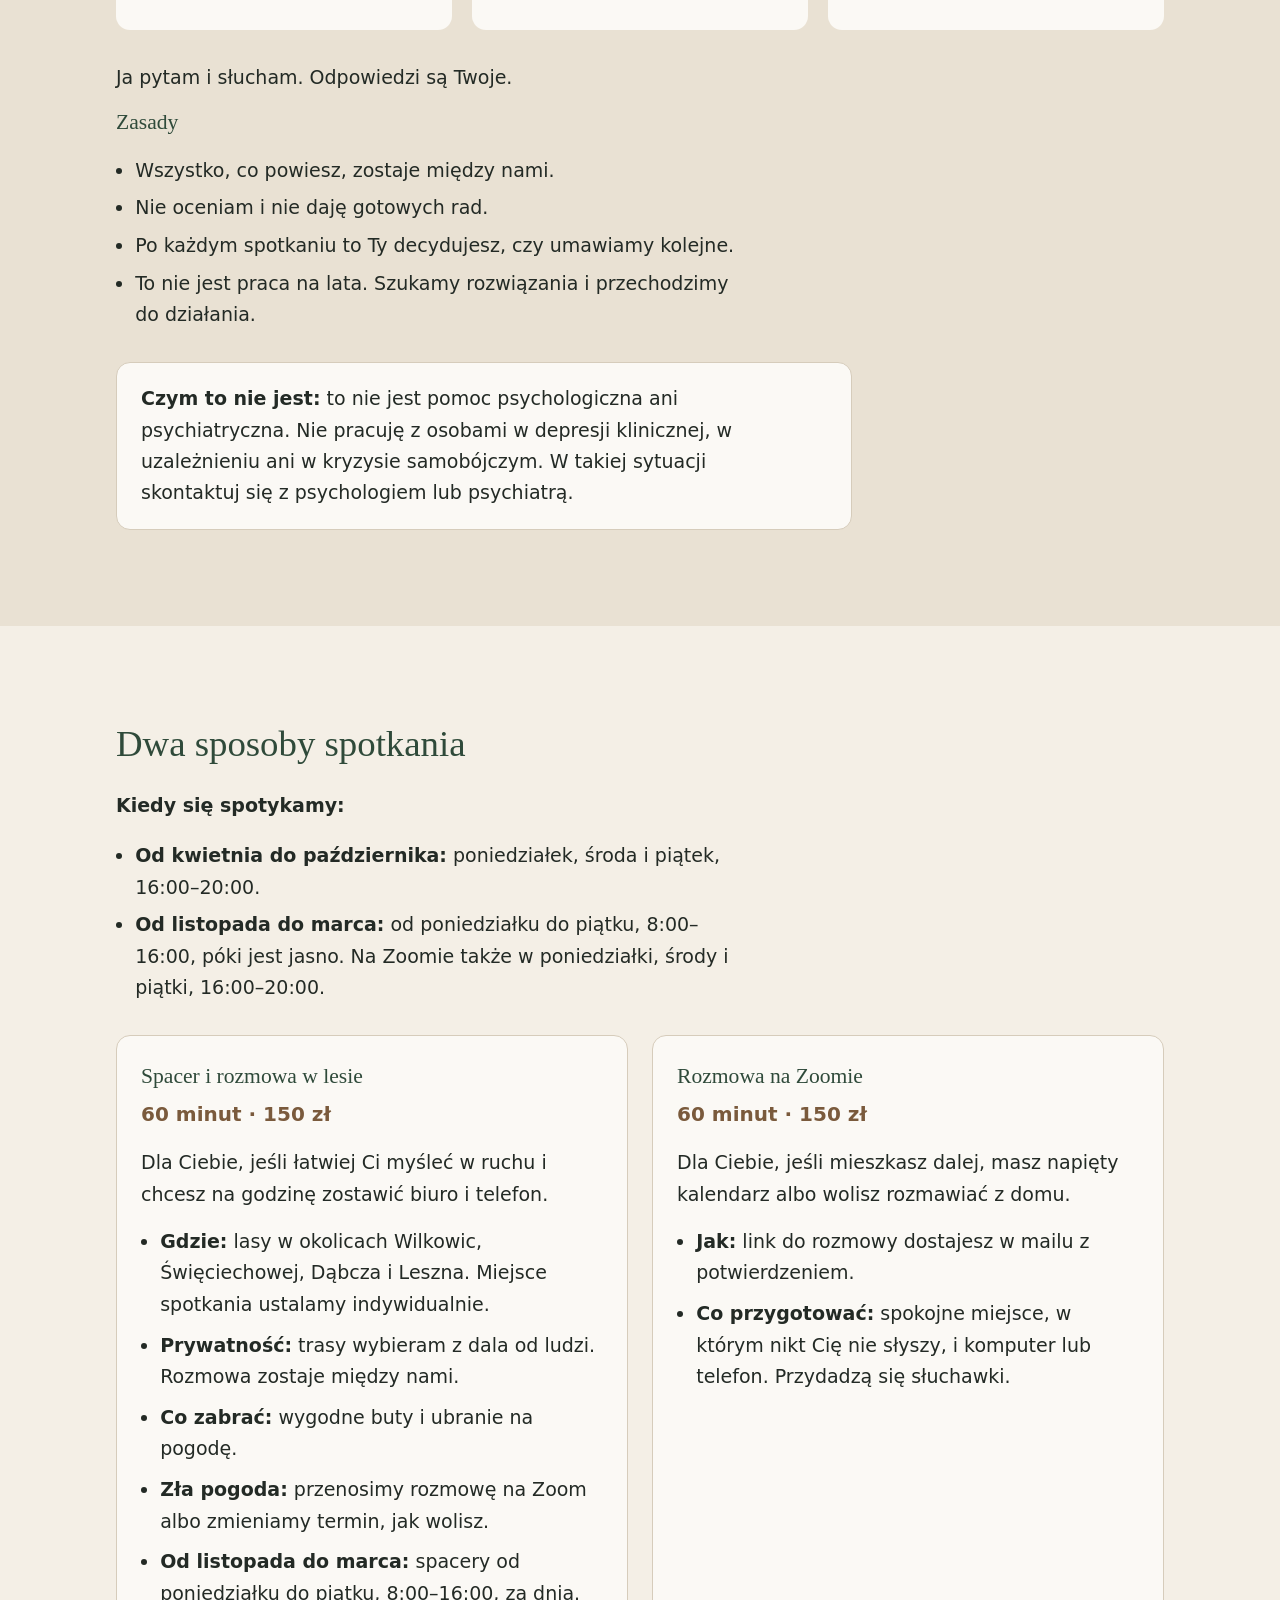
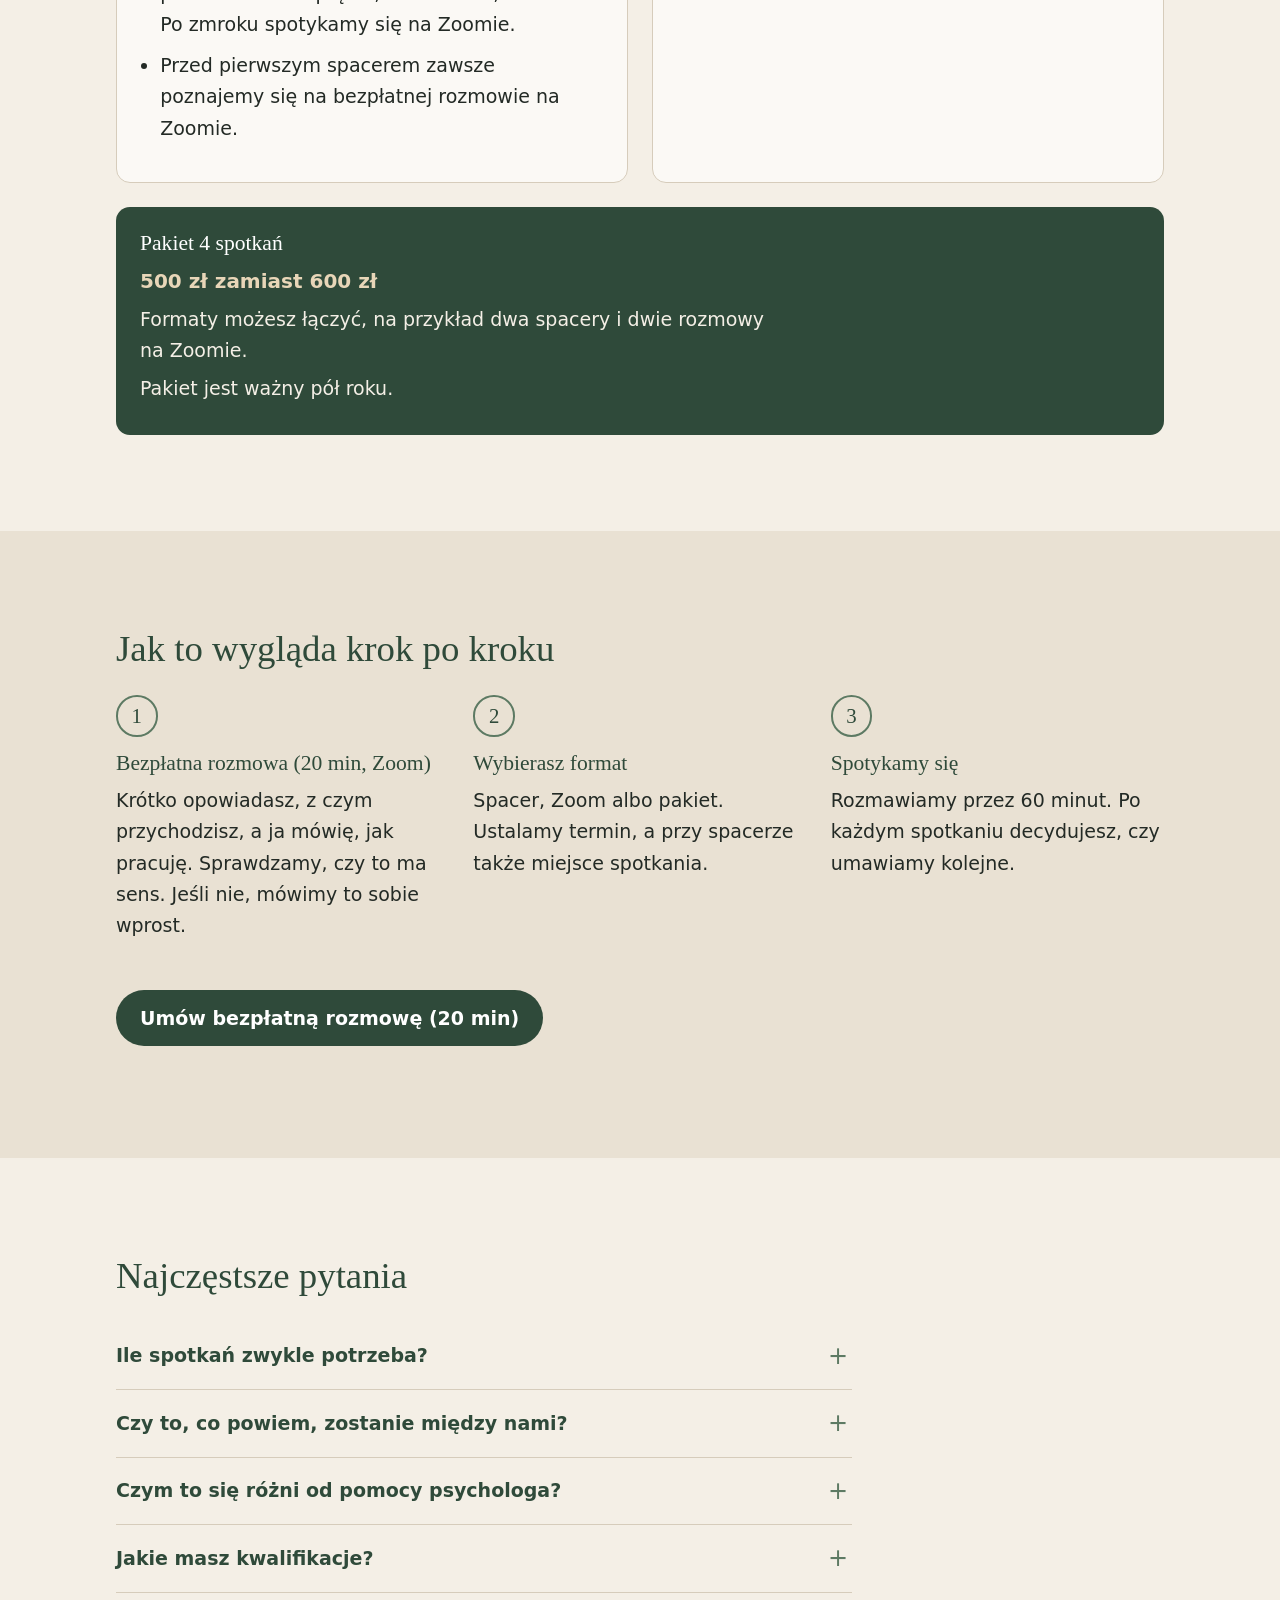
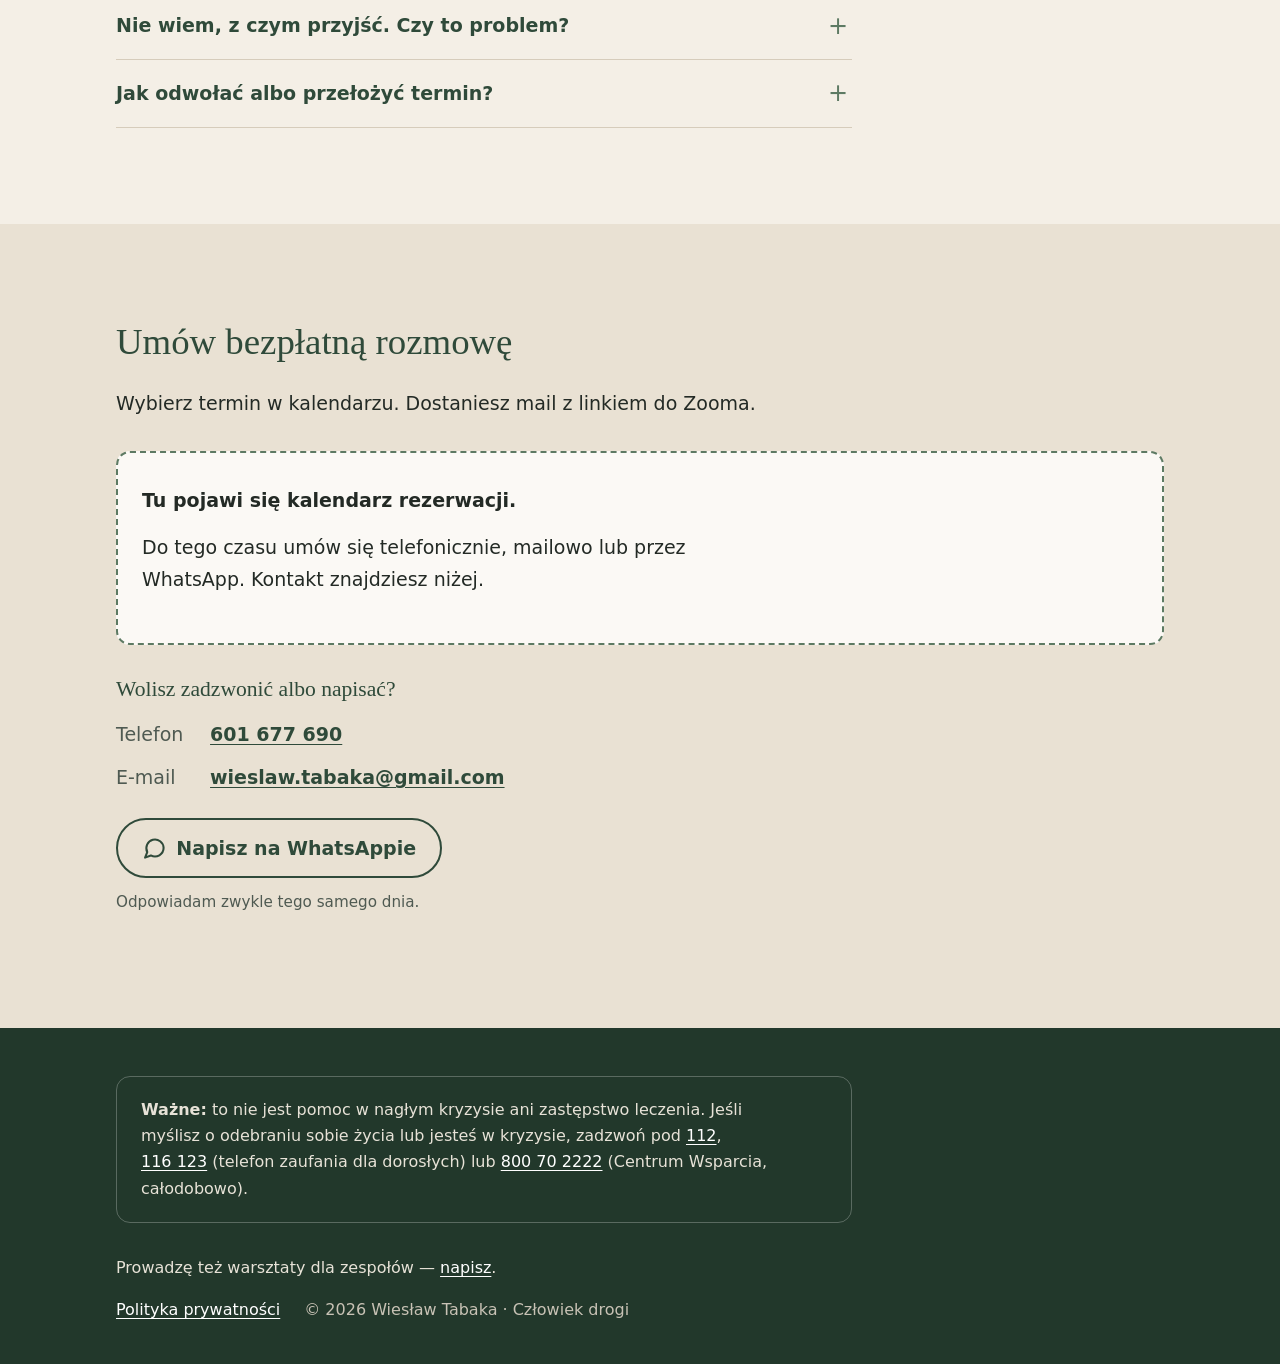
==== commit d3496ec7: "Próba: podpis pod logo „3995 km pieszo” Co-Authored-By: Claude Opus 5.5 <noreply@anthropic.com> Clau" ====
--- a/index.html
+++ b/index.html
@@ -70,7 +70,7 @@
       <img src="img/wieslaw-avatar.jpg" width="48" height="48" alt="">
       <span>
         <span class="logo-nazwa">Człowiek drogi</span>
-        <span class="logo-podpis">Wiesław Tabaka</span>
+        <span class="logo-podpis">Wiesław Tabaka · 3995&nbsp;km pieszo</span>
       </span>
     </a>
   </div>
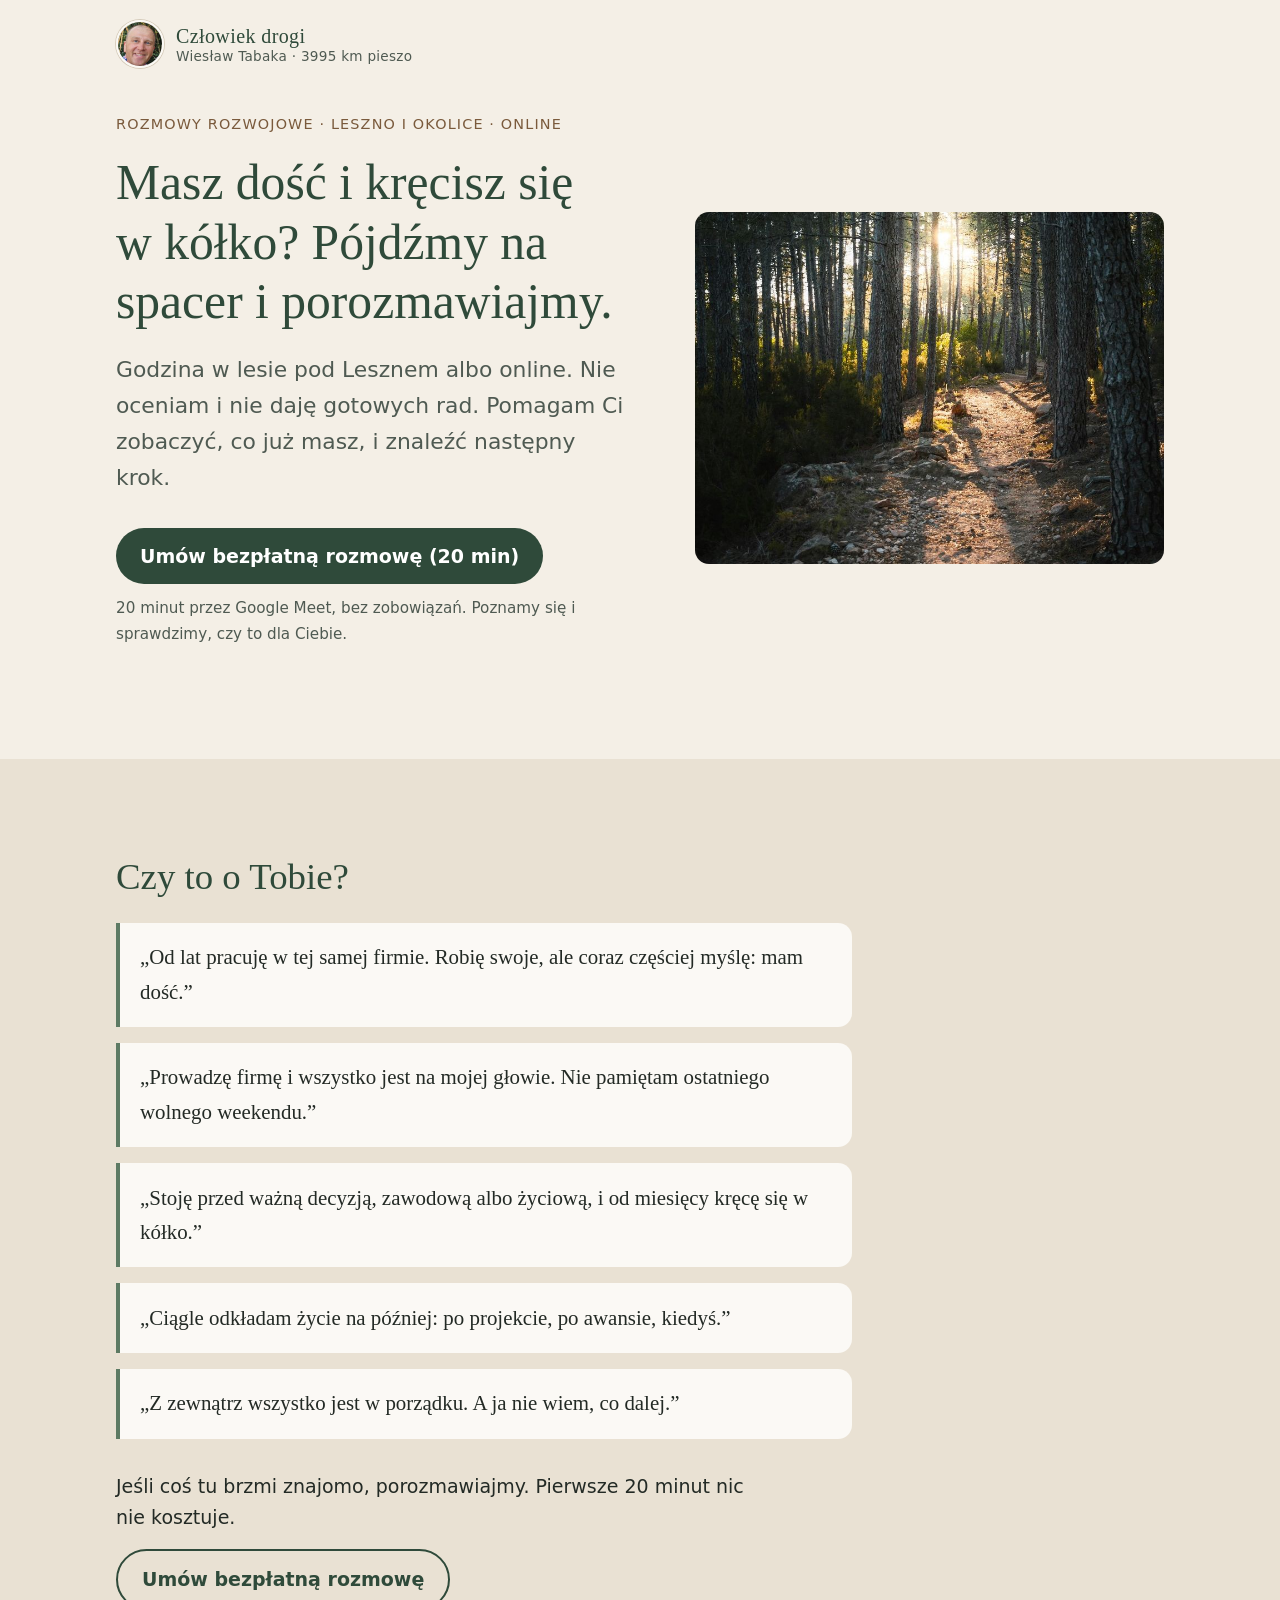
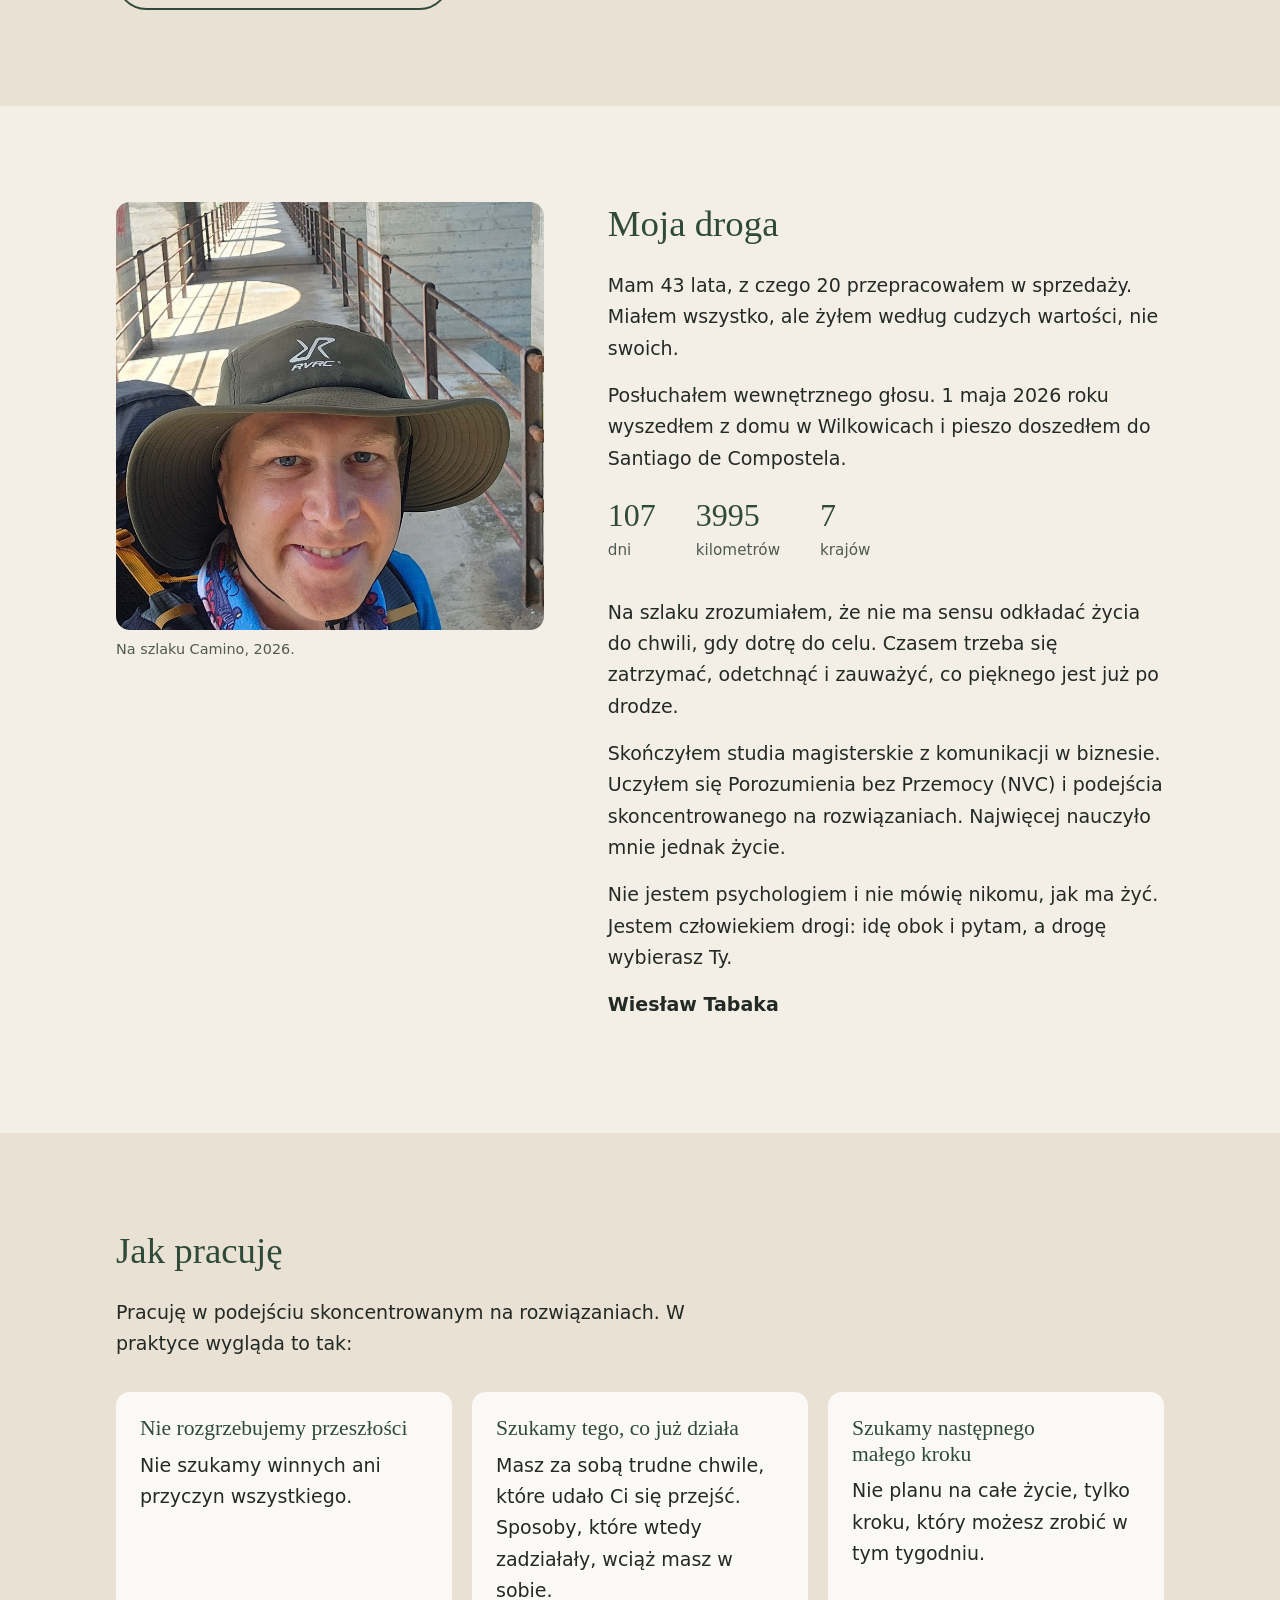
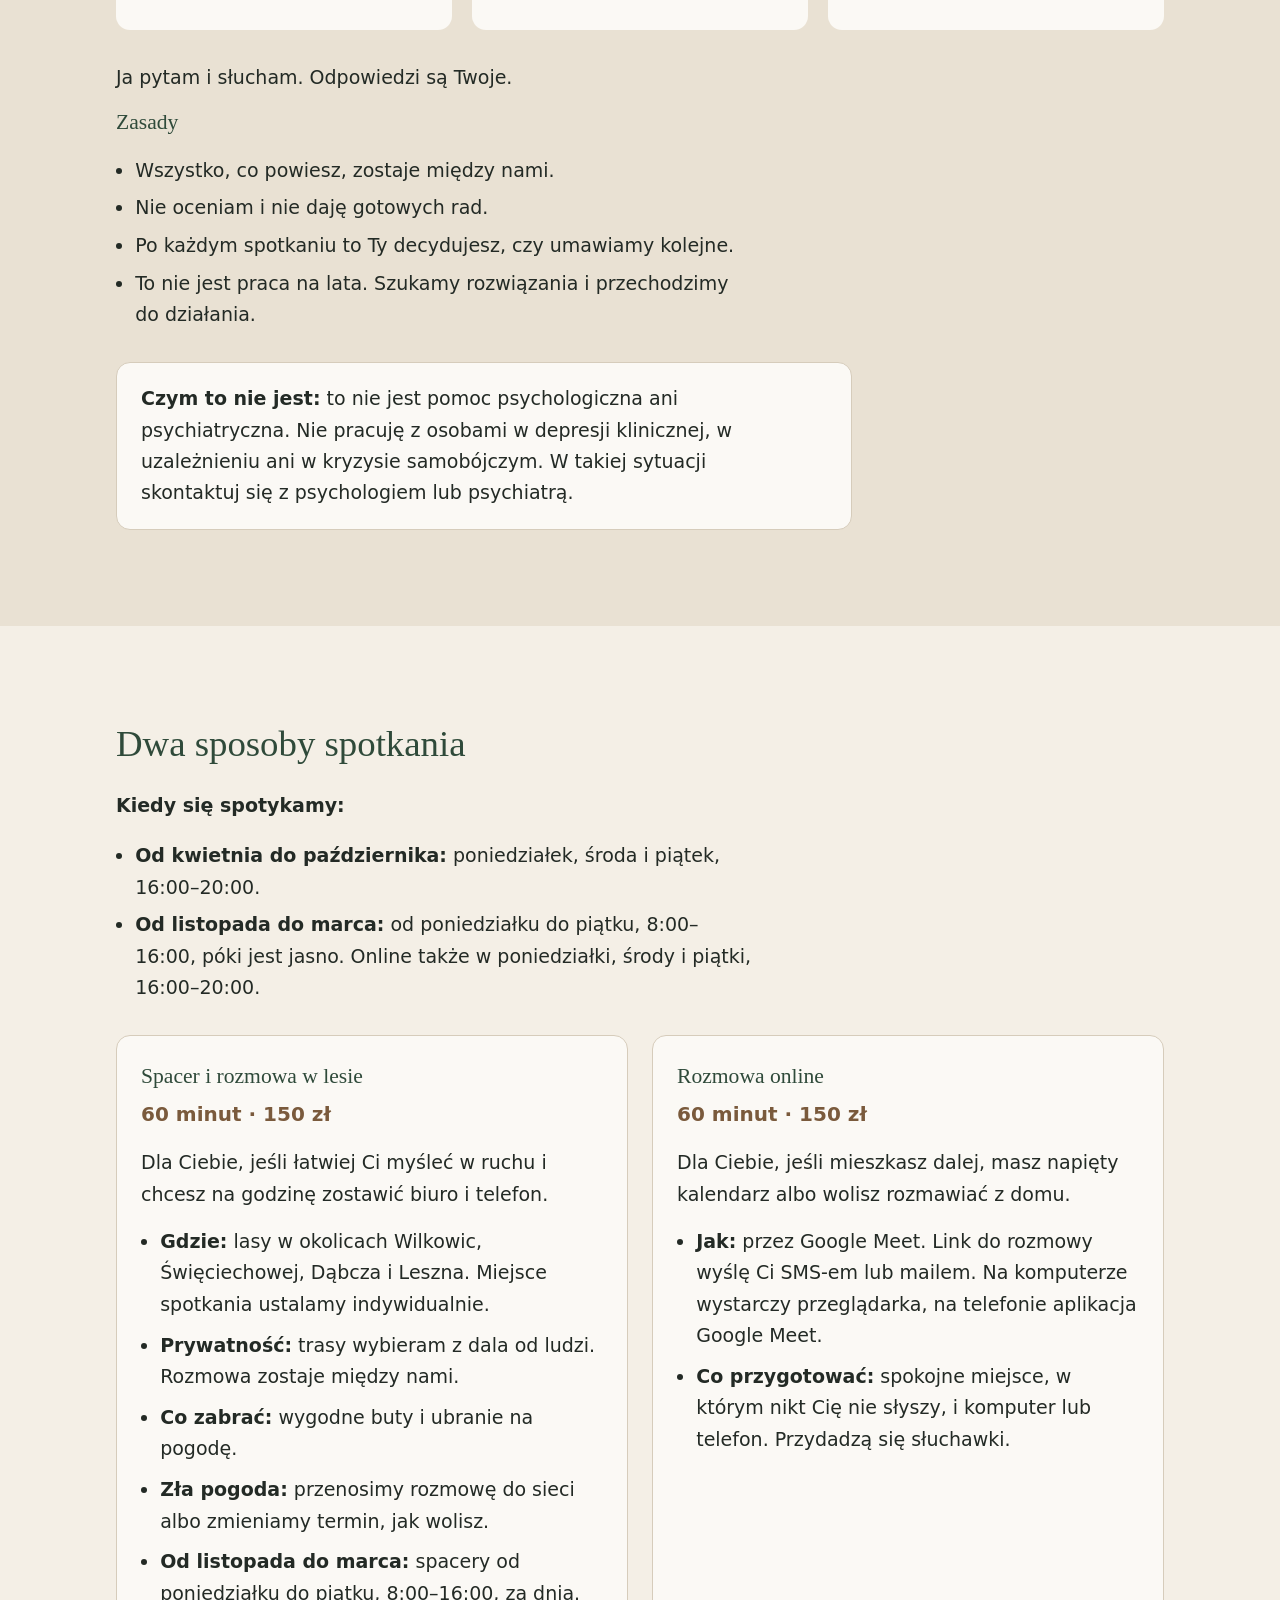
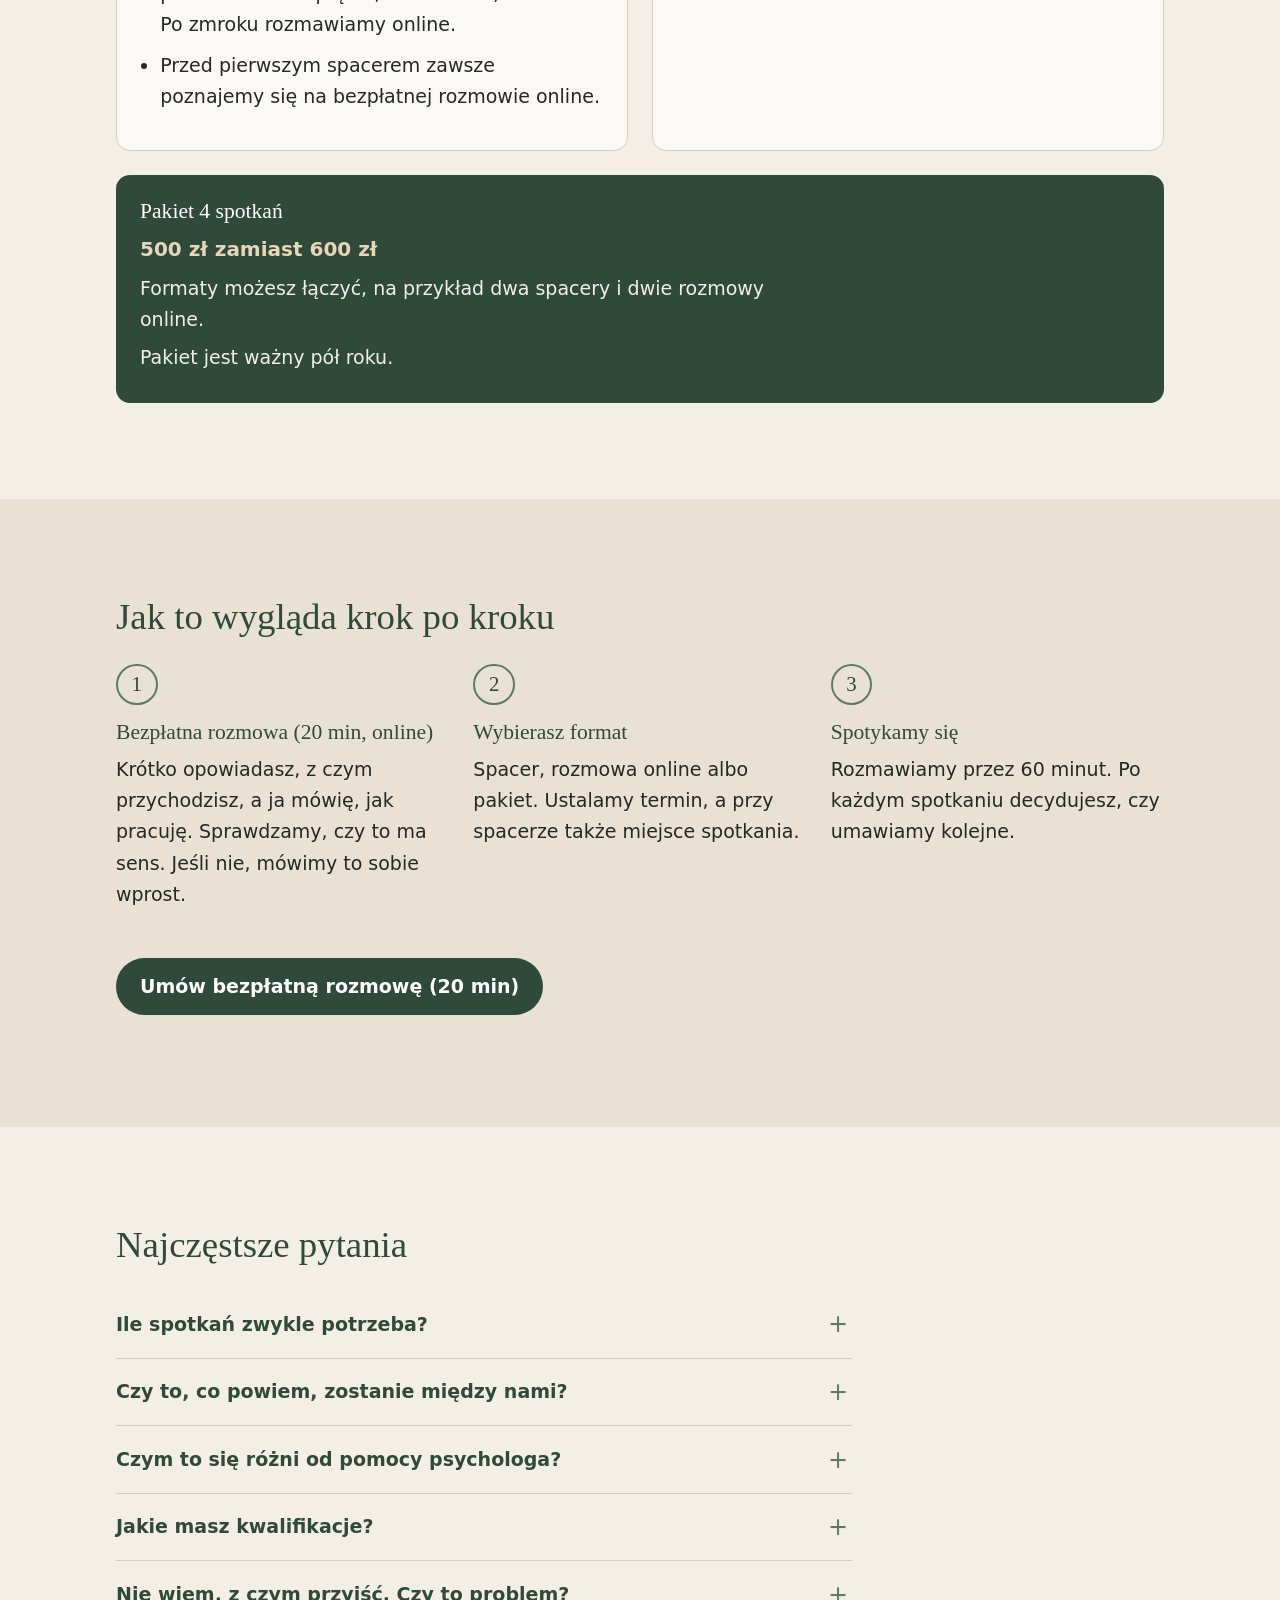
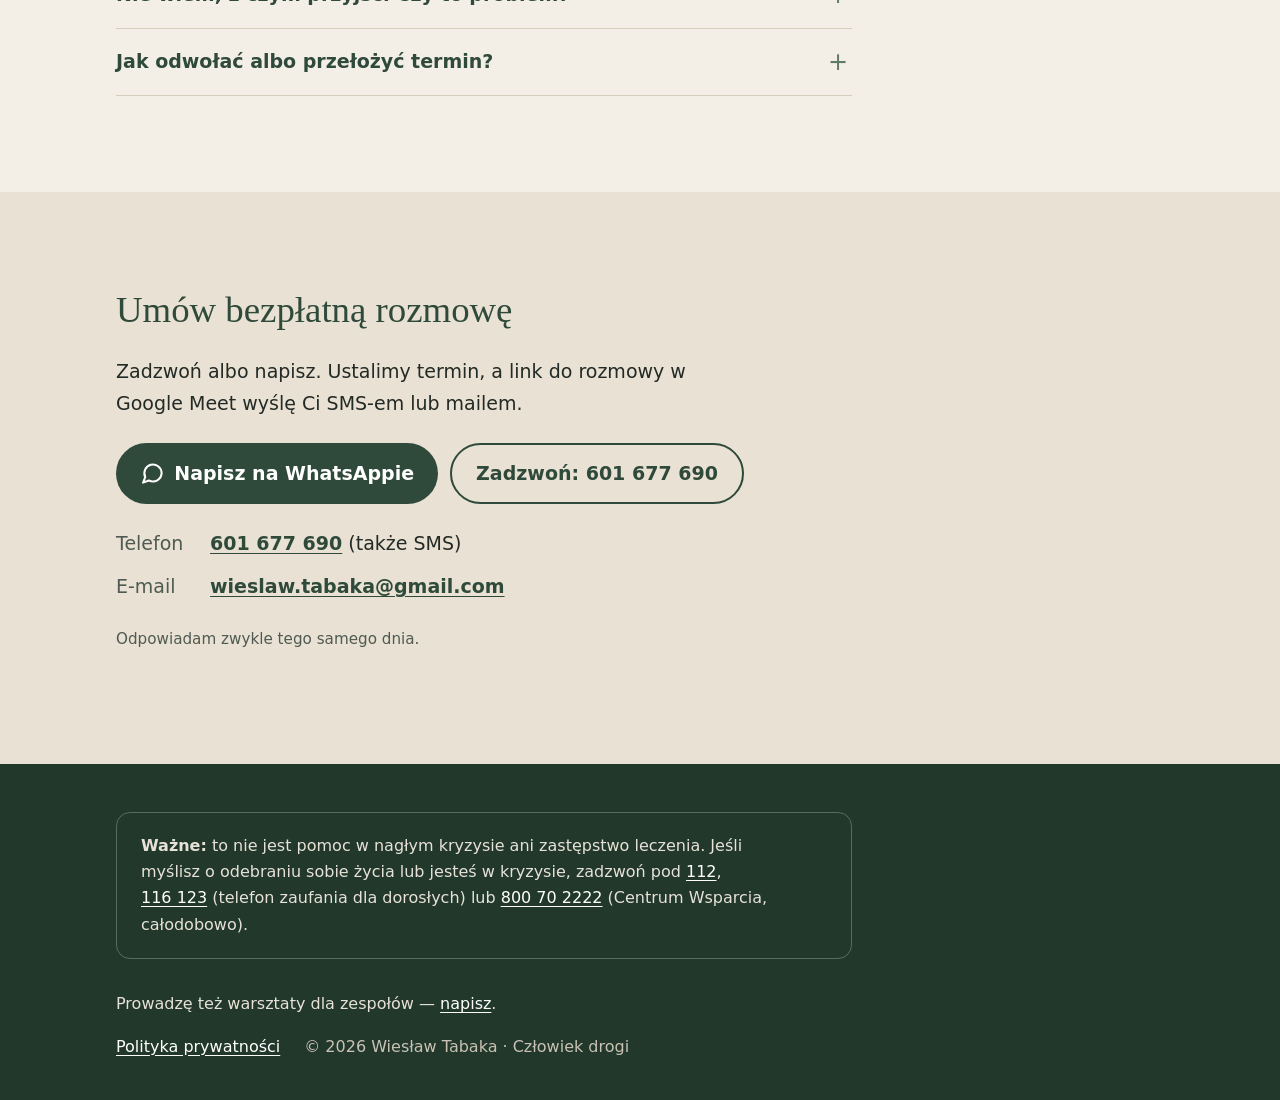
==== commit f424077d: "Google Meet zamiast Zooma, kontakt zamiast kalendarza Co-Authored-By: Claude Opus 5.5 <noreply@anthr" ====
--- a/index.html
+++ b/index.html
@@ -7,8 +7,8 @@
   <!-- =====================================================
        SEO: TYTUŁ I OPIS (widać w Google i przy udostępnianiu)
        ===================================================== -->
-  <title>Człowiek drogi – spacer i rozmowa w lesie, Leszno · rozmowy na Zoomie</title>
-  <meta name="description" content="Spacer i rozmowa w lesie pod Lesznem (Wilkowice, Święciechowa, Dąbcz) albo rozmowa na Zoomie. 60 minut, 150 zł. Pierwsza rozmowa, 20 minut, jest bezpłatna.">
+  <title>Człowiek drogi – spacer i rozmowa w lesie, Leszno · rozmowy online</title>
+  <meta name="description" content="Spacer i rozmowa w lesie pod Lesznem (Wilkowice, Święciechowa, Dąbcz) albo rozmowa online (Google Meet). 60 minut, 150 zł. Pierwsza rozmowa, 20 minut, jest bezpłatna.">
   <link rel="canonical" href="https://czlowiekdrogi.pl/">
   <meta name="theme-color" content="#2f4a3a">
 
@@ -19,7 +19,7 @@
   <meta property="og:url" content="https://czlowiekdrogi.pl/">
   <meta property="og:site_name" content="Człowiek drogi">
   <meta property="og:title" content="Człowiek drogi – spacer i rozmowa w lesie pod Lesznem">
-  <meta property="og:description" content="Masz dość i kręcisz się w kółko? Godzina rozmowy w lesie albo na Zoomie. Pierwsze 20 minut bezpłatnie.">
+  <meta property="og:description" content="Masz dość i kręcisz się w kółko? Godzina rozmowy w lesie albo online. Pierwsze 20 minut bezpłatnie.">
   <meta property="og:image" content="https://czlowiekdrogi.pl/img/podglad-linku.jpg">
   <meta name="twitter:card" content="summary_large_image">
 
@@ -32,7 +32,7 @@
     "@context": "https://schema.org",
     "@type": "ProfessionalService",
     "name": "Człowiek drogi – Wiesław Tabaka",
-    "description": "Rozmowy rozwojowe w podejściu skoncentrowanym na rozwiązaniach: spacer i rozmowa w lesie w okolicach Leszna albo rozmowa na Zoomie.",
+    "description": "Rozmowy rozwojowe w podejściu skoncentrowanym na rozwiązaniach: spacer i rozmowa w lesie w okolicach Leszna albo rozmowa online przez Google Meet.",
     "url": "https://czlowiekdrogi.pl/",
     "image": "https://czlowiekdrogi.pl/img/camino-wieslaw.jpg",
     "telephone": "+48601677690",
@@ -52,9 +52,9 @@
     ],
     "founder": { "@type": "Person", "name": "Wiesław Tabaka" },
     "makesOffer": [
-      { "@type": "Offer", "name": "Bezpłatna rozmowa zapoznawcza – 20 min (Zoom)", "price": "0", "priceCurrency": "PLN" },
+      { "@type": "Offer", "name": "Bezpłatna rozmowa zapoznawcza – 20 min (Google Meet)", "price": "0", "priceCurrency": "PLN" },
       { "@type": "Offer", "name": "Spacer i rozmowa w lesie – 60 min", "price": "150", "priceCurrency": "PLN" },
-      { "@type": "Offer", "name": "Rozmowa na Zoomie – 60 min", "price": "150", "priceCurrency": "PLN" },
+      { "@type": "Offer", "name": "Rozmowa online (Google Meet) – 60 min", "price": "150", "priceCurrency": "PLN" },
       { "@type": "Offer", "name": "Pakiet 4 spotkań", "price": "500", "priceCurrency": "PLN" }
     ]
   }
@@ -84,12 +84,12 @@
   <section class="hero" aria-labelledby="h-hero">
     <div class="wrap">
       <div>
-        <p class="etykieta">Rozmowy rozwojowe · Leszno i&nbsp;okolice · Zoom</p>
+        <p class="etykieta">Rozmowy rozwojowe · Leszno i&nbsp;okolice · online</p>
         <h1 id="h-hero">Masz dość i kręcisz się w kółko? Pójdźmy na spacer i porozmawiajmy.</h1>
-        <p class="podtytul">Godzina w lesie pod Lesznem albo na Zoomie. Nie oceniam i nie daję gotowych rad. Pomagam Ci zobaczyć, co już masz, i znaleźć następny krok.</p>
+        <p class="podtytul">Godzina w lesie pod Lesznem albo online. Nie oceniam i nie daję gotowych rad. Pomagam Ci zobaczyć, co już masz, i znaleźć następny krok.</p>
         <div class="cta">
           <a class="btn" href="#umow">Umów bezpłatną rozmowę (20&nbsp;min)</a>
-          <p class="cta-pod">20 minut na Zoomie, bez zobowiązań. Poznamy się i sprawdzimy, czy to dla Ciebie.</p>
+          <p class="cta-pod">20 minut przez Google Meet, bez zobowiązań. Poznamy się i sprawdzimy, czy to dla Ciebie.</p>
         </div>
       </div>
 
@@ -189,12 +189,12 @@
   <section aria-labelledby="h-formaty">
     <div class="wrap">
       <h2 id="h-formaty">Dwa sposoby spotkania</h2>
-      <!-- GODZINY SPOTKAŃ — tu zmieniasz terminy (zmień je też w Cal.com) -->
+      <!-- GODZINY SPOTKAŃ — tu zmieniasz terminy (jeśli kiedyś dodasz kalendarz rezerwacji, zmień je też tam) -->
       <div class="kiedy">
         <p><strong>Kiedy się spotykamy:</strong></p>
         <ul class="zasady">
           <li><strong>Od kwietnia do października:</strong> poniedziałek, środa i piątek, 16:00–20:00.</li>
-          <li><strong>Od listopada do marca:</strong> od poniedziałku do piątku, 8:00–16:00, póki jest jasno. Na Zoomie także w poniedziałki, środy i piątki, 16:00–20:00.</li>
+          <li><strong>Od listopada do marca:</strong> od poniedziałku do piątku, 8:00–16:00, póki jest jasno. Online także w poniedziałki, środy i piątki, 16:00–20:00.</li>
         </ul>
       </div>
 
@@ -207,18 +207,18 @@
             <li><strong>Gdzie:</strong> lasy w okolicach Wilkowic, Święciechowej, Dąbcza i Leszna. Miejsce spotkania ustalamy indywidualnie.</li>
             <li><strong>Prywatność:</strong> trasy wybieram z dala od ludzi. Rozmowa zostaje między nami.</li>
             <li><strong>Co zabrać:</strong> wygodne buty i ubranie na pogodę.</li>
-            <li><strong>Zła pogoda:</strong> przenosimy rozmowę na Zoom albo zmieniamy termin, jak wolisz.</li>
-            <li><strong>Od listopada do marca:</strong> spacery od poniedziałku do piątku, 8:00–16:00, za dnia. Po zmroku spotykamy się na Zoomie.</li>
-            <li>Przed pierwszym spacerem zawsze poznajemy się na bezpłatnej rozmowie na Zoomie.</li>
+            <li><strong>Zła pogoda:</strong> przenosimy rozmowę do sieci albo zmieniamy termin, jak wolisz.</li>
+            <li><strong>Od listopada do marca:</strong> spacery od poniedziałku do piątku, 8:00–16:00, za dnia. Po zmroku rozmawiamy online.</li>
+            <li>Przed pierwszym spacerem zawsze poznajemy się na bezpłatnej rozmowie online.</li>
           </ul>
         </article>
 
-        <article class="karta" aria-labelledby="h-zoom">
-          <h3 id="h-zoom">Rozmowa na Zoomie</h3>
+        <article class="karta" aria-labelledby="h-online">
+          <h3 id="h-online">Rozmowa online</h3>
           <p class="cena">60 minut · 150 zł</p>
           <p>Dla Ciebie, jeśli mieszkasz dalej, masz napięty kalendarz albo wolisz rozmawiać z domu.</p>
           <ul>
-            <li><strong>Jak:</strong> link do rozmowy dostajesz w mailu z potwierdzeniem.</li>
+            <li><strong>Jak:</strong> przez Google Meet. Link do rozmowy wyślę Ci SMS-em lub mailem. Na komputerze wystarczy przeglądarka, na telefonie aplikacja Google Meet.</li>
             <li><strong>Co przygotować:</strong> spokojne miejsce, w którym nikt Cię nie słyszy, i komputer lub telefon. Przydadzą się słuchawki.</li>
           </ul>
         </article>
@@ -227,7 +227,7 @@
       <div class="pakiet">
         <h3>Pakiet 4 spotkań</h3>
         <p class="cena">500 zł zamiast 600 zł</p>
-        <p>Formaty możesz łączyć, na przykład dwa spacery i dwie rozmowy na Zoomie.</p>
+        <p>Formaty możesz łączyć, na przykład dwa spacery i dwie rozmowy online.</p>
         <p>Pakiet jest ważny pół roku.</p>
       </div>
     </div>
@@ -241,12 +241,12 @@
       <h2 id="h-kroki">Jak to wygląda krok po kroku</h2>
       <ol class="kroki">
         <li>
-          <h3>Bezpłatna rozmowa (20 min, Zoom)</h3>
+          <h3>Bezpłatna rozmowa (20 min, online)</h3>
           <p>Krótko opowiadasz, z czym przychodzisz, a ja mówię, jak pracuję. Sprawdzamy, czy to ma sens. Jeśli nie, mówimy to sobie wprost.</p>
         </li>
         <li>
           <h3>Wybierasz format</h3>
-          <p>Spacer, Zoom albo pakiet. Ustalamy termin, a przy spacerze także miejsce spotkania.</p>
+          <p>Spacer, rozmowa online albo pakiet. Ustalamy termin, a przy spacerze także miejsce spotkania.</p>
         </li>
         <li>
           <h3>Spotykamy się</h3>
@@ -312,7 +312,7 @@
         </details>
         <details>
           <summary>Jak odwołać albo przełożyć termin?</summary>
-          <p>Zawsze możesz, bez kosztów. Zadzwoń, napisz albo użyj linku do zmiany terminu z maila z potwierdzeniem. Jeśli możesz, daj znać dzień wcześniej.</p>
+          <p>Zawsze możesz, bez kosztów. Zadzwoń albo napisz. Jeśli możesz, daj znać dzień wcześniej.</p>
         </details>
       </div>
     </div>
@@ -324,27 +324,20 @@
   <section id="umow" class="tlo-ciemne" aria-labelledby="h-umow">
     <div class="wrap">
       <h2 id="h-umow">Umów bezpłatną rozmowę</h2>
-      <p>Wybierz termin w kalendarzu. Dostaniesz mail z linkiem do Zooma.</p>
-
-      <!-- KALENDARZ CAL.COM [DO UZUPEŁNIENIA]
-           Gdy założysz konto w Cal.com, zamień cały poniższy <div class="kalendarz">…</div>
-           na kod „Embed → Inline” skopiowany z Cal.com (wydarzenie: Bezpłatna rozmowa zapoznawcza – 20 min).
-           Instrukcję dostaniesz ode mnie krok po kroku. -->
-      <div class="kalendarz">
-        <p><strong>Tu pojawi się kalendarz rezerwacji.</strong></p>
-        <p>Do tego czasu umów się telefonicznie, mailowo lub przez WhatsApp. Kontakt znajdziesz niżej.</p>
-      </div>
-
-      <h3>Wolisz zadzwonić albo napisać?</h3>
+      <p>Zadzwoń albo napisz. Ustalimy termin, a link do rozmowy w Google Meet wyślę Ci SMS-em lub mailem.</p>
+
       <!-- KONTAKT — tu zmieniasz telefon i e-mail -->
+      <div class="przyciski-kontakt">
+        <a class="btn btn-wa" href="https://wa.me/48601677690?text=Dzie%C5%84%20dobry%2C%20chc%C4%99%20um%C3%B3wi%C4%87%20bezp%C5%82atn%C4%85%20rozmow%C4%99." rel="noopener">
+          <svg viewBox="0 0 24 24" aria-hidden="true" fill="none" stroke="currentColor" stroke-width="2" stroke-linecap="round" stroke-linejoin="round"><path d="M21 11.5a8.4 8.4 0 0 1-12.4 7.4L3 21l2.1-5.4A8.4 8.4 0 1 1 21 11.5z"/></svg>
+          Napisz na WhatsAppie
+        </a>
+        <a class="btn btn-jasny" href="tel:+48601677690">Zadzwoń: 601&nbsp;677&nbsp;690</a>
+      </div>
       <ul class="kontakt">
-        <li><span class="etykieta-kontakt">Telefon</span> <a href="tel:+48601677690">601 677 690</a></li>
+        <li><span class="etykieta-kontakt">Telefon</span> <a href="tel:+48601677690">601 677 690</a> (także SMS)</li>
         <li><span class="etykieta-kontakt">E-mail</span> <a href="mailto:wieslaw.tabaka@gmail.com">wieslaw.tabaka@gmail.com</a></li>
       </ul>
-      <a class="btn btn-jasny btn-wa" href="https://wa.me/48601677690?text=Dzie%C5%84%20dobry%2C%20chc%C4%99%20um%C3%B3wi%C4%87%20bezp%C5%82atn%C4%85%20rozmow%C4%99." rel="noopener">
-        <svg viewBox="0 0 24 24" aria-hidden="true" fill="none" stroke="currentColor" stroke-width="2" stroke-linecap="round" stroke-linejoin="round"><path d="M21 11.5a8.4 8.4 0 0 1-12.4 7.4L3 21l2.1-5.4A8.4 8.4 0 1 1 21 11.5z"/></svg>
-        Napisz na WhatsAppie
-      </a>
       <p class="cta-pod">Odpowiadam zwykle tego samego dnia.</p>
     </div>
   </section>
--- a/style.css
+++ b/style.css
@@ -238,6 +238,8 @@
 .kontakt a { font-weight: 600; }
 .etykieta-kontakt { display: inline-block; min-width: 5.5rem; color: var(--tekst-cichy); }
 .btn-wa { display: inline-flex; align-items: center; gap: .6rem; }
+.przyciski-kontakt { display: flex; flex-wrap: wrap; gap: .75rem; margin: 1.5rem 0; }
+.btn-wa { justify-content: center; }
 .btn-wa svg { width: 1.3em; height: 1.3em; flex: none; }
 
 /* ---------- 10. Stopka ---------- */
